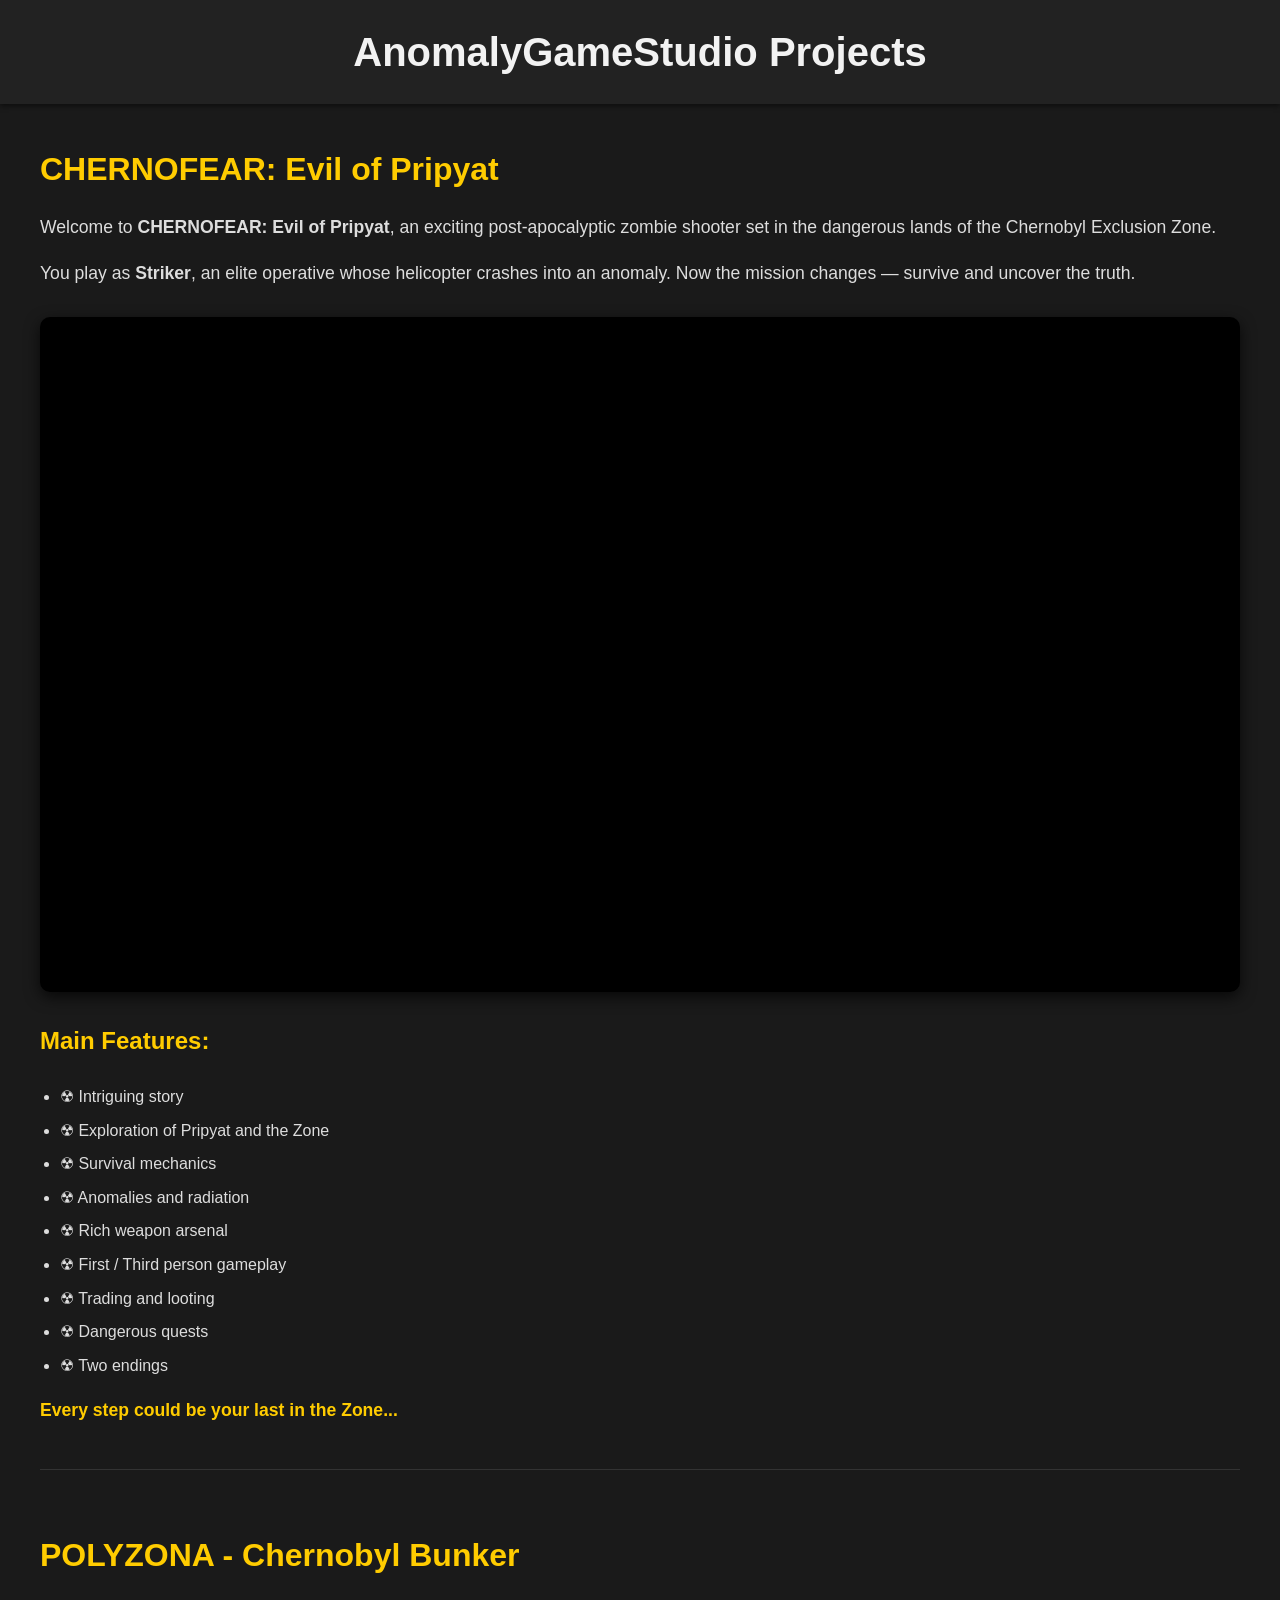
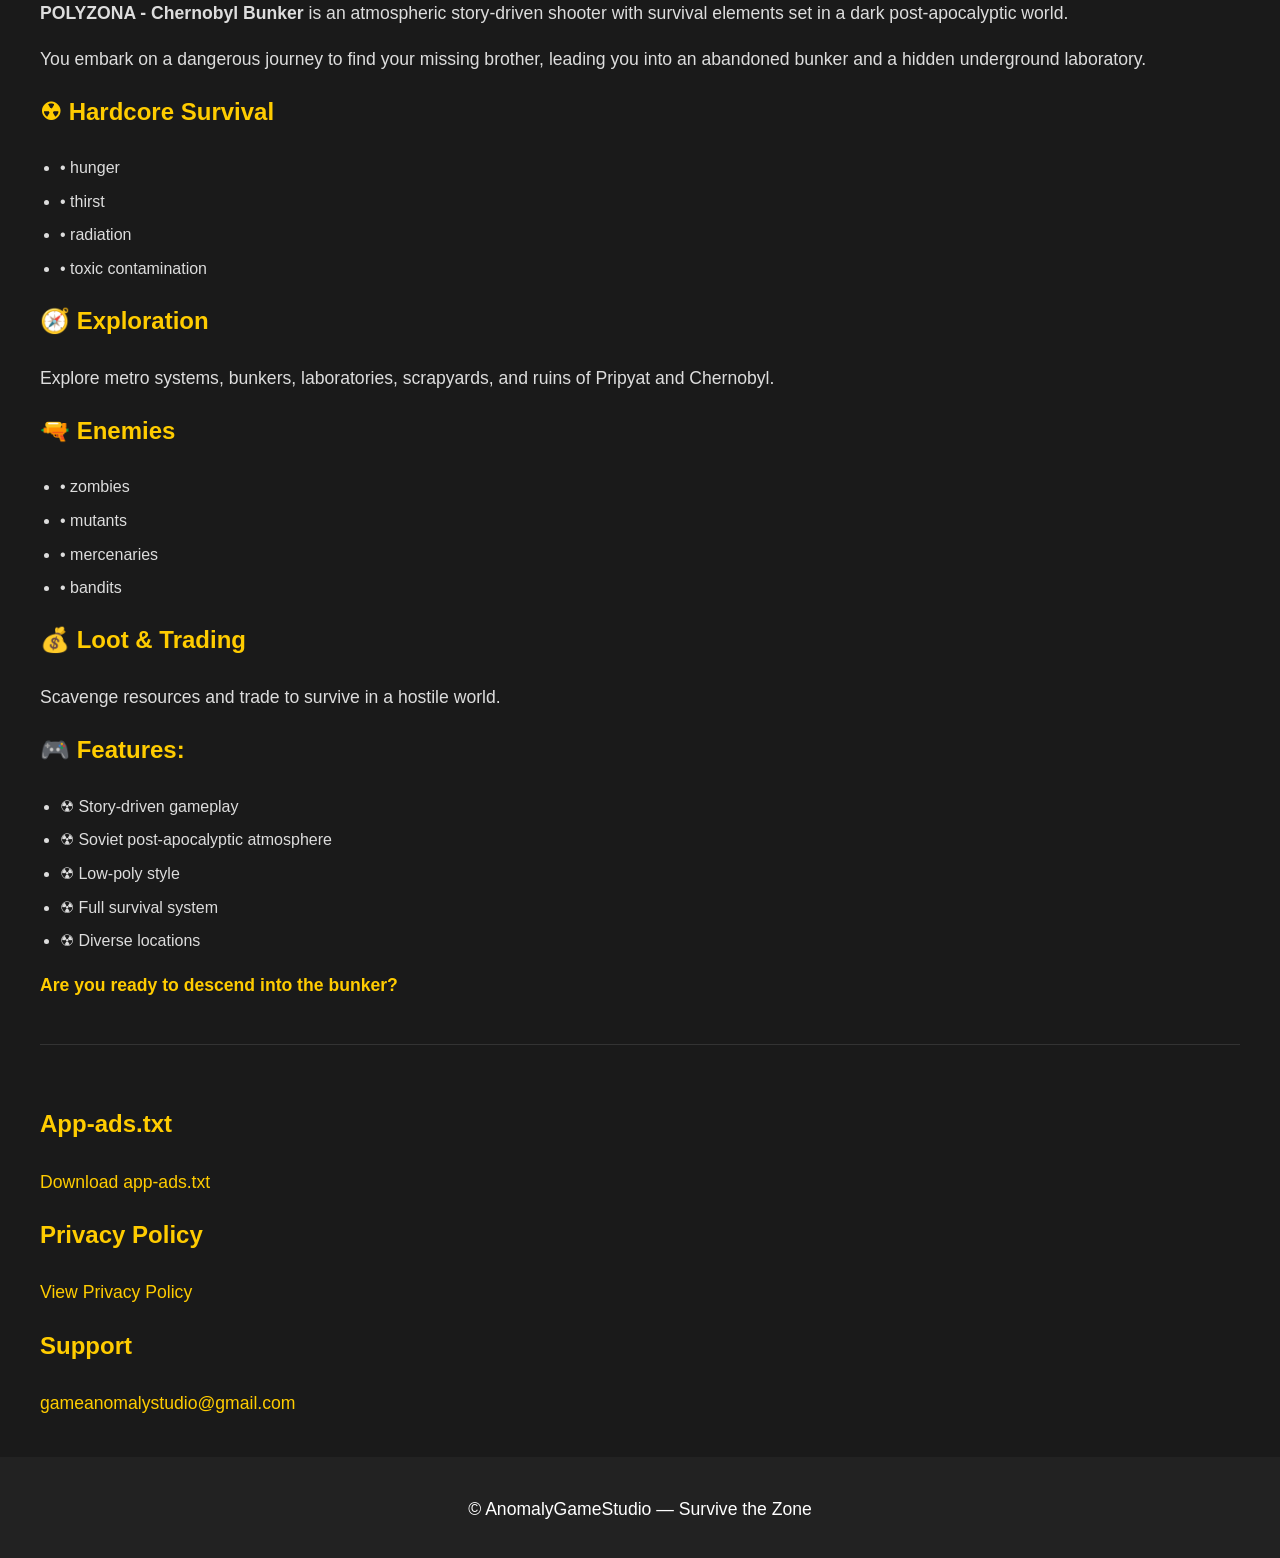
==== index.html @ d31889c6 "Update index.html" ====
<!DOCTYPE html>
<html lang="en">
<head>
    <meta charset="UTF-8">
    <meta name="viewport" content="width=device-width, initial-scale=1.0">
    <title>CHERNOFEAR & POLYZONA - App Ads</title>
    <style>
        body {
            font-family: 'Arial', sans-serif;
            background-color: #1a1a1a;
            margin: 0;
            padding: 0;
            color: #ddd;
            line-height: 1.6;
        }
        header {
            background-color: #222;
            color: #f2f2f2;
            padding: 20px;
            text-align: center;
            box-shadow: 0 2px 5px rgba(0, 0, 0, 0.5);
        }
        header h1 {
            font-size: 2.5em;
            margin: 0;
        }
        .container {
            max-width: 1200px;
            margin: 40px auto;
            padding: 0 20px;
        }
        h2, h3 {
            color: #ffcc00;
        }
        h2 {
            font-size: 2em;
            margin-bottom: 10px;
        }
        h3 {
            font-size: 1.5em;
            margin-top: 20px;
        }
        p {
            font-size: 1.1em;
            margin-bottom: 15px;
        }
        ul {
            padding-left: 20px;
        }
        li {
            margin-bottom: 8px;
        }
        a {
            text-decoration: none;
            color: #ffcc00;
            transition: 0.3s;
        }
        a:hover {
            text-decoration: underline;
            opacity: 0.8;
        }
        .video-container {
            position: relative;
            padding-bottom: 56.25%;
            height: 0;
            overflow: hidden;
            max-width: 100%;
            background: #000;
            margin: 30px 0;
            border-radius: 10px;
            box-shadow: 0 5px 15px rgba(0, 0, 0, 0.7);
        }
        .video-container iframe {
            position: absolute;
            top: 0;
            left: 0;
            width: 100%;
            height: 100%;
            border: 0;
        }
        .footer {
            background-color: #222;
            color: white;
            text-align: center;
            padding: 20px;
            margin-top: 40px;
        }
        .highlight {
            color: #ffcc00;
            font-weight: bold;
        }
        .game-block {
            margin-bottom: 60px;
            padding-bottom: 30px;
            border-bottom: 1px solid #333;
        }
    </style>
</head>

<body>

<header>
    <h1>AnomalyGameStudio Projects</h1>
</header>

<div class="container">

    <!-- GAME 1 -->
    <section class="game-block">
        <h2>CHERNOFEAR: Evil of Pripyat</h2>

        <p>Welcome to <strong>CHERNOFEAR: Evil of Pripyat</strong>, an exciting post-apocalyptic zombie shooter set in the dangerous lands of the Chernobyl Exclusion Zone.</p>

        <p>You play as <strong>Striker</strong>, an elite operative whose helicopter crashes into an anomaly. Now the mission changes — survive and uncover the truth.</p>

        <div class="video-container">
            <iframe src="https://www.youtube.com/embed/1zWqXCwfO8M" allowfullscreen></iframe>
        </div>

        <h3>Main Features:</h3>
        <ul>
            <li>☢ Intriguing story</li>
            <li>☢ Exploration of Pripyat and the Zone</li>
            <li>☢ Survival mechanics</li>
            <li>☢ Anomalies and radiation</li>
            <li>☢ Rich weapon arsenal</li>
            <li>☢ First / Third person gameplay</li>
            <li>☢ Trading and looting</li>
            <li>☢ Dangerous quests</li>
            <li>☢ Two endings</li>
        </ul>

        <p class="highlight">Every step could be your last in the Zone...</p>
    </section>

    <!-- GAME 2 -->
    <section class="game-block">
        <h2>POLYZONA - Chernobyl Bunker</h2>

        <p><strong>POLYZONA - Chernobyl Bunker</strong> is an atmospheric story-driven shooter with survival elements set in a dark post-apocalyptic world.</p>

        <p>You embark on a dangerous journey to find your missing brother, leading you into an abandoned bunker and a hidden underground laboratory.</p>

        <h3>☢ Hardcore Survival</h3>
        <ul>
            <li>• hunger</li>
            <li>• thirst</li>
            <li>• radiation</li>
            <li>• toxic contamination</li>
        </ul>

        <h3>🧭 Exploration</h3>
        <p>Explore metro systems, bunkers, laboratories, scrapyards, and ruins of Pripyat and Chernobyl.</p>

        <h3>🔫 Enemies</h3>
        <ul>
            <li>• zombies</li>
            <li>• mutants</li>
            <li>• mercenaries</li>
            <li>• bandits</li>
        </ul>

        <h3>💰 Loot & Trading</h3>
        <p>Scavenge resources and trade to survive in a hostile world.</p>

        <h3>🎮 Features:</h3>
        <ul>
            <li>☢ Story-driven gameplay</li>
            <li>☢ Soviet post-apocalyptic atmosphere</li>
            <li>☢ Low-poly style</li>
            <li>☢ Full survival system</li>
            <li>☢ Diverse locations</li>
        </ul>

        <p class="highlight">Are you ready to descend into the bunker?</p>
    </section>

    <!-- COMMON SECTION -->
    <section>
        <h3>App-ads.txt</h3>
        <p><a href="/app-ads.txt" target="_blank">Download app-ads.txt</a></p>

        <h3>Privacy Policy</h3>
        <p>
            <a href="https://docs.google.com/document/d/1AZf2SpOawBiQU87LmFsCxaeDwT3FbvDvwnfxZvsLlEU/edit?tab=t.0"
               target="_blank" rel="noopener noreferrer">
               View Privacy Policy
            </a>
        </p>

        <h3>Support</h3>
        <p><a href="mailto:gameanomalystudio@gmail.com">gameanomalystudio@gmail.com</a></p>
    </section>

</div>

<footer class="footer">
    <p>© AnomalyGameStudio — Survive the Zone</p>
</footer>

</body>
</html>
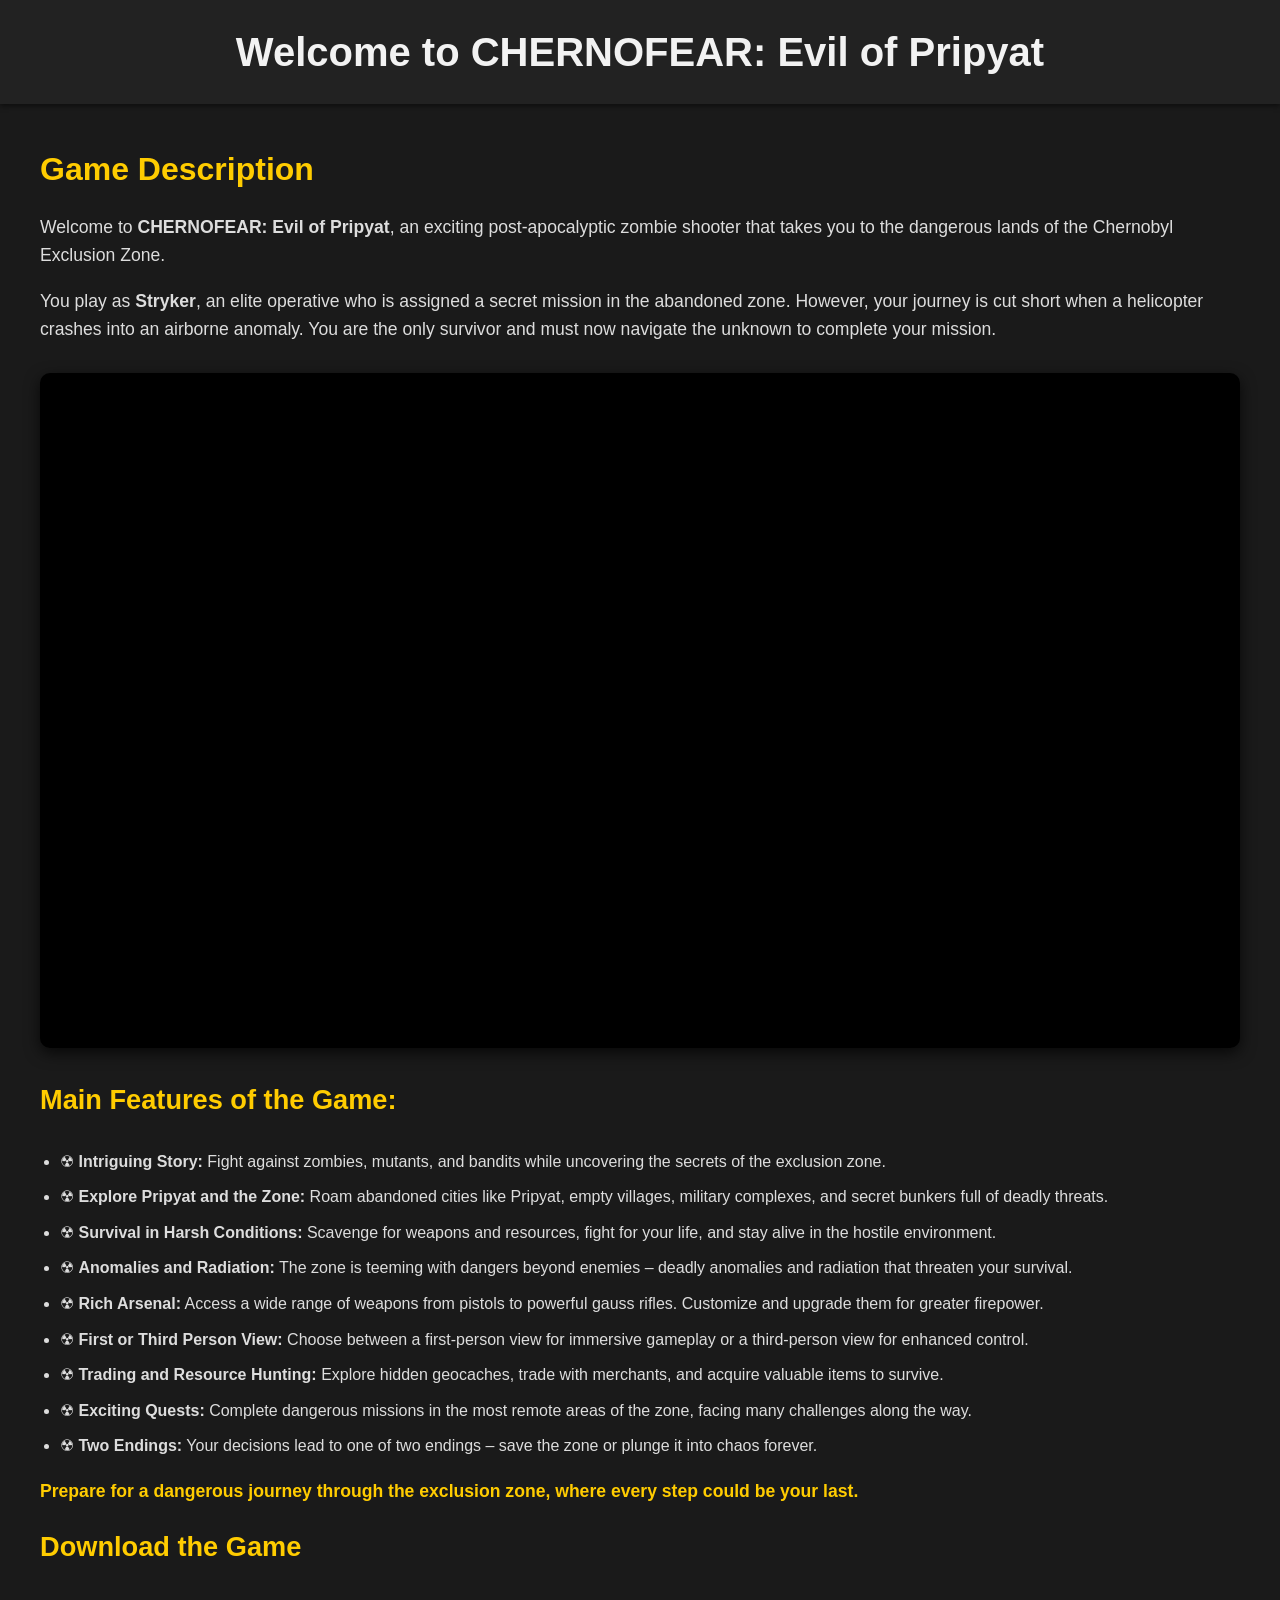
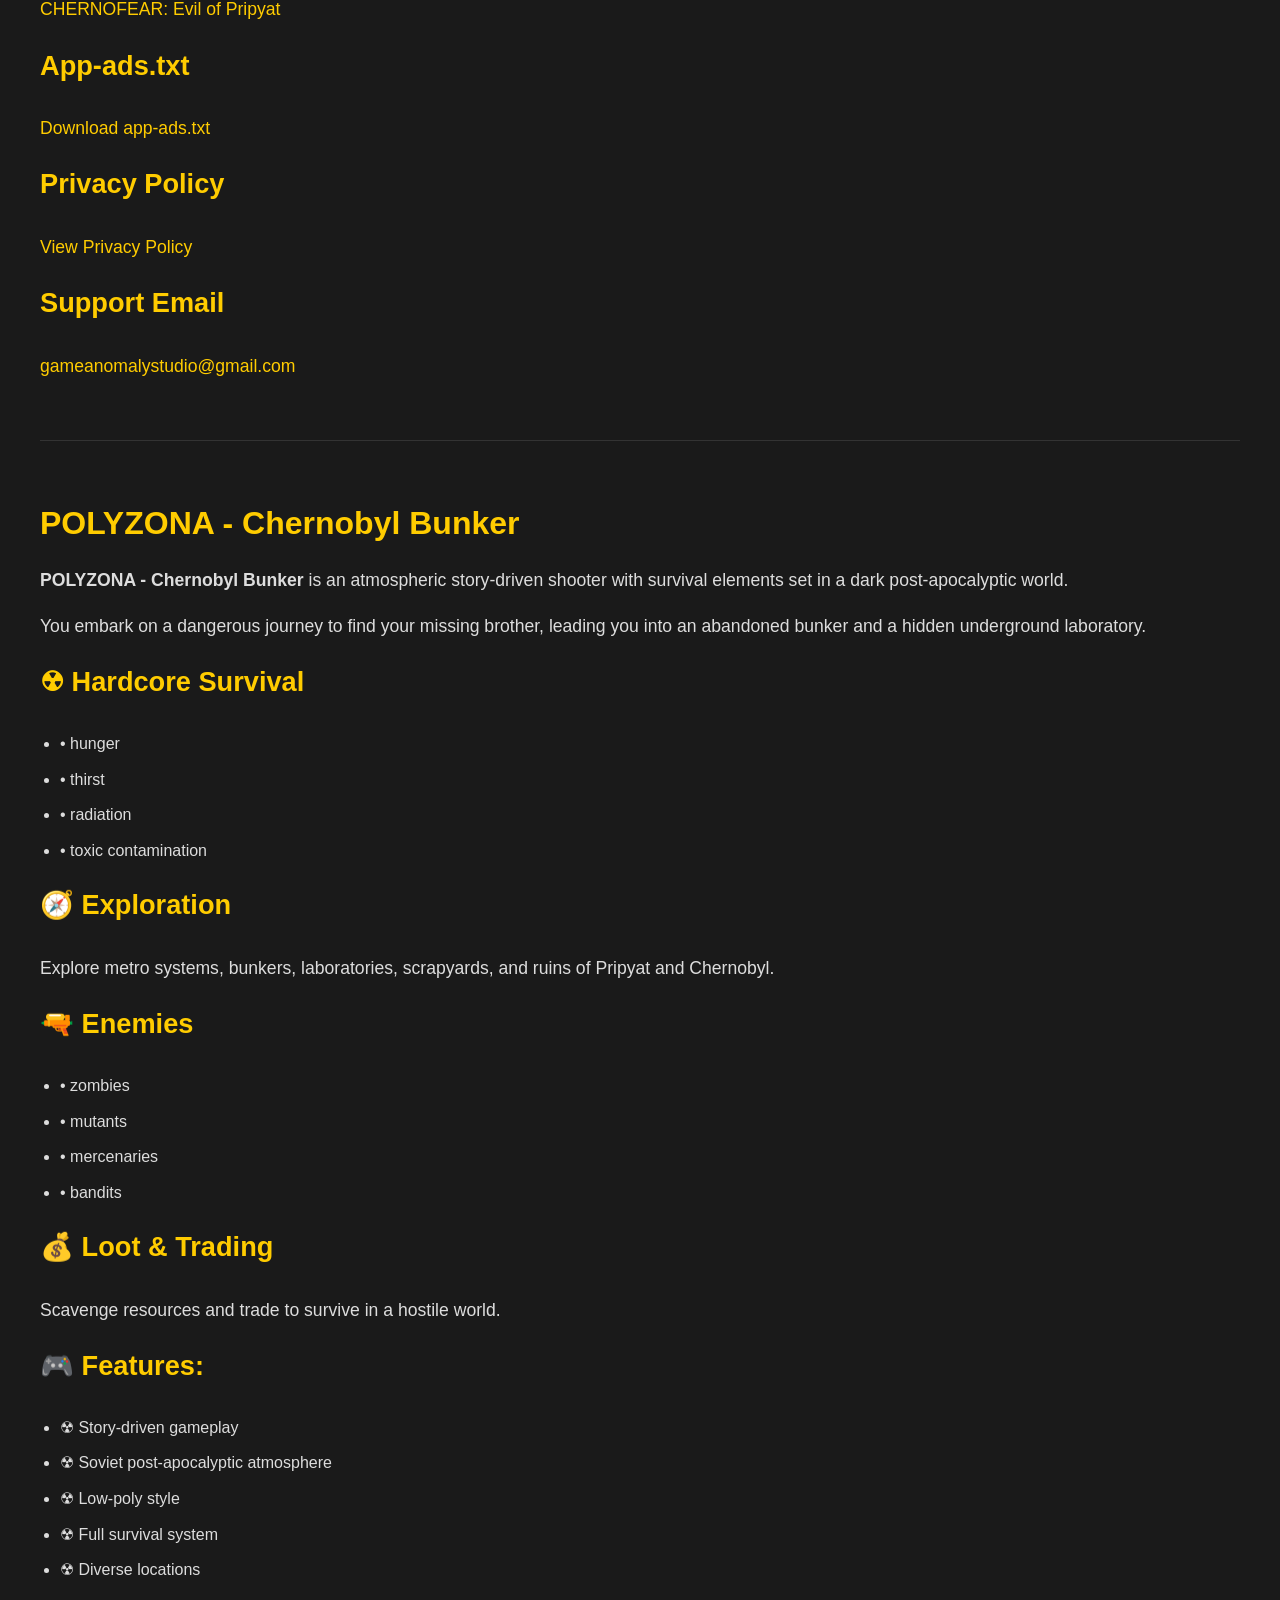
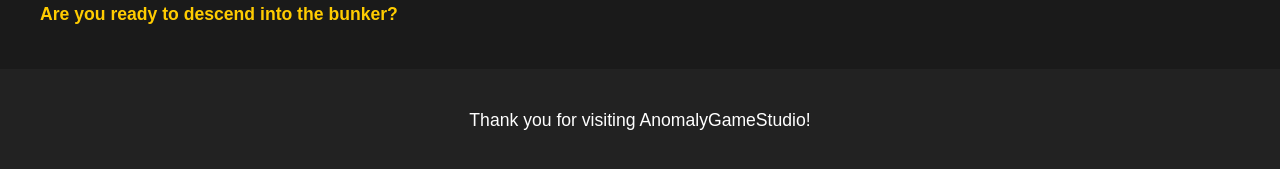
==== commit ee9b7fd5: "Update index.html" ====
--- a/index.html
+++ b/index.html
@@ -3,7 +3,7 @@
 <head>
     <meta charset="UTF-8">
     <meta name="viewport" content="width=device-width, initial-scale=1.0">
-    <title>CHERNOFEAR & POLYZONA - App Ads</title>
+    <title>CHERNOFEAR: Evil of Pripyat - App Ads</title>
     <style>
         body {
             font-family: 'Arial', sans-serif;
@@ -37,7 +37,7 @@
             margin-bottom: 10px;
         }
         h3 {
-            font-size: 1.5em;
+            font-size: 1.7em;
             margin-top: 20px;
         }
         p {
@@ -48,16 +48,14 @@
             padding-left: 20px;
         }
         li {
-            margin-bottom: 8px;
+            margin-bottom: 10px;
         }
         a {
             text-decoration: none;
             color: #ffcc00;
-            transition: 0.3s;
         }
         a:hover {
             text-decoration: underline;
-            opacity: 0.8;
         }
         .video-container {
             position: relative;
@@ -90,50 +88,72 @@
             font-weight: bold;
         }
         .game-block {
-            margin-bottom: 60px;
-            padding-bottom: 30px;
-            border-bottom: 1px solid #333;
+            margin-top: 60px;
+            padding-top: 30px;
+            border-top: 1px solid #333;
         }
     </style>
 </head>
-
 <body>
 
 <header>
-    <h1>AnomalyGameStudio Projects</h1>
+    <h1>Welcome to CHERNOFEAR: Evil of Pripyat</h1>
 </header>
 
 <div class="container">
 
-    <!-- GAME 1 -->
-    <section class="game-block">
-        <h2>CHERNOFEAR: Evil of Pripyat</h2>
-
-        <p>Welcome to <strong>CHERNOFEAR: Evil of Pripyat</strong>, an exciting post-apocalyptic zombie shooter set in the dangerous lands of the Chernobyl Exclusion Zone.</p>
-
-        <p>You play as <strong>Striker</strong>, an elite operative whose helicopter crashes into an anomaly. Now the mission changes — survive and uncover the truth.</p>
+    <!-- ORIGINAL CHERNOFEAR (БЕЗ ИЗМЕНЕНИЙ) -->
+    <section>
+        <h2>Game Description</h2>
+        <p>Welcome to <strong>CHERNOFEAR: Evil of Pripyat</strong>, an exciting post-apocalyptic zombie shooter that takes you to the dangerous lands of the Chernobyl Exclusion Zone.</p>
+
+        <p>You play as <strong>Stryker</strong>, an elite operative who is assigned a secret mission in the abandoned zone. However, your journey is cut short when a helicopter crashes into an airborne anomaly. You are the only survivor and must now navigate the unknown to complete your mission.</p>
 
         <div class="video-container">
             <iframe src="https://www.youtube.com/embed/1zWqXCwfO8M" allowfullscreen></iframe>
         </div>
 
-        <h3>Main Features:</h3>
-        <ul>
-            <li>☢ Intriguing story</li>
-            <li>☢ Exploration of Pripyat and the Zone</li>
-            <li>☢ Survival mechanics</li>
-            <li>☢ Anomalies and radiation</li>
-            <li>☢ Rich weapon arsenal</li>
-            <li>☢ First / Third person gameplay</li>
-            <li>☢ Trading and looting</li>
-            <li>☢ Dangerous quests</li>
-            <li>☢ Two endings</li>
-        </ul>
-
-        <p class="highlight">Every step could be your last in the Zone...</p>
+        <h3>Main Features of the Game:</h3>
+        <ul>
+            <li>☢ <strong>Intriguing Story:</strong> Fight against zombies, mutants, and bandits while uncovering the secrets of the exclusion zone.</li>
+            <li>☢ <strong>Explore Pripyat and the Zone:</strong> Roam abandoned cities like Pripyat, empty villages, military complexes, and secret bunkers full of deadly threats.</li>
+            <li>☢ <strong>Survival in Harsh Conditions:</strong> Scavenge for weapons and resources, fight for your life, and stay alive in the hostile environment.</li>
+            <li>☢ <strong>Anomalies and Radiation:</strong> The zone is teeming with dangers beyond enemies – deadly anomalies and radiation that threaten your survival.</li>
+            <li>☢ <strong>Rich Arsenal:</strong> Access a wide range of weapons from pistols to powerful gauss rifles. Customize and upgrade them for greater firepower.</li>
+            <li>☢ <strong>First or Third Person View:</strong> Choose between a first-person view for immersive gameplay or a third-person view for enhanced control.</li>
+            <li>☢ <strong>Trading and Resource Hunting:</strong> Explore hidden geocaches, trade with merchants, and acquire valuable items to survive.</li>
+            <li>☢ <strong>Exciting Quests:</strong> Complete dangerous missions in the most remote areas of the zone, facing many challenges along the way.</li>
+            <li>☢ <strong>Two Endings:</strong> Your decisions lead to one of two endings – save the zone or plunge it into chaos forever.</li>
+        </ul>
+
+        <p class="highlight">Prepare for a dangerous journey through the exclusion zone, where every step could be your last.</p>
+
+        <h3>Download the Game</h3>
+        <p>
+            <a href="https://play.google.com/store/apps/details?id=com.AnomalyGameStudio.STRYKERAnomalyZone" target="_blank">
+                CHERNOFEAR: Evil of Pripyat
+            </a>
+        </p>
+
+        <h3>App-ads.txt</h3>
+        <p>
+            <a href="app-ads.txt" target="_blank">Download app-ads.txt</a>
+        </p>
+
+        <h3>Privacy Policy</h3>
+        <p>
+            <a href="https://docs.google.com/document/d/1AZf2SpOawBiQU87LmFsCxaeDwT3FbvDvwnfxZvsLlEU/edit?tab=t.0" target="_blank">
+                View Privacy Policy
+            </a>
+        </p>
+
+        <h3>Support Email</h3>
+        <p>
+            <a href="mailto:gameanomalystudio@gmail.com">gameanomalystudio@gmail.com</a>
+        </p>
     </section>
 
-    <!-- GAME 2 -->
+    <!-- POLYZONA (ДОБАВЛЕН БЕЗ ИЗМЕНЕНИЯ ПЕРВОГО) -->
     <section class="game-block">
         <h2>POLYZONA - Chernobyl Bunker</h2>
 
@@ -175,27 +195,10 @@
         <p class="highlight">Are you ready to descend into the bunker?</p>
     </section>
 
-    <!-- COMMON SECTION -->
-    <section>
-        <h3>App-ads.txt</h3>
-        <p><a href="/app-ads.txt" target="_blank">Download app-ads.txt</a></p>
-
-        <h3>Privacy Policy</h3>
-        <p>
-            <a href="https://docs.google.com/document/d/1AZf2SpOawBiQU87LmFsCxaeDwT3FbvDvwnfxZvsLlEU/edit?tab=t.0"
-               target="_blank" rel="noopener noreferrer">
-               View Privacy Policy
-            </a>
-        </p>
-
-        <h3>Support</h3>
-        <p><a href="mailto:gameanomalystudio@gmail.com">gameanomalystudio@gmail.com</a></p>
-    </section>
-
 </div>
 
 <footer class="footer">
-    <p>© AnomalyGameStudio — Survive the Zone</p>
+    <p>Thank you for visiting AnomalyGameStudio!</p>
 </footer>
 
 </body>
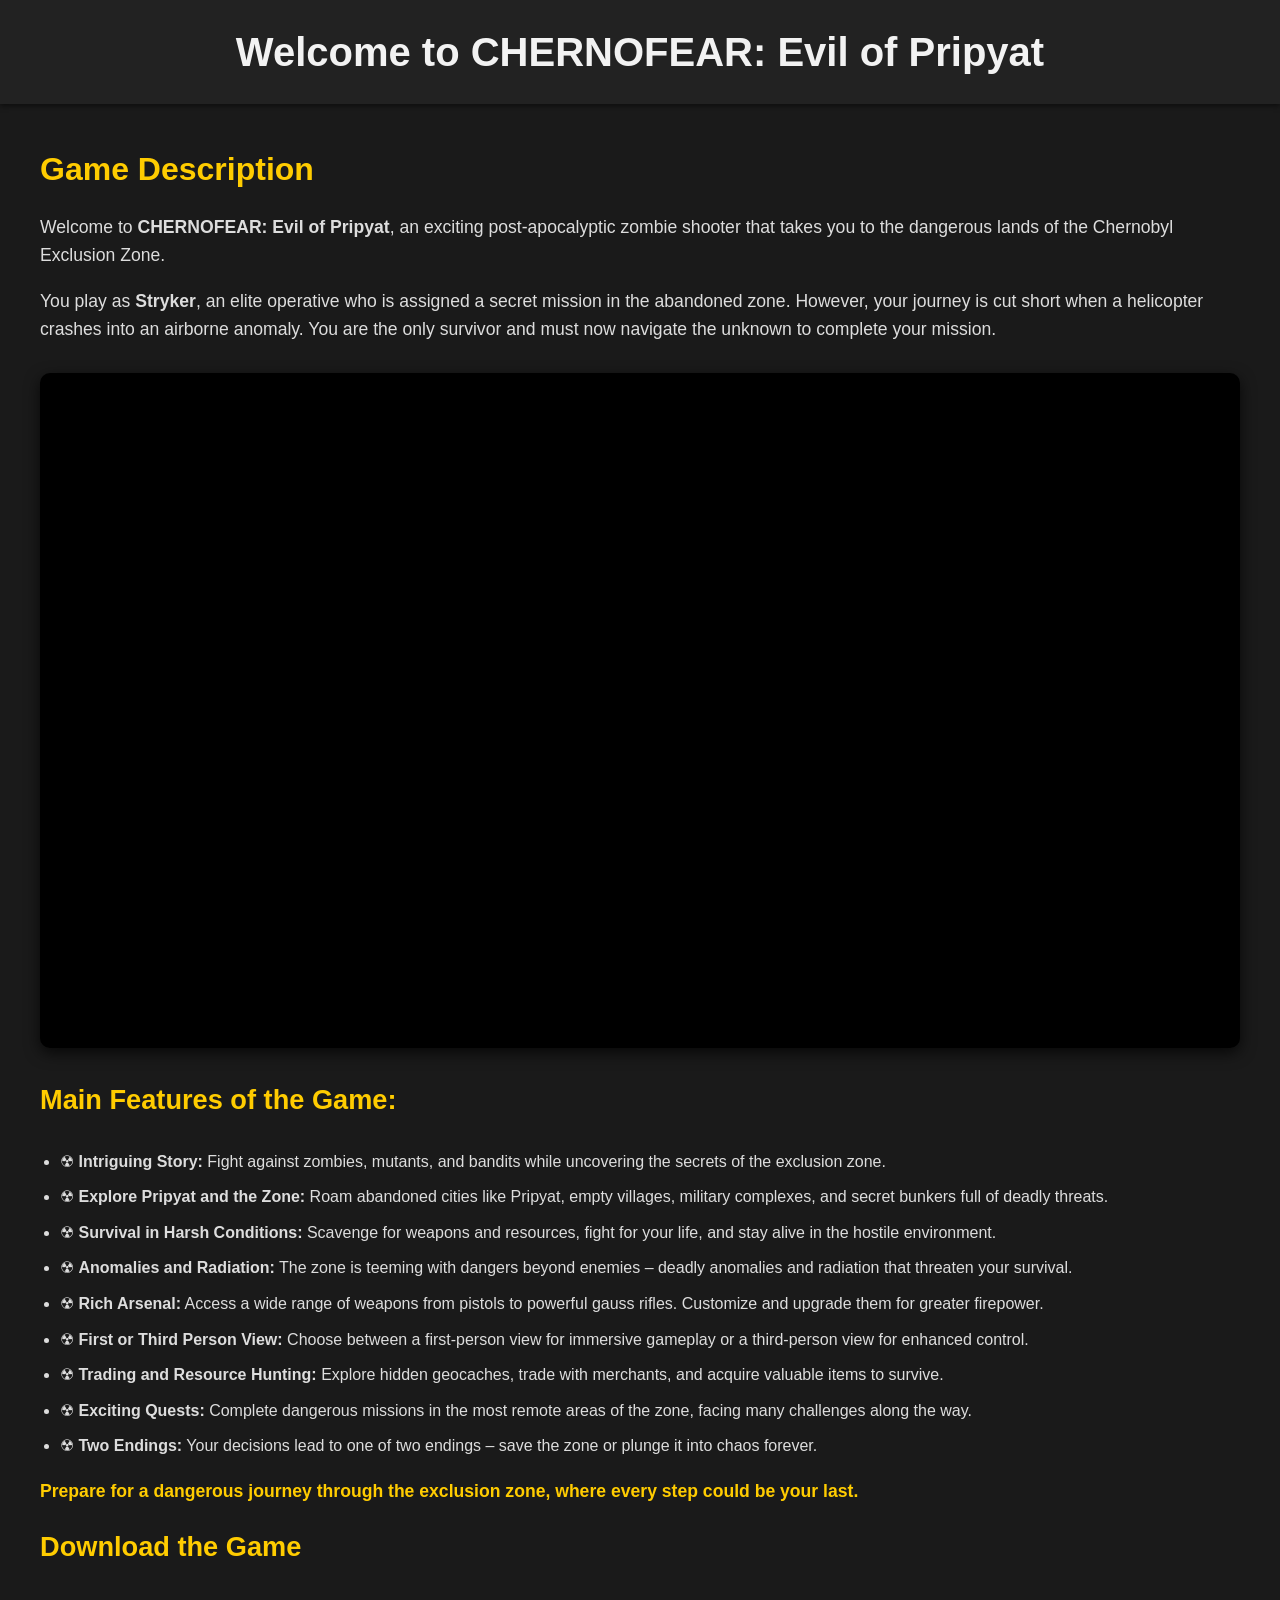
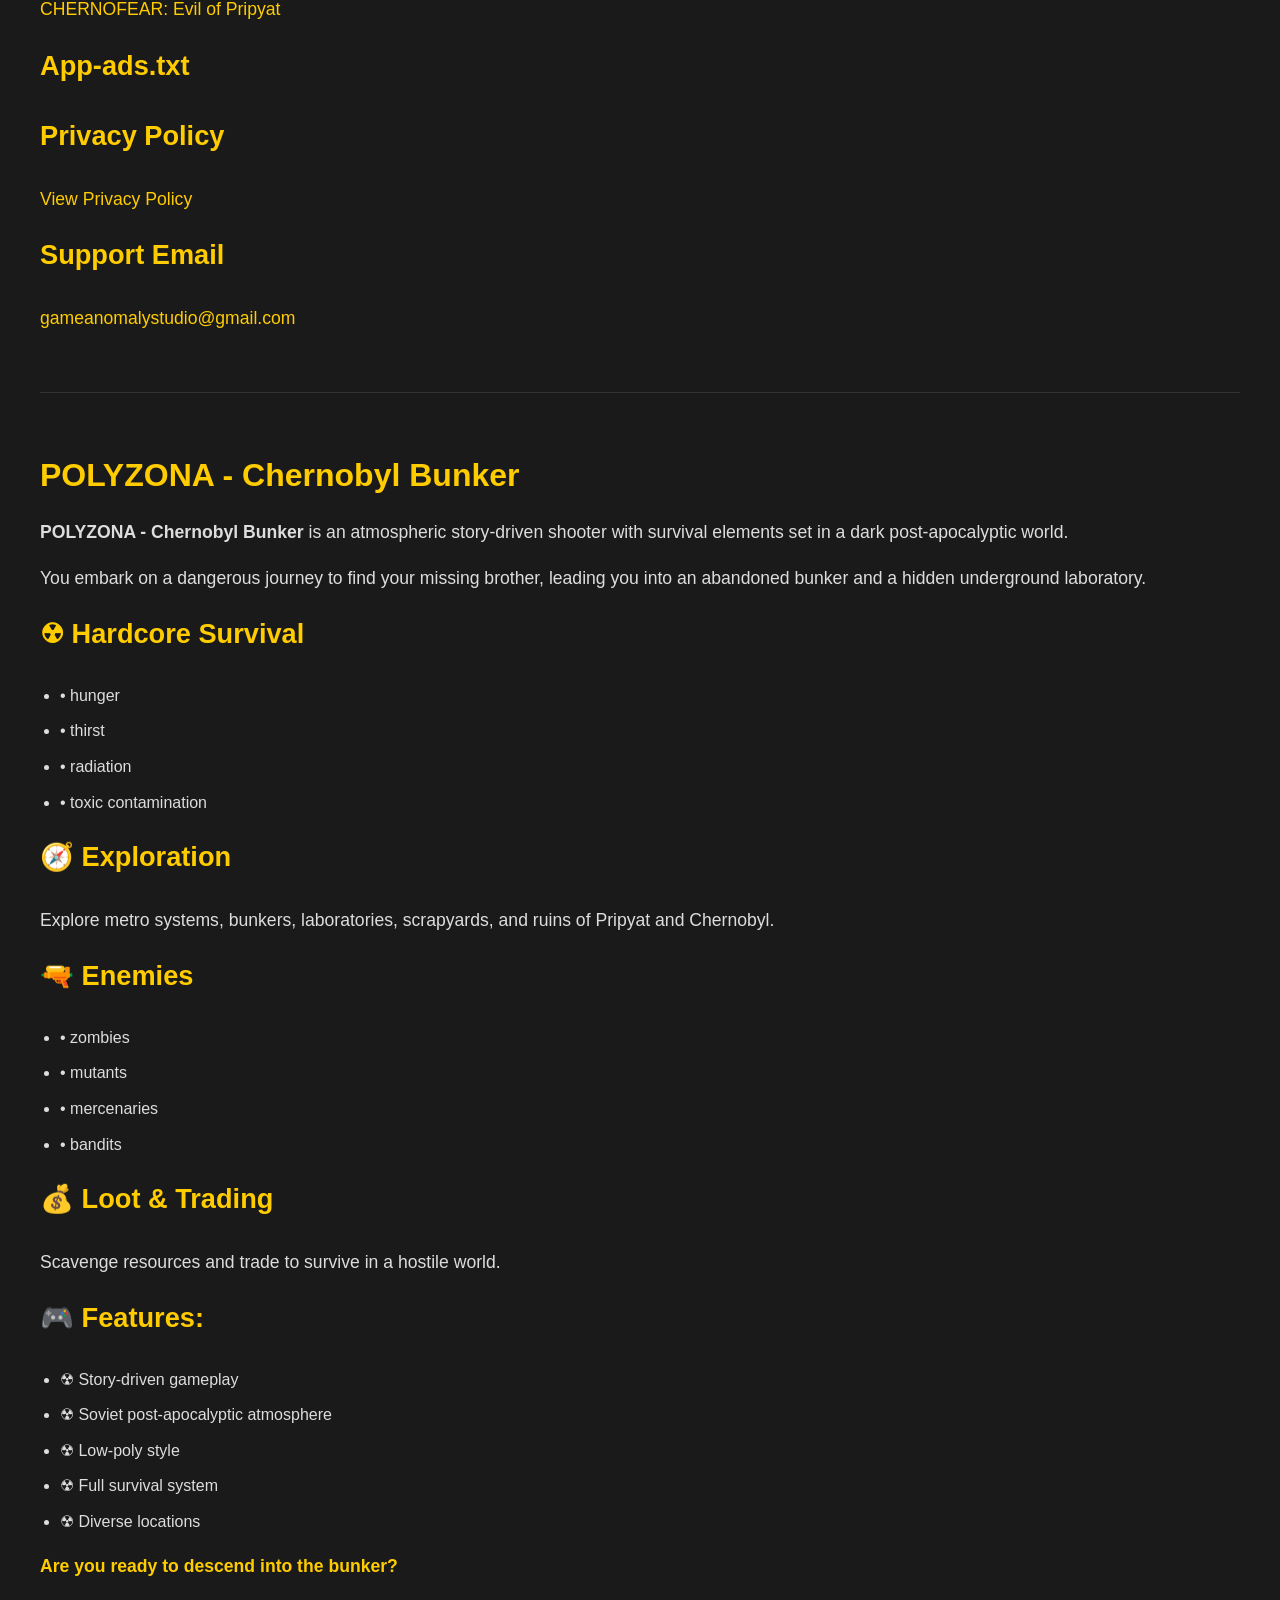
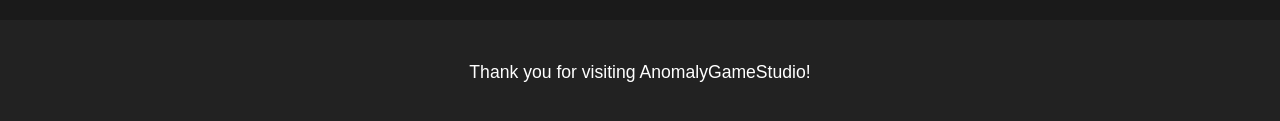
==== commit eb387c98: "Update index.html" ====
--- a/index.html
+++ b/index.html
@@ -137,7 +137,7 @@
 
         <h3>App-ads.txt</h3>
         <p>
-            <a href="app-ads.txt" target="_blank">Download app-ads.txt</a>
+            <a href="app-ads.txt" target="_blank">
         </p>
 
         <h3>Privacy Policy</h3>
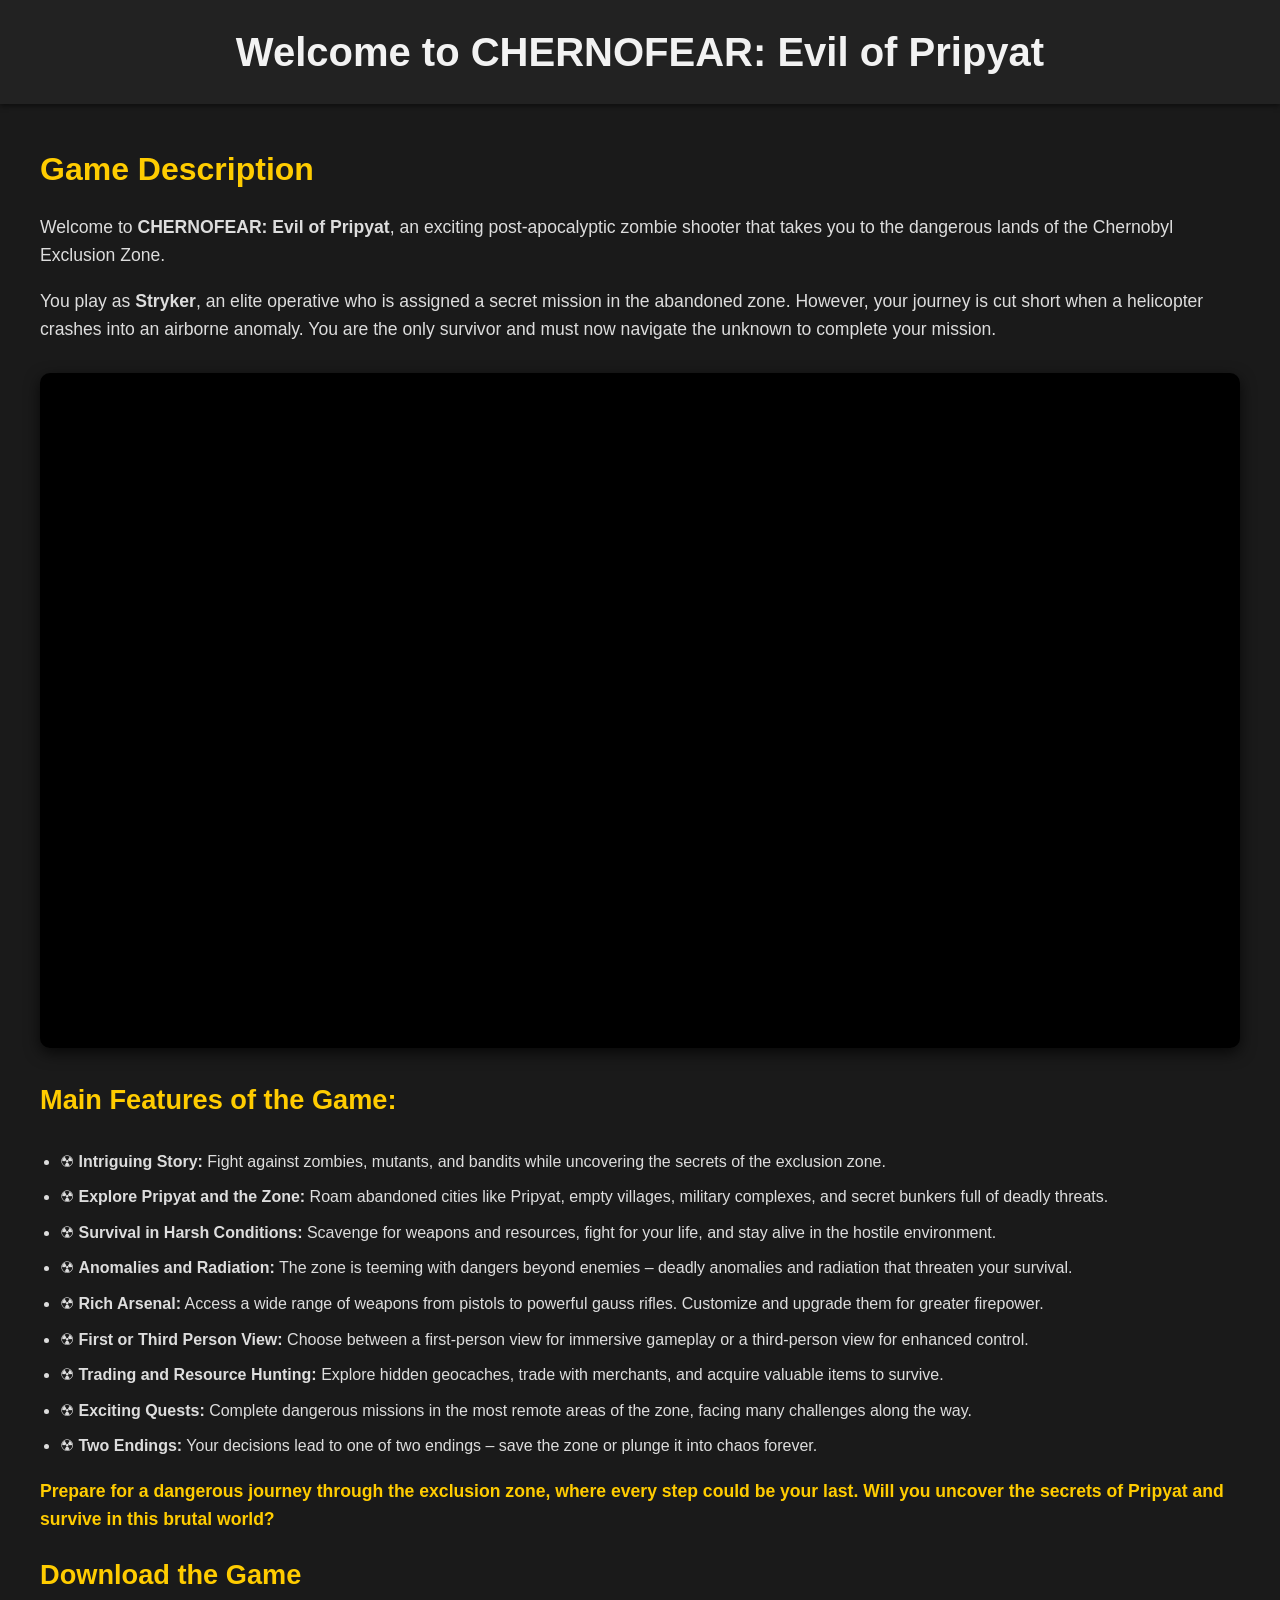
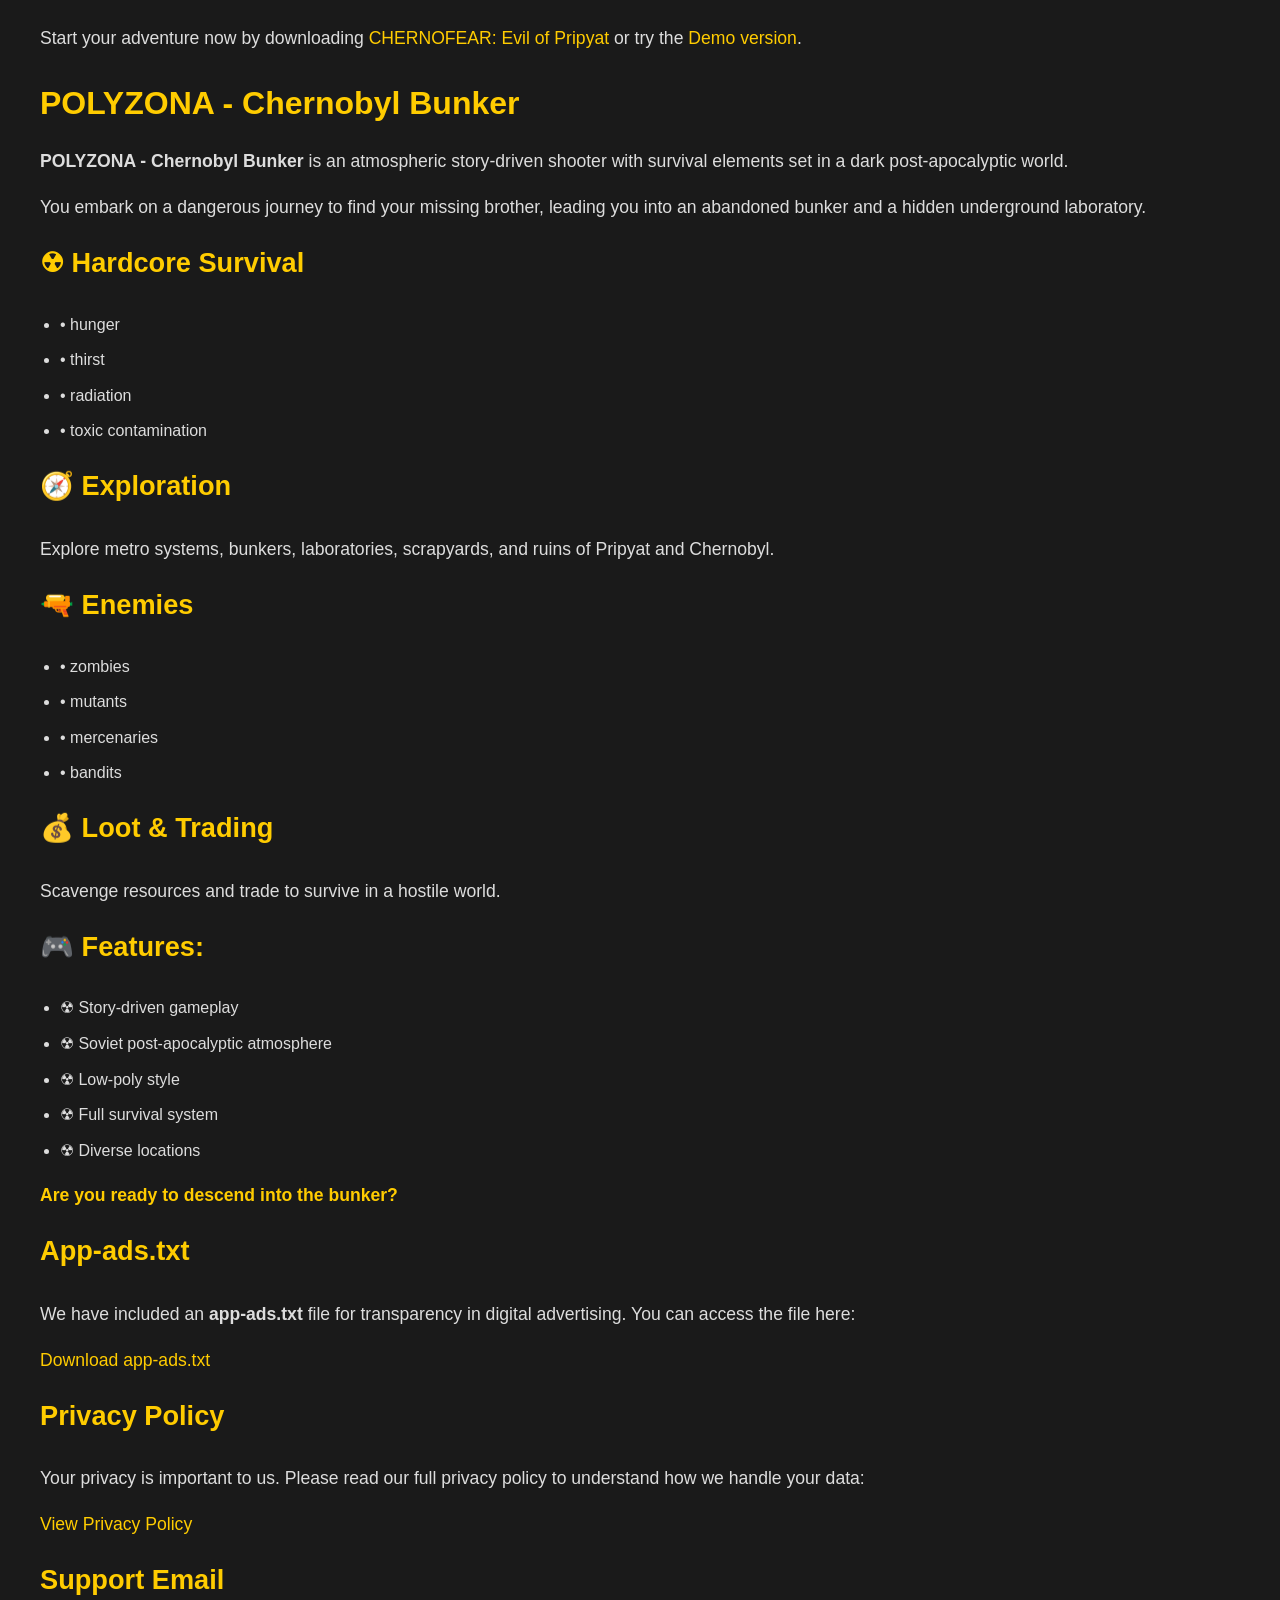
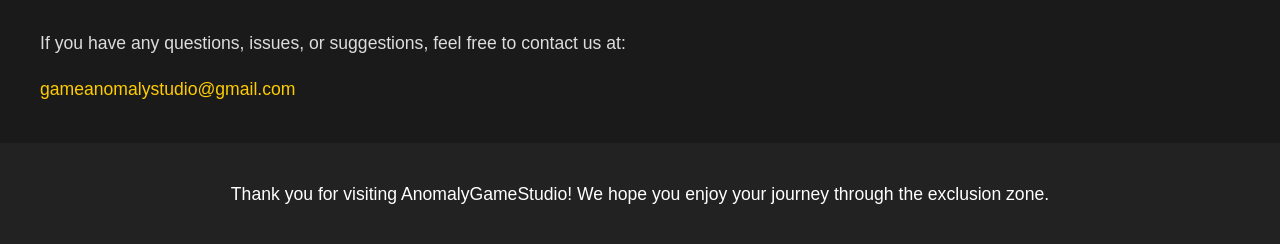
==== commit c7d59f40: "Update index.html" ====
--- a/index.html
+++ b/index.html
@@ -1,204 +1,194 @@
 <!DOCTYPE html>
 <html lang="en">
 <head>
-    <meta charset="UTF-8">
-    <meta name="viewport" content="width=device-width, initial-scale=1.0">
-    <title>CHERNOFEAR: Evil of Pripyat - App Ads</title>
-    <style>
-        body {
-            font-family: 'Arial', sans-serif;
-            background-color: #1a1a1a;
-            margin: 0;
-            padding: 0;
-            color: #ddd;
-            line-height: 1.6;
-        }
-        header {
-            background-color: #222;
-            color: #f2f2f2;
-            padding: 20px;
-            text-align: center;
-            box-shadow: 0 2px 5px rgba(0, 0, 0, 0.5);
-        }
-        header h1 {
-            font-size: 2.5em;
-            margin: 0;
-        }
-        .container {
-            max-width: 1200px;
-            margin: 40px auto;
-            padding: 0 20px;
-        }
-        h2, h3 {
-            color: #ffcc00;
-        }
-        h2 {
-            font-size: 2em;
-            margin-bottom: 10px;
-        }
-        h3 {
-            font-size: 1.7em;
-            margin-top: 20px;
-        }
-        p {
-            font-size: 1.1em;
-            margin-bottom: 15px;
-        }
-        ul {
-            padding-left: 20px;
-        }
-        li {
-            margin-bottom: 10px;
-        }
-        a {
-            text-decoration: none;
-            color: #ffcc00;
-        }
-        a:hover {
-            text-decoration: underline;
-        }
-        .video-container {
-            position: relative;
-            padding-bottom: 56.25%;
-            height: 0;
-            overflow: hidden;
-            max-width: 100%;
-            background: #000;
-            margin: 30px 0;
-            border-radius: 10px;
-            box-shadow: 0 5px 15px rgba(0, 0, 0, 0.7);
-        }
-        .video-container iframe {
-            position: absolute;
-            top: 0;
-            left: 0;
-            width: 100%;
-            height: 100%;
-            border: 0;
-        }
-        .footer {
-            background-color: #222;
-            color: white;
-            text-align: center;
-            padding: 20px;
-            margin-top: 40px;
-        }
-        .highlight {
-            color: #ffcc00;
-            font-weight: bold;
-        }
-        .game-block {
-            margin-top: 60px;
-            padding-top: 30px;
-            border-top: 1px solid #333;
-        }
-    </style>
+<meta charset="UTF-8">
+<meta name="viewport" content="width=device-width, initial-scale=1.0">
+<title>CHERNOFEAR: Evil of Pripyat - App Ads</title>
+<style>
+body {
+    font-family: 'Arial', sans-serif;
+    background-color: #1a1a1a;
+    margin: 0;
+    padding: 0;
+    color: #ddd;
+    line-height: 1.6;
+}
+header {
+    background-color: #222;
+    color: #f2f2f2;
+    padding: 20px;
+    text-align: center;
+    box-shadow: 0 2px 5px rgba(0, 0, 0, 0.5);
+}
+header h1 {
+    font-size: 2.5em;
+    margin: 0;
+}
+.container {
+    max-width: 1200px;
+    margin: 40px auto;
+    padding: 0 20px;
+}
+h2, h3 {
+    color: #ffcc00;
+}
+h2 {
+    font-size: 2em;
+    margin-bottom: 10px;
+}
+h3 {
+    font-size: 1.7em;
+    margin-top: 20px;
+}
+p {
+    font-size: 1.1em;
+    margin-bottom: 15px;
+}
+ul {
+    padding-left: 20px;
+}
+li {
+    margin-bottom: 10px;
+}
+a {
+    text-decoration: none;
+    color: #ffcc00;
+}
+a:hover {
+    text-decoration: underline;
+}
+.video-container {
+    position: relative;
+    padding-bottom: 56.25%;
+    height: 0;
+    overflow: hidden;
+    max-width: 100%;
+    background: #000;
+    margin: 30px 0;
+    border-radius: 10px;
+    box-shadow: 0 5px 15px rgba(0, 0, 0, 0.7);
+}
+.video-container iframe {
+    position: absolute;
+    top: 0;
+    left: 0;
+    width: 100%;
+    height: 100%;
+    border: 0;
+}
+.footer {
+    background-color: #222;
+    color: white;
+    text-align: center;
+    padding: 20px;
+    margin-top: 40px;
+}
+.highlight {
+    color: #ffcc00;
+    font-weight: bold;
+}
+</style>
 </head>
 <body>
 
 <header>
-    <h1>Welcome to CHERNOFEAR: Evil of Pripyat</h1>
+<h1>Welcome to CHERNOFEAR: Evil of Pripyat</h1>
 </header>
 
 <div class="container">
+<section>
+<h2>Game Description</h2>
 
-    <!-- ORIGINAL CHERNOFEAR (БЕЗ ИЗМЕНЕНИЙ) -->
-    <section>
-        <h2>Game Description</h2>
-        <p>Welcome to <strong>CHERNOFEAR: Evil of Pripyat</strong>, an exciting post-apocalyptic zombie shooter that takes you to the dangerous lands of the Chernobyl Exclusion Zone.</p>
+<p>Welcome to <strong>CHERNOFEAR: Evil of Pripyat</strong>, an exciting post-apocalyptic zombie shooter that takes you to the dangerous lands of the Chernobyl Exclusion Zone.</p>
 
-        <p>You play as <strong>Stryker</strong>, an elite operative who is assigned a secret mission in the abandoned zone. However, your journey is cut short when a helicopter crashes into an airborne anomaly. You are the only survivor and must now navigate the unknown to complete your mission.</p>
+<p>You play as <strong>Stryker</strong>, an elite operative who is assigned a secret mission in the abandoned zone. However, your journey is cut short when a helicopter crashes into an airborne anomaly. You are the only survivor and must now navigate the unknown to complete your mission.</p>
 
-        <div class="video-container">
-            <iframe src="https://www.youtube.com/embed/1zWqXCwfO8M" allowfullscreen></iframe>
-        </div>
+<!-- YouTube Video Embed -->
+<div class="video-container">
+<iframe src="https://www.youtube.com/embed/1zWqXCwfO8M?autoplay=1" frameborder="0" allow="accelerometer; autoplay; encrypted-media; gyroscope; picture-in-picture" allowfullscreen></iframe>
+</div>
 
-        <h3>Main Features of the Game:</h3>
-        <ul>
-            <li>☢ <strong>Intriguing Story:</strong> Fight against zombies, mutants, and bandits while uncovering the secrets of the exclusion zone.</li>
-            <li>☢ <strong>Explore Pripyat and the Zone:</strong> Roam abandoned cities like Pripyat, empty villages, military complexes, and secret bunkers full of deadly threats.</li>
-            <li>☢ <strong>Survival in Harsh Conditions:</strong> Scavenge for weapons and resources, fight for your life, and stay alive in the hostile environment.</li>
-            <li>☢ <strong>Anomalies and Radiation:</strong> The zone is teeming with dangers beyond enemies – deadly anomalies and radiation that threaten your survival.</li>
-            <li>☢ <strong>Rich Arsenal:</strong> Access a wide range of weapons from pistols to powerful gauss rifles. Customize and upgrade them for greater firepower.</li>
-            <li>☢ <strong>First or Third Person View:</strong> Choose between a first-person view for immersive gameplay or a third-person view for enhanced control.</li>
-            <li>☢ <strong>Trading and Resource Hunting:</strong> Explore hidden geocaches, trade with merchants, and acquire valuable items to survive.</li>
-            <li>☢ <strong>Exciting Quests:</strong> Complete dangerous missions in the most remote areas of the zone, facing many challenges along the way.</li>
-            <li>☢ <strong>Two Endings:</strong> Your decisions lead to one of two endings – save the zone or plunge it into chaos forever.</li>
-        </ul>
+<h3>Main Features of the Game:</h3>
+<ul>
+<li>☢ <strong>Intriguing Story:</strong> Fight against zombies, mutants, and bandits while uncovering the secrets of the exclusion zone.</li>
+<li>☢ <strong>Explore Pripyat and the Zone:</strong> Roam abandoned cities like Pripyat, empty villages, military complexes, and secret bunkers full of deadly threats.</li>
+<li>☢ <strong>Survival in Harsh Conditions:</strong> Scavenge for weapons and resources, fight for your life, and stay alive in the hostile environment.</li>
+<li>☢ <strong>Anomalies and Radiation:</strong> The zone is teeming with dangers beyond enemies – deadly anomalies and radiation that threaten your survival.</li>
+<li>☢ <strong>Rich Arsenal:</strong> Access a wide range of weapons from pistols to powerful gauss rifles. Customize and upgrade them for greater firepower.</li>
+<li>☢ <strong>First or Third Person View:</strong> Choose between a first-person view for immersive gameplay or a third-person view for enhanced control.</li>
+<li>☢ <strong>Trading and Resource Hunting:</strong> Explore hidden geocaches, trade with merchants, and acquire valuable items to survive.</li>
+<li>☢ <strong>Exciting Quests:</strong> Complete dangerous missions in the most remote areas of the zone, facing many challenges along the way.</li>
+<li>☢ <strong>Two Endings:</strong> Your decisions lead to one of two endings – save the zone or plunge it into chaos forever.</li>
+</ul>
 
-        <p class="highlight">Prepare for a dangerous journey through the exclusion zone, where every step could be your last.</p>
+<p class="highlight">Prepare for a dangerous journey through the exclusion zone, where every step could be your last. Will you uncover the secrets of Pripyat and survive in this brutal world?</p>
 
-        <h3>Download the Game</h3>
-        <p>
-            <a href="https://play.google.com/store/apps/details?id=com.AnomalyGameStudio.STRYKERAnomalyZone" target="_blank">
-                CHERNOFEAR: Evil of Pripyat
-            </a>
-        </p>
+<h3>Download the Game</h3>
+<p>Start your adventure now by downloading <a href="https://play.google.com/store/apps/details?id=com.AnomalyGameStudio.STRYKERAnomalyZone" target="_blank">CHERNOFEAR: Evil of Pripyat</a> or try the <a href="https://play.google.com/store/apps/details?id=com.AnomalyGameStudio.S.T.R.Y.K.E.R.ShadowWarDemo" target="_blank">Demo version</a>.</p>
 
-        <h3>App-ads.txt</h3>
-        <p>
-            <a href="app-ads.txt" target="_blank">
-        </p>
 
-        <h3>Privacy Policy</h3>
-        <p>
-            <a href="https://docs.google.com/document/d/1AZf2SpOawBiQU87LmFsCxaeDwT3FbvDvwnfxZvsLlEU/edit?tab=t.0" target="_blank">
-                View Privacy Policy
-            </a>
-        </p>
+<!-- ADDED SECTION -->
+<h2>POLYZONA - Chernobyl Bunker</h2>
 
-        <h3>Support Email</h3>
-        <p>
-            <a href="mailto:gameanomalystudio@gmail.com">gameanomalystudio@gmail.com</a>
-        </p>
-    </section>
+<p><strong>POLYZONA - Chernobyl Bunker</strong> is an atmospheric story-driven shooter with survival elements set in a dark post-apocalyptic world.</p>
 
-    <!-- POLYZONA (ДОБАВЛЕН БЕЗ ИЗМЕНЕНИЯ ПЕРВОГО) -->
-    <section class="game-block">
-        <h2>POLYZONA - Chernobyl Bunker</h2>
+<p>You embark on a dangerous journey to find your missing brother, leading you into an abandoned bunker and a hidden underground laboratory.</p>
 
-        <p><strong>POLYZONA - Chernobyl Bunker</strong> is an atmospheric story-driven shooter with survival elements set in a dark post-apocalyptic world.</p>
+<h3>☢ Hardcore Survival</h3>
+<ul>
+    <li>• hunger</li>
+    <li>• thirst</li>
+    <li>• radiation</li>
+    <li>• toxic contamination</li>
+</ul>
 
-        <p>You embark on a dangerous journey to find your missing brother, leading you into an abandoned bunker and a hidden underground laboratory.</p>
+<h3>🧭 Exploration</h3>
+<p>Explore metro systems, bunkers, laboratories, scrapyards, and ruins of Pripyat and Chernobyl.</p>
 
-        <h3>☢ Hardcore Survival</h3>
-        <ul>
-            <li>• hunger</li>
-            <li>• thirst</li>
-            <li>• radiation</li>
-            <li>• toxic contamination</li>
-        </ul>
+<h3>🔫 Enemies</h3>
+<ul>
+    <li>• zombies</li>
+    <li>• mutants</li>
+    <li>• mercenaries</li>
+    <li>• bandits</li>
+</ul>
 
-        <h3>🧭 Exploration</h3>
-        <p>Explore metro systems, bunkers, laboratories, scrapyards, and ruins of Pripyat and Chernobyl.</p>
+<h3>💰 Loot & Trading</h3>
+<p>Scavenge resources and trade to survive in a hostile world.</p>
 
-        <h3>🔫 Enemies</h3>
-        <ul>
-            <li>• zombies</li>
-            <li>• mutants</li>
-            <li>• mercenaries</li>
-            <li>• bandits</li>
-        </ul>
+<h3>🎮 Features:</h3>
+<ul>
+    <li>☢ Story-driven gameplay</li>
+    <li>☢ Soviet post-apocalyptic atmosphere</li>
+    <li>☢ Low-poly style</li>
+    <li>☢ Full survival system</li>
+    <li>☢ Diverse locations</li>
+</ul>
 
-        <h3>💰 Loot & Trading</h3>
-        <p>Scavenge resources and trade to survive in a hostile world.</p>
+<p class="highlight">Are you ready to descend into the bunker?</p>
 
-        <h3>🎮 Features:</h3>
-        <ul>
-            <li>☢ Story-driven gameplay</li>
-            <li>☢ Soviet post-apocalyptic atmosphere</li>
-            <li>☢ Low-poly style</li>
-            <li>☢ Full survival system</li>
-            <li>☢ Diverse locations</li>
-        </ul>
+<!-- END ADDED SECTION -->
 
-        <p class="highlight">Are you ready to descend into the bunker?</p>
-    </section>
 
+<!-- MOVED SECTION START -->
+<h3>App-ads.txt</h3>
+<p>We have included an <strong>app-ads.txt</strong> file for transparency in digital advertising. You can access the file here:</p>
+<p><a href="app-ads.txt" target="_blank">Download app-ads.txt</a></p>
+
+<h3>Privacy Policy</h3>
+<p>Your privacy is important to us. Please read our full privacy policy to understand how we handle your data:</p>
+<p><a href="https://docs.google.com/document/d/1AZf2SpOawBiQU87LmFsCxaeDwT3FbvDvwnfxZvsLlEU/edit?tab=t.0" target="_blank">View Privacy Policy</a></p>
+
+<h3>Support Email</h3>
+<p>If you have any questions, issues, or suggestions, feel free to contact us at:</p>
+<p><a href="mailto:gameanomalystudio@gmail.com">gameanomalystudio@gmail.com</a></p>
+<!-- MOVED SECTION END -->
+
+</section>
 </div>
 
 <footer class="footer">
-    <p>Thank you for visiting AnomalyGameStudio!</p>
+<p>Thank you for visiting AnomalyGameStudio! We hope you enjoy your journey through the exclusion zone.</p>
 </footer>
 
 </body>
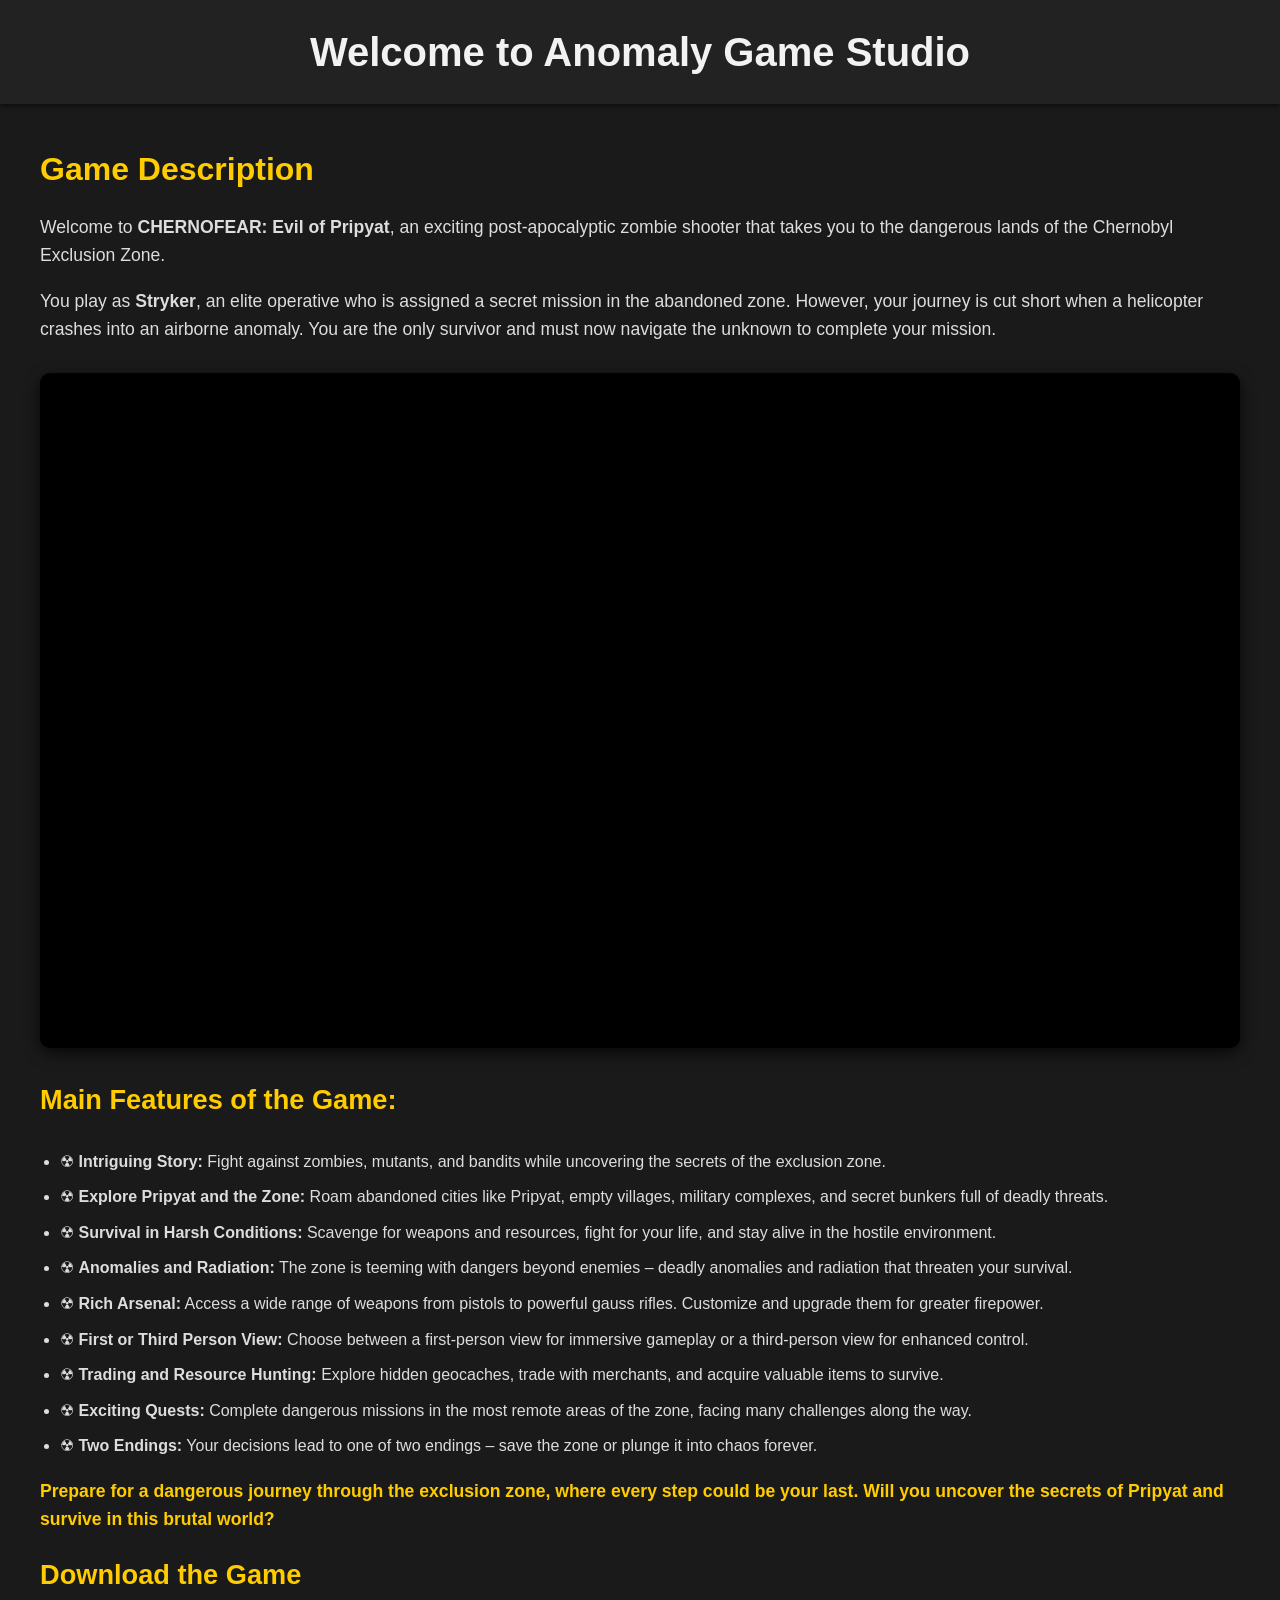
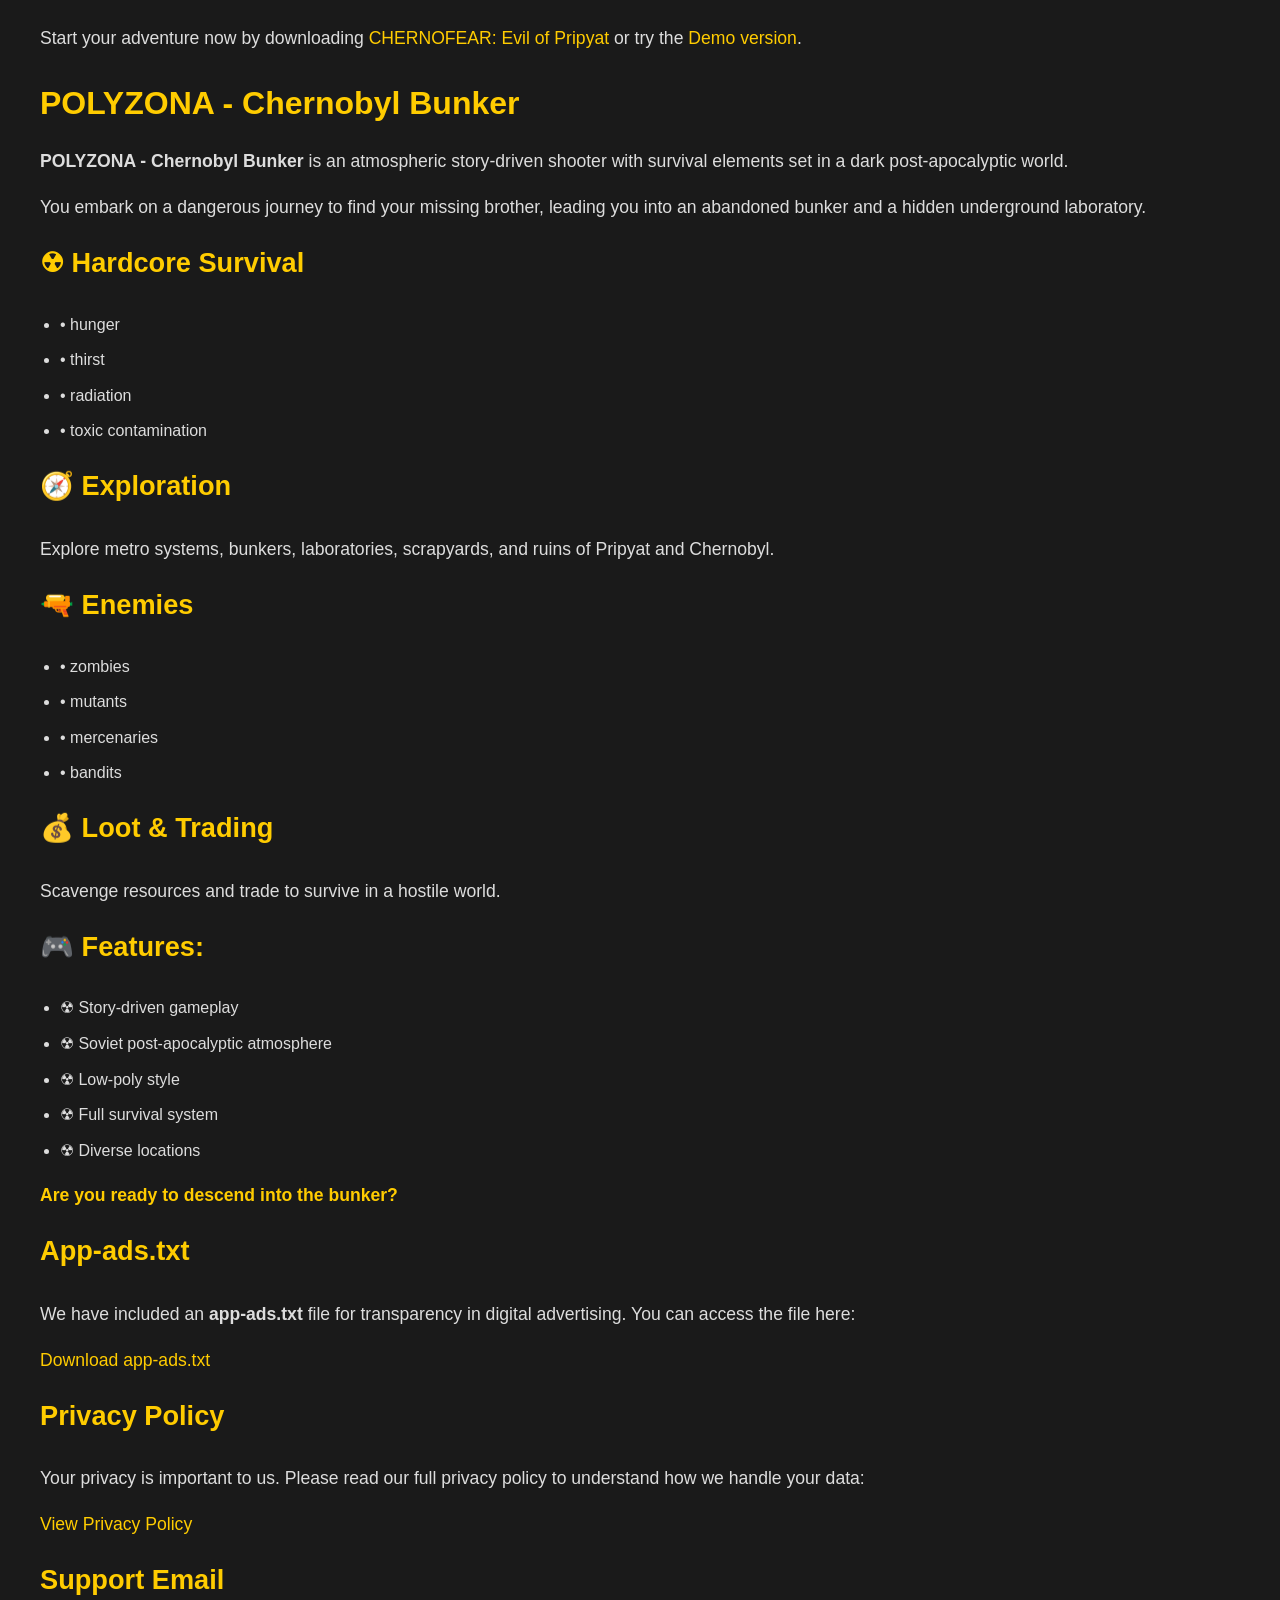
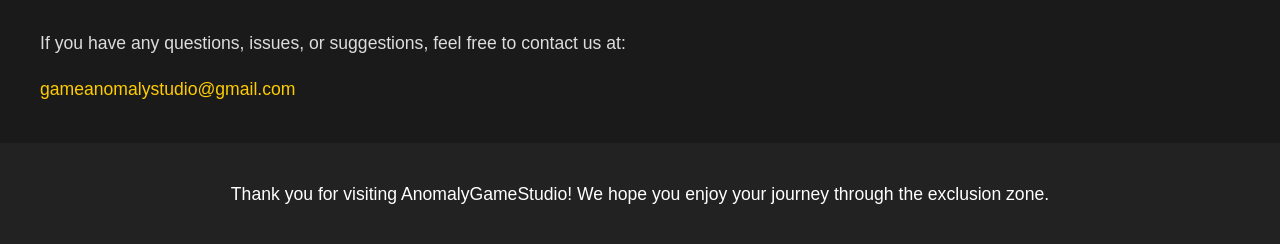
==== commit 7b23ca71: "Update index.html" ====
--- a/index.html
+++ b/index.html
@@ -92,7 +92,7 @@
 <body>
 
 <header>
-<h1>Welcome to CHERNOFEAR: Evil of Pripyat</h1>
+<h1>Welcome to Anomaly Game Studio</h1>
 </header>
 
 <div class="container">
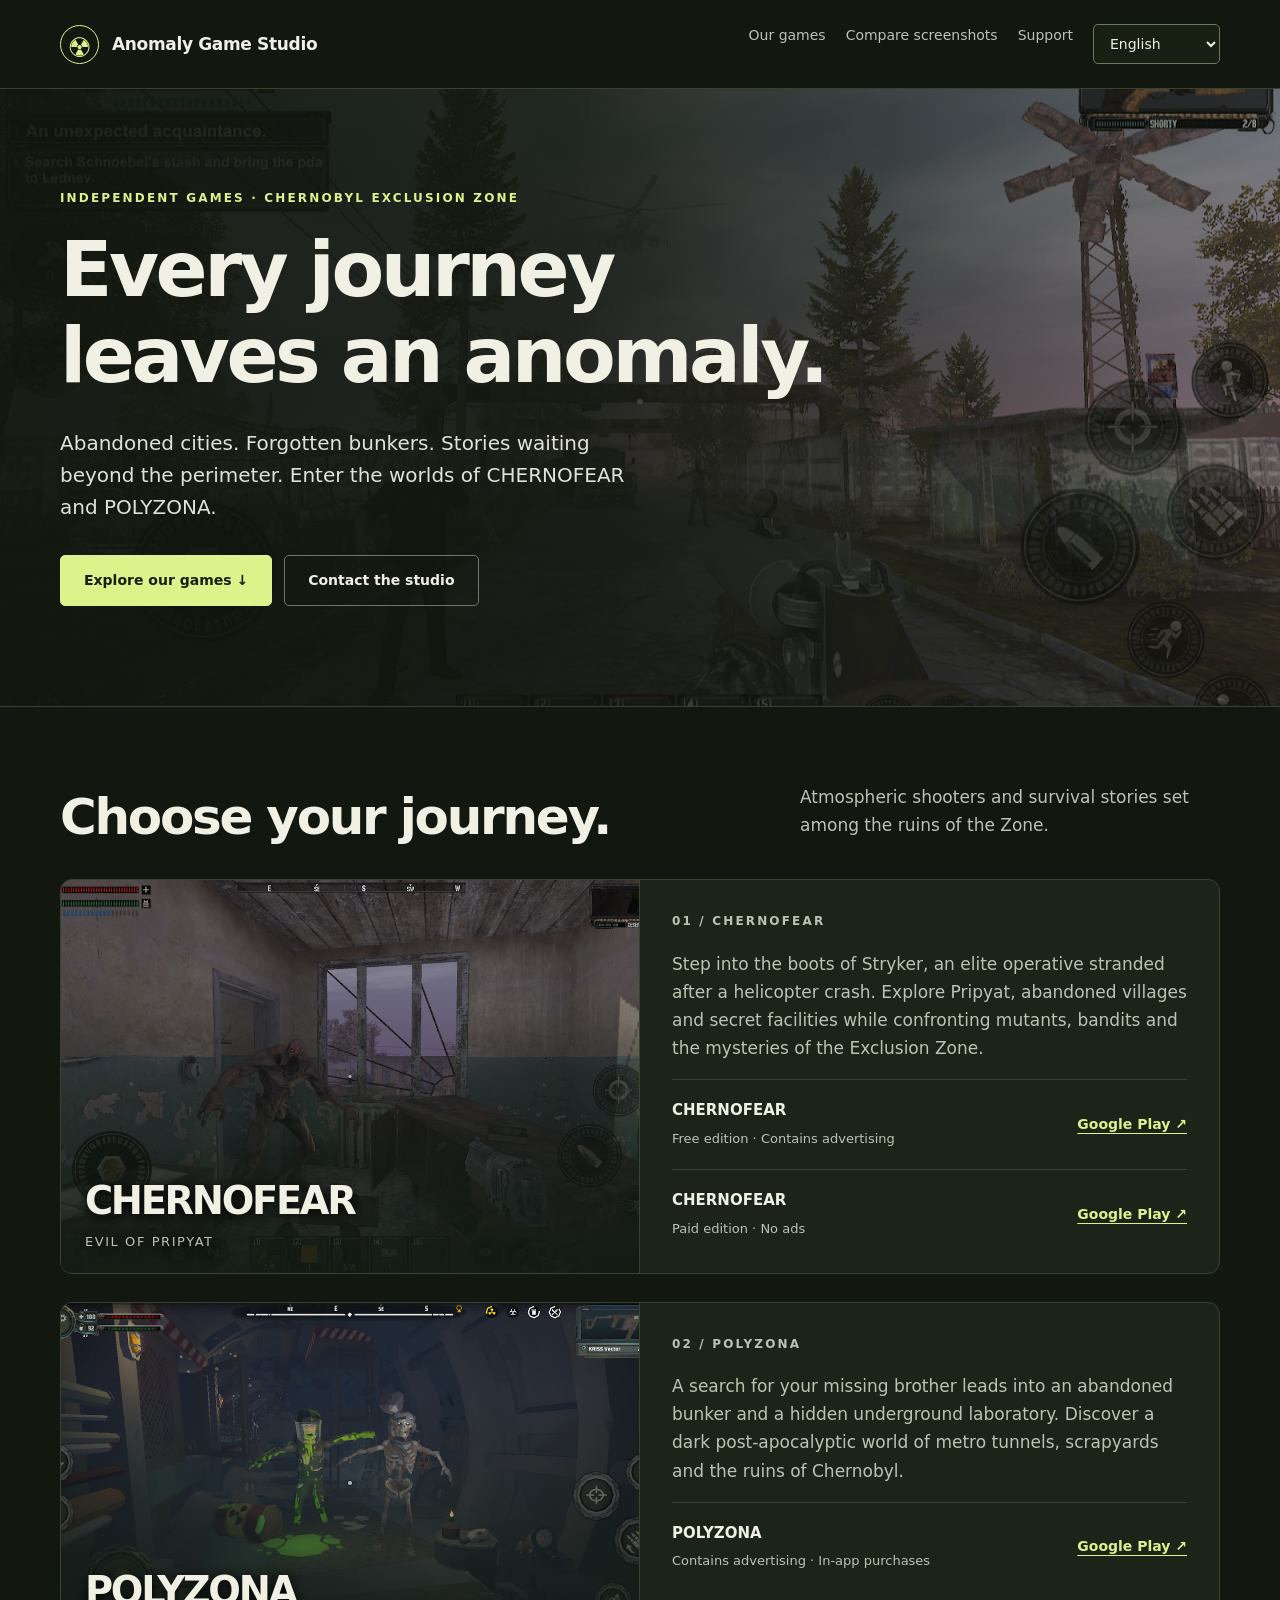
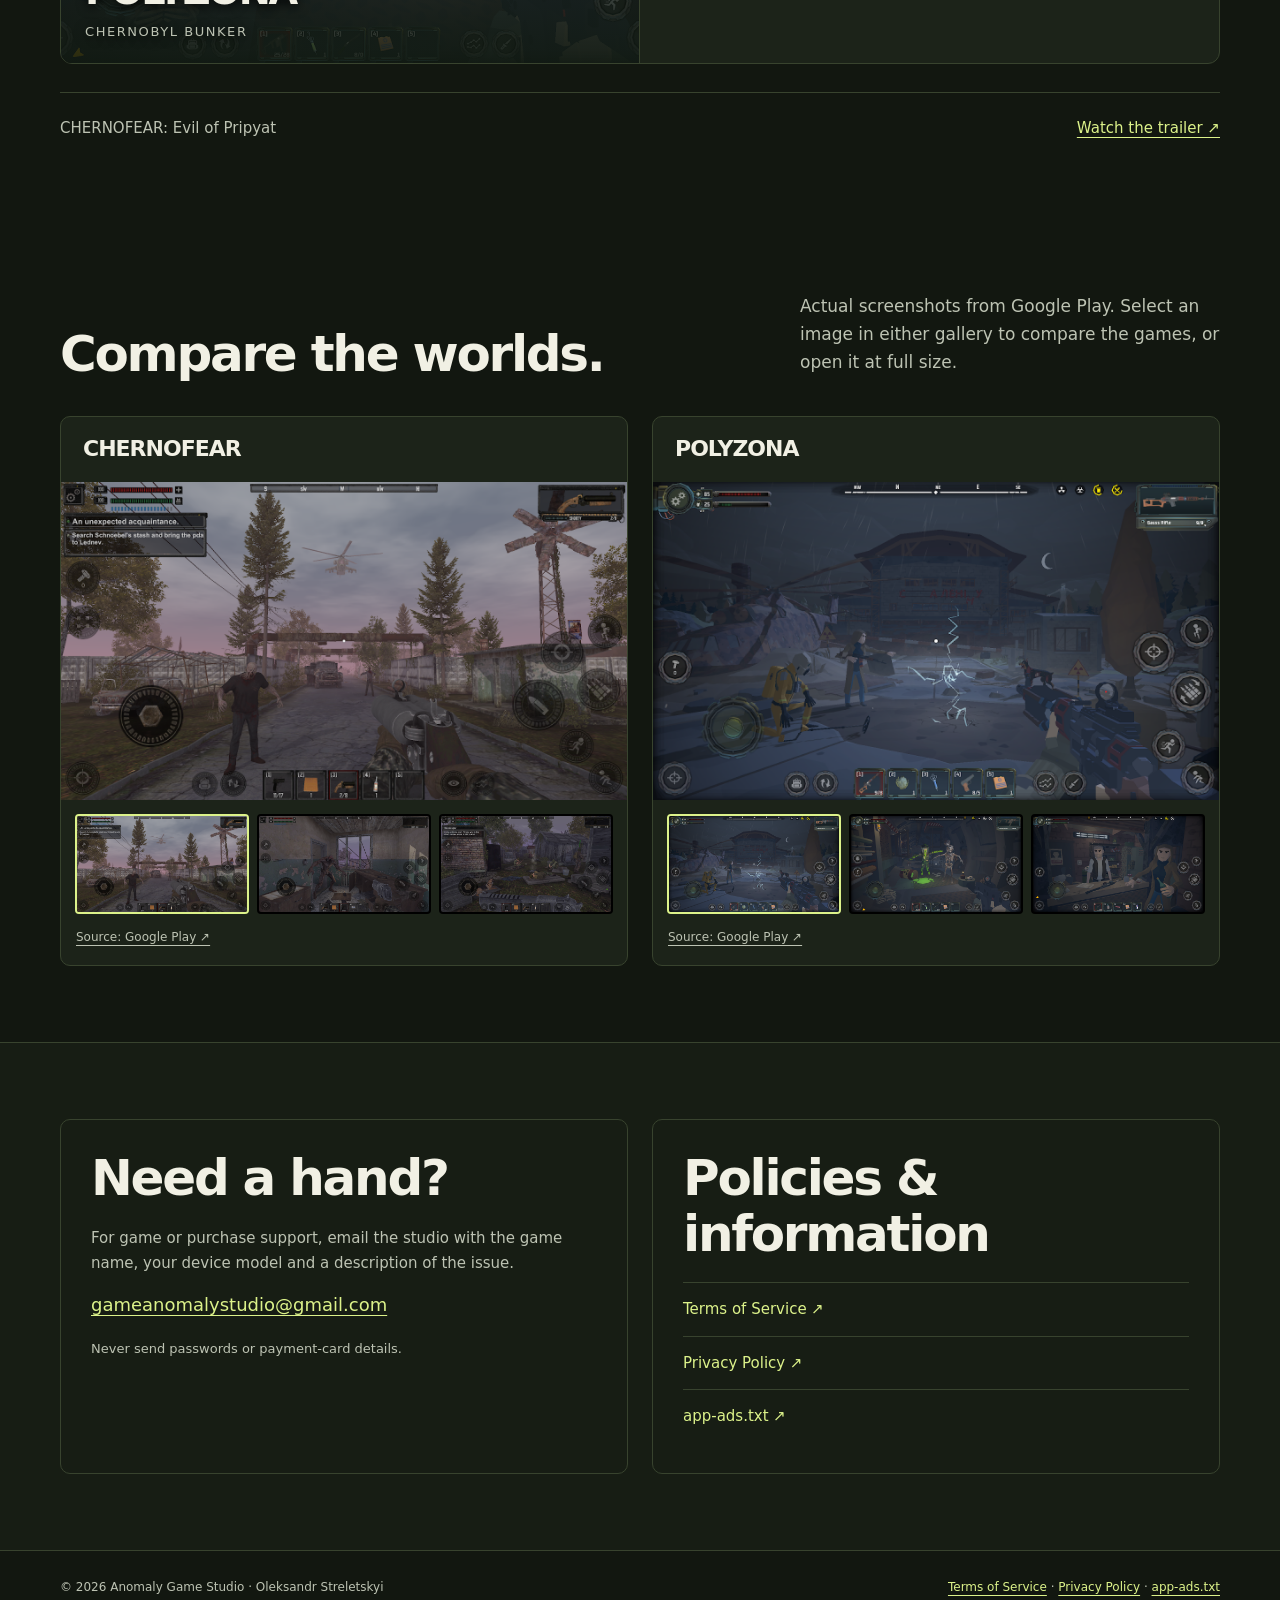
==== commit 8eeb0fc1: "Add files via upload" ====
--- a/index.html
+++ b/index.html
@@ -1,195 +1 @@
-<!DOCTYPE html>
-<html lang="en">
-<head>
-<meta charset="UTF-8">
-<meta name="viewport" content="width=device-width, initial-scale=1.0">
-<title>CHERNOFEAR: Evil of Pripyat - App Ads</title>
-<style>
-body {
-    font-family: 'Arial', sans-serif;
-    background-color: #1a1a1a;
-    margin: 0;
-    padding: 0;
-    color: #ddd;
-    line-height: 1.6;
-}
-header {
-    background-color: #222;
-    color: #f2f2f2;
-    padding: 20px;
-    text-align: center;
-    box-shadow: 0 2px 5px rgba(0, 0, 0, 0.5);
-}
-header h1 {
-    font-size: 2.5em;
-    margin: 0;
-}
-.container {
-    max-width: 1200px;
-    margin: 40px auto;
-    padding: 0 20px;
-}
-h2, h3 {
-    color: #ffcc00;
-}
-h2 {
-    font-size: 2em;
-    margin-bottom: 10px;
-}
-h3 {
-    font-size: 1.7em;
-    margin-top: 20px;
-}
-p {
-    font-size: 1.1em;
-    margin-bottom: 15px;
-}
-ul {
-    padding-left: 20px;
-}
-li {
-    margin-bottom: 10px;
-}
-a {
-    text-decoration: none;
-    color: #ffcc00;
-}
-a:hover {
-    text-decoration: underline;
-}
-.video-container {
-    position: relative;
-    padding-bottom: 56.25%;
-    height: 0;
-    overflow: hidden;
-    max-width: 100%;
-    background: #000;
-    margin: 30px 0;
-    border-radius: 10px;
-    box-shadow: 0 5px 15px rgba(0, 0, 0, 0.7);
-}
-.video-container iframe {
-    position: absolute;
-    top: 0;
-    left: 0;
-    width: 100%;
-    height: 100%;
-    border: 0;
-}
-.footer {
-    background-color: #222;
-    color: white;
-    text-align: center;
-    padding: 20px;
-    margin-top: 40px;
-}
-.highlight {
-    color: #ffcc00;
-    font-weight: bold;
-}
-</style>
-</head>
-<body>
-
-<header>
-<h1>Welcome to Anomaly Game Studio</h1>
-</header>
-
-<div class="container">
-<section>
-<h2>Game Description</h2>
-
-<p>Welcome to <strong>CHERNOFEAR: Evil of Pripyat</strong>, an exciting post-apocalyptic zombie shooter that takes you to the dangerous lands of the Chernobyl Exclusion Zone.</p>
-
-<p>You play as <strong>Stryker</strong>, an elite operative who is assigned a secret mission in the abandoned zone. However, your journey is cut short when a helicopter crashes into an airborne anomaly. You are the only survivor and must now navigate the unknown to complete your mission.</p>
-
-<!-- YouTube Video Embed -->
-<div class="video-container">
-<iframe src="https://www.youtube.com/embed/1zWqXCwfO8M?autoplay=1" frameborder="0" allow="accelerometer; autoplay; encrypted-media; gyroscope; picture-in-picture" allowfullscreen></iframe>
-</div>
-
-<h3>Main Features of the Game:</h3>
-<ul>
-<li>☢ <strong>Intriguing Story:</strong> Fight against zombies, mutants, and bandits while uncovering the secrets of the exclusion zone.</li>
-<li>☢ <strong>Explore Pripyat and the Zone:</strong> Roam abandoned cities like Pripyat, empty villages, military complexes, and secret bunkers full of deadly threats.</li>
-<li>☢ <strong>Survival in Harsh Conditions:</strong> Scavenge for weapons and resources, fight for your life, and stay alive in the hostile environment.</li>
-<li>☢ <strong>Anomalies and Radiation:</strong> The zone is teeming with dangers beyond enemies – deadly anomalies and radiation that threaten your survival.</li>
-<li>☢ <strong>Rich Arsenal:</strong> Access a wide range of weapons from pistols to powerful gauss rifles. Customize and upgrade them for greater firepower.</li>
-<li>☢ <strong>First or Third Person View:</strong> Choose between a first-person view for immersive gameplay or a third-person view for enhanced control.</li>
-<li>☢ <strong>Trading and Resource Hunting:</strong> Explore hidden geocaches, trade with merchants, and acquire valuable items to survive.</li>
-<li>☢ <strong>Exciting Quests:</strong> Complete dangerous missions in the most remote areas of the zone, facing many challenges along the way.</li>
-<li>☢ <strong>Two Endings:</strong> Your decisions lead to one of two endings – save the zone or plunge it into chaos forever.</li>
-</ul>
-
-<p class="highlight">Prepare for a dangerous journey through the exclusion zone, where every step could be your last. Will you uncover the secrets of Pripyat and survive in this brutal world?</p>
-
-<h3>Download the Game</h3>
-<p>Start your adventure now by downloading <a href="https://play.google.com/store/apps/details?id=com.AnomalyGameStudio.STRYKERAnomalyZone" target="_blank">CHERNOFEAR: Evil of Pripyat</a> or try the <a href="https://play.google.com/store/apps/details?id=com.AnomalyGameStudio.S.T.R.Y.K.E.R.ShadowWarDemo" target="_blank">Demo version</a>.</p>
-
-
-<!-- ADDED SECTION -->
-<h2>POLYZONA - Chernobyl Bunker</h2>
-
-<p><strong>POLYZONA - Chernobyl Bunker</strong> is an atmospheric story-driven shooter with survival elements set in a dark post-apocalyptic world.</p>
-
-<p>You embark on a dangerous journey to find your missing brother, leading you into an abandoned bunker and a hidden underground laboratory.</p>
-
-<h3>☢ Hardcore Survival</h3>
-<ul>
-    <li>• hunger</li>
-    <li>• thirst</li>
-    <li>• radiation</li>
-    <li>• toxic contamination</li>
-</ul>
-
-<h3>🧭 Exploration</h3>
-<p>Explore metro systems, bunkers, laboratories, scrapyards, and ruins of Pripyat and Chernobyl.</p>
-
-<h3>🔫 Enemies</h3>
-<ul>
-    <li>• zombies</li>
-    <li>• mutants</li>
-    <li>• mercenaries</li>
-    <li>• bandits</li>
-</ul>
-
-<h3>💰 Loot & Trading</h3>
-<p>Scavenge resources and trade to survive in a hostile world.</p>
-
-<h3>🎮 Features:</h3>
-<ul>
-    <li>☢ Story-driven gameplay</li>
-    <li>☢ Soviet post-apocalyptic atmosphere</li>
-    <li>☢ Low-poly style</li>
-    <li>☢ Full survival system</li>
-    <li>☢ Diverse locations</li>
-</ul>
-
-<p class="highlight">Are you ready to descend into the bunker?</p>
-
-<!-- END ADDED SECTION -->
-
-
-<!-- MOVED SECTION START -->
-<h3>App-ads.txt</h3>
-<p>We have included an <strong>app-ads.txt</strong> file for transparency in digital advertising. You can access the file here:</p>
-<p><a href="app-ads.txt" target="_blank">Download app-ads.txt</a></p>
-
-<h3>Privacy Policy</h3>
-<p>Your privacy is important to us. Please read our full privacy policy to understand how we handle your data:</p>
-<p><a href="https://docs.google.com/document/d/1AZf2SpOawBiQU87LmFsCxaeDwT3FbvDvwnfxZvsLlEU/edit?tab=t.0" target="_blank">View Privacy Policy</a></p>
-
-<h3>Support Email</h3>
-<p>If you have any questions, issues, or suggestions, feel free to contact us at:</p>
-<p><a href="mailto:gameanomalystudio@gmail.com">gameanomalystudio@gmail.com</a></p>
-<!-- MOVED SECTION END -->
-
-</section>
-</div>
-
-<footer class="footer">
-<p>Thank you for visiting AnomalyGameStudio! We hope you enjoy your journey through the exclusion zone.</p>
-</footer>
-
-</body>
-</html>
+<!doctype html><html lang="en"><head><meta charset="utf-8"><meta name="viewport" content="width=device-width,initial-scale=1"><meta name="theme-color" content="#121710"><title>Anomaly Game Studio · Official games and support | Anomaly Game Studio</title><meta name="description" content="Official games, support and policies from Anomaly Game Studio."><link rel="stylesheet" href="style.css"><script defer src="content.js"></script><script defer src="render.js"></script><script defer src="site.js"></script></head><body data-page="home"><header class="topbar"><div class="wrap"><a class="brand" href="index.html?lang=en"><span class="mark" aria-hidden="true">☢</span>Anomaly Game Studio</a><nav class="nav" aria-label="Our games"><a href="index.html?lang=en#games">Our games</a><a href="index.html?lang=en#compare">Compare screenshots</a><a href="index.html?lang=en#support">Support</a><select id="language" aria-label="Language"><option value="en" selected>English</option><option value="ru">Русский</option><option value="uk">Українська</option><option value="cs">Čeština</option><option value="pl">Polski</option><option value="de">Deutsch</option><option value="fr">Français</option><option value="es">Español</option></select></nav></div></header><main id="main"><section class="hero"><div class="wrap"><p class="eyebrow">Independent games · Chernobyl Exclusion Zone</p><h1>Every journey leaves an anomaly.</h1><p class="intro">Abandoned cities. Forgotten bunkers. Stories waiting beyond the perimeter. Enter the worlds of CHERNOFEAR and POLYZONA.</p><div class="actions"><a class="button" href="#games">Explore our games ↓</a><a class="button secondary" href="#support">Contact the studio</a></div></div></section><section class="section wrap" id="games"><div class="section-heading"><h2>Choose your journey.</h2><p>Atmospheric shooters and survival stories set among the ruins of the Zone.</p></div><article class="game"><div class="game-art"><img src="assets/chernofear-2.jpg" alt="CHERNOFEAR: Evil of Pripyat" width="1280" height="720" loading="lazy"><div class="art-caption wordmark">CHERNOFEAR<small>Evil of Pripyat</small></div></div><div class="game-copy"><p class="eyebrow">01 / CHERNOFEAR</p><p>Step into the boots of Stryker, an elite operative stranded after a helicopter crash. Explore Pripyat, abandoned villages and secret facilities while confronting mutants, bandits and the mysteries of the Exclusion Zone.</p><div class="edition"><div><strong>CHERNOFEAR</strong><span>Free edition · Contains advertising</span></div><a class="store-link" aria-label="View on Google Play — CHERNOFEAR" href="https://play.google.com/store/apps/details?id=com.AnomalyGameStudio.S.T.R.Y.K.E.R.ShadowWarDemo">Google Play ↗</a></div><div class="edition"><div><strong>CHERNOFEAR</strong><span>Paid edition · No ads</span></div><a class="store-link" aria-label="View on Google Play — CHERNOFEAR" href="https://play.google.com/store/apps/details?id=com.AnomalyGameStudio.STRYKERAnomalyZone">Google Play ↗</a></div></div></article><article class="game"><div class="game-art"><img src="assets/polyzona-2.jpg" alt="POLYZONA - Chernobyl Bunker" width="1280" height="720" loading="lazy"><div class="art-caption wordmark">POLYZONA<small>Chernobyl Bunker</small></div></div><div class="game-copy"><p class="eyebrow">02 / POLYZONA</p><p>A search for your missing brother leads into an abandoned bunker and a hidden underground laboratory. Discover a dark post-apocalyptic world of metro tunnels, scrapyards and the ruins of Chernobyl.</p><div class="edition"><div><strong>POLYZONA</strong><span>Contains advertising · In-app purchases</span></div><a class="store-link" aria-label="View on Google Play — POLYZONA" href="https://play.google.com/store/apps/details?id=com.AnomalyGameStudio.POLYZONAChernobylBunker">Google Play ↗</a></div></div></article><div class="trailer"><span>CHERNOFEAR: Evil of Pripyat</span><a href="https://www.youtube.com/watch?v=1zWqXCwfO8M">Watch the trailer ↗</a></div></section><section class="section wrap" id="compare"><div class="section-heading"><h2>Compare the worlds.</h2><p>Actual screenshots from Google Play. Select an image in either gallery to compare the games, or open it at full size.</p></div><div class="compare-grid"><article class="gallery" data-gallery="chernofear"><h3>CHERNOFEAR</h3><button class="gallery-stage" aria-label="Open screenshot — CHERNOFEAR"><img src="assets/chernofear-1.jpg" alt="CHERNOFEAR — 1" width="1280" height="720" loading="lazy"></button><div class="thumbs"><button data-image="1" aria-label="CHERNOFEAR — 1" aria-pressed="true"><img src="assets/chernofear-1.jpg" alt="" width="320" height="180" loading="lazy"></button><button data-image="2" aria-label="CHERNOFEAR — 2" aria-pressed="false"><img src="assets/chernofear-2.jpg" alt="" width="320" height="180" loading="lazy"></button><button data-image="3" aria-label="CHERNOFEAR — 3" aria-pressed="false"><img src="assets/chernofear-3.jpg" alt="" width="320" height="180" loading="lazy"></button></div><a class="source" href="https://play.google.com/store/apps/details?id=com.AnomalyGameStudio.S.T.R.Y.K.E.R.ShadowWarDemo">Source: Google Play ↗</a></article><article class="gallery" data-gallery="polyzona"><h3>POLYZONA</h3><button class="gallery-stage" aria-label="Open screenshot — POLYZONA"><img src="assets/polyzona-1.jpg" alt="POLYZONA — 1" width="1280" height="720" loading="lazy"></button><div class="thumbs"><button data-image="1" aria-label="POLYZONA — 1" aria-pressed="true"><img src="assets/polyzona-1.jpg" alt="" width="320" height="180" loading="lazy"></button><button data-image="2" aria-label="POLYZONA — 2" aria-pressed="false"><img src="assets/polyzona-2.jpg" alt="" width="320" height="180" loading="lazy"></button><button data-image="3" aria-label="POLYZONA — 3" aria-pressed="false"><img src="assets/polyzona-3.jpg" alt="" width="320" height="180" loading="lazy"></button></div><a class="source" href="https://play.google.com/store/apps/details?id=com.AnomalyGameStudio.POLYZONAChernobylBunker">Source: Google Play ↗</a></article></div></section><section class="info section" id="support"><div class="wrap info-grid"><section class="info-card"><h2>Need a hand?</h2><p>For game or purchase support, email the studio with the game name, your device model and a description of the issue.</p><a class="support-mail" href="mailto:gameanomalystudio@gmail.com">gameanomalystudio@gmail.com</a><p class="note">Never send passwords or payment-card details.</p></section><section class="info-card"><h2>Policies &amp; information</h2><ul class="link-list"><li><a href="terms.html?lang=en">Terms of Service ↗</a></li><li><a href="privacy.html?lang=en">Privacy Policy ↗</a></li><li><a href="app-ads.txt">app-ads.txt ↗</a></li></ul></section></div></section></main><dialog id="lightbox" aria-label="Open screenshot"><button id="close-dialog">Close</button><img id="large-image" alt=""></dialog><footer class="footer"><div class="wrap"><p>© 2026 Anomaly Game Studio · Oleksandr Streletskyi</p><div><a href="terms.html?lang=en">Terms of Service</a> · <a href="privacy.html?lang=en">Privacy Policy</a> · <a href="app-ads.txt">app-ads.txt</a></div></div></footer></body></html>
--- a/style.css
+++ b/style.css
@@ -0,0 +1,6 @@
+
+:root{color-scheme:dark;--bg:#121710;--panel:#1c2319;--line:#38432e;--text:#f1f0e4;--muted:#bdc3b3;--accent:#dcf28a;--gold:#eed487}
+*{box-sizing:border-box}html{scroll-behavior:smooth;scroll-padding-top:30px}body{margin:0;background:var(--bg);color:var(--text);font:17px/1.65 system-ui,-apple-system,"Segoe UI",sans-serif}a{color:var(--accent);text-underline-offset:4px}a:hover{color:#fff}a:focus-visible{outline:3px solid var(--gold);outline-offset:5px}h1,h2,h3,p{margin-top:0}h1,h2,h3{line-height:1.12;font-weight:650;letter-spacing:-.045em}h1{font-size:clamp(48px,7.2vw,96px);max-width:900px;margin-bottom:28px}h2{font-size:clamp(34px,4vw,50px);margin-bottom:20px}h3{font-size:30px;margin-bottom:18px}.wrap{width:min(1160px,calc(100% - 48px));margin:auto}.topbar{border-bottom:1px solid var(--line)}.topbar .wrap{display:flex;justify-content:space-between;align-items:center;gap:24px;min-height:88px}.brand{display:flex;align-items:center;gap:13px;color:var(--text);text-decoration:none;font-size:17px;font-weight:700;letter-spacing:-.02em}.mark{width:39px;height:39px;border:1px solid var(--accent);display:grid;place-items:center;border-radius:50%;color:var(--accent);font-size:27px}.nav{display:flex;gap:27px;flex-wrap:wrap}.nav a{color:var(--muted);font-size:14px;text-decoration:none}.nav a:hover{color:var(--accent)}.hero{position:relative;overflow:hidden;border-bottom:1px solid var(--line);background:radial-gradient(ellipse at 90% 15%,#46533160,transparent 58%),linear-gradient(115deg,#182014,#121710)}.hero:after{content:"";position:absolute;pointer-events:none;right:-180px;top:0;width:650px;height:650px;border:1px solid #dcf28a14;border-radius:50%;box-shadow:0 0 0 90px #dcf28a05,0 0 0 180px #dcf28a04}.hero .wrap{position:relative;z-index:1;padding-top:88px;padding-bottom:88px}.eyebrow{text-transform:uppercase;letter-spacing:.18em;font-size:12px;font-weight:650;color:var(--accent);margin-bottom:25px}.hero h1 span{color:var(--accent)}.intro{max-width:610px;font-size:20px;line-height:1.6;color:var(--muted);margin-bottom:32px}.actions{display:flex;gap:12px;flex-wrap:wrap;align-items:center}.button{display:inline-flex;align-items:center;justify-content:center;gap:16px;padding:13px 23px;background:var(--accent);border:1px solid var(--accent);color:#17200e;border-radius:5px;font-size:14px;font-weight:650;text-decoration:none}.button:hover{background:#ecffad;color:#17200e}.button.secondary{color:var(--text);background:transparent;border-color:#6d795c}.button.secondary:hover{border-color:var(--accent);color:var(--accent)}.section{padding-top:76px;padding-bottom:76px}.section-heading{display:flex;justify-content:space-between;align-items:end;gap:35px;margin-bottom:34px}.section-heading p{max-width:420px;color:var(--muted);margin:0 0 6px}.section-heading h2{margin:0}.game{border:1px solid var(--line);border-radius:12px;overflow:hidden;margin-bottom:28px;background:var(--panel);display:grid;grid-template-columns:.78fr 1.22fr}.game-art{position:relative;padding:35px;min-height:375px;display:flex;flex-direction:column;justify-content:space-between;background:radial-gradient(ellipse at 30% 15%,#85965d44,transparent 65%),linear-gradient(155deg,#303d26,#171e13);border-right:1px solid var(--line);overflow:hidden}.game-art:before{content:"";position:absolute;inset:0;background:repeating-linear-gradient(0deg,transparent,transparent 49px,#dcf28a08 50px),repeating-linear-gradient(90deg,transparent,transparent 49px,#dcf28a08 50px);pointer-events:none}.game-art.poly{background:radial-gradient(ellipse at 80% 0%,#a0824940,transparent 60%),linear-gradient(150deg,#38311f,#1c2016)}.game-art>*{position:relative}.game-number{color:var(--muted);font-size:12px;letter-spacing:.15em}.wordmark{font-size:clamp(30px,4.1vw,51px);font-weight:800;letter-spacing:-.06em;line-height:1.05;overflow-wrap:anywhere}.wordmark small{display:block;margin-top:14px;font-size:13px;font-weight:500;letter-spacing:.12em;text-transform:uppercase;color:var(--muted)}.game-art .signal{font-size:12px;letter-spacing:.09em;color:var(--gold)}.game-copy{padding:36px 40px}.game-copy p{color:var(--muted)}.tags{display:flex;gap:8px;flex-wrap:wrap;margin-bottom:22px}.tag{font-size:11px;text-transform:uppercase;letter-spacing:.08em;padding:5px 9px;border:1px solid #566344;border-radius:3px;color:var(--accent)}.features{padding-left:20px;color:var(--muted);font-size:15px;margin-bottom:26px}.features li{margin-bottom:7px}.edition{display:flex;justify-content:space-between;align-items:center;gap:18px;border-top:1px solid var(--line);padding:18px 0}.edition:last-child{padding-bottom:0}.edition strong{font-size:15px;display:block}.edition span{font-size:13px;color:var(--muted)}.store-link{font-size:14px;white-space:nowrap;font-weight:600}.trailer{display:flex;justify-content:space-between;gap:20px;flex-wrap:wrap;align-items:center;border-top:1px solid var(--line);padding:23px 0 0;color:var(--muted);font-size:15px}.info{border-top:1px solid var(--line);background:#171d14}.info-grid{display:grid;grid-template-columns:1fr 1fr;gap:24px}.info-card{padding:30px;border:1px solid var(--line);border-radius:10px}.info-card h3{font-size:26px}.info-card p{color:var(--muted);font-size:15px}.link-list{list-style:none;margin:0;padding:0}.link-list li{border-top:1px solid var(--line)}.link-list a{display:flex;justify-content:space-between;gap:12px;padding:14px 0;text-decoration:none;font-size:15px}.support-mail{overflow-wrap:anywhere;font-size:18px}.note{font-size:13px!important;margin-top:18px;margin-bottom:0}.footer{border-top:1px solid var(--line);padding:27px 0;color:var(--muted);font-size:12px}.footer .wrap{display:flex;justify-content:space-between;gap:16px;flex-wrap:wrap}.footer p{margin:0}.skip{position:absolute;left:16px;top:-90px;background:var(--accent);color:#111;padding:12px;z-index:10}.skip:focus{top:12px}@media(max-width:760px){.wrap{width:calc(100% - 32px)}.topbar .wrap{min-height:90px;padding:17px 0;align-items:flex-start;flex-direction:column;gap:14px}.nav{gap:22px}.hero .wrap{padding:56px 0}.intro{font-size:18px}.section{padding-top:48px;padding-bottom:48px}.section-heading{display:block}.section-heading p{margin-top:18px}.game{grid-template-columns:1fr}.game-art{min-height:250px;border-right:0;border-bottom:1px solid var(--line);padding:27px}.wordmark{font-size:46px}.game-copy{padding:27px}.info-grid{grid-template-columns:1fr}.info-card{padding:25px}.edition{flex-wrap:wrap}}@media(prefers-reduced-motion:reduce){html{scroll-behavior:auto}}
+
+select{font:inherit;font-size:14px;max-width:170px;border:1px solid #6d795c;border-radius:5px;padding:8px 12px;background:#182014;color:#f1f0e4}.topbar .wrap{flex-wrap:wrap;padding:18px 0}.nav{align-items:center;gap:20px}.hero{background:linear-gradient(90deg,#10160eee 0%,#10160edb 45%,#10160e33 100%),url('assets/chernofear-1.jpg') center 46%/cover}.hero:after{display:none}.hero .wrap{padding-top:100px;padding-bottom:100px}.hero h1{font-size:clamp(46px,6vw,82px);max-width:790px;text-wrap:balance}.hero .intro{color:#e0e3d5;max-width:570px}.game-art{padding:0;min-height:360px}.game-art:before{display:none}.game-art img{width:100%;height:100%;object-fit:cover;position:absolute}.game-art:after{content:'';position:absolute;inset:0;background:linear-gradient(0deg,#111a12e8,transparent 75%)}.art-caption{z-index:1;padding:24px;position:absolute;bottom:0;width:100%}.wordmark{font-size:clamp(32px,3vw,44px);text-shadow:0 2px 12px #000}.compare-grid{display:grid;grid-template-columns:1fr 1fr;gap:24px}.gallery{min-width:0;border:1px solid var(--line);border-radius:10px;overflow:hidden;background:var(--panel)}.gallery h3{font-size:22px;margin:0;padding:20px 22px}.gallery-stage{display:block;width:100%;padding:0;border:0;background:#000;cursor:zoom-in}.gallery-stage img{display:block;width:100%;aspect-ratio:16/9;object-fit:contain}.thumbs{display:flex;gap:8px;padding:14px}.thumbs button{width:calc(100% / 3);border:2px solid transparent;border-radius:4px;padding:0;background:#000;cursor:pointer;overflow:hidden}.thumbs button[aria-pressed=true]{border-color:var(--accent)}.thumbs img{width:100%;display:block;aspect-ratio:16/9;object-fit:cover}.source{display:block;font-size:12px;color:var(--muted);margin:0 15px 17px}.gallery button:focus-visible{outline:3px solid var(--gold);outline-offset:2px}dialog{border:1px solid var(--line);background:#10150f;color:var(--text);border-radius:10px;max-width:calc(100vw - 24px);max-height:95vh;padding:14px}dialog::backdrop{background:#000d}dialog img{display:block;max-width:90vw;max-height:78vh;object-fit:contain}dialog button{float:right;margin-bottom:12px;background:var(--accent);border:0;border-radius:4px;padding:10px 18px;cursor:pointer;color:#121710}.legal{max-width:860px;margin:auto;padding:60px 24px 80px}.legal h1{font-size:clamp(34px,5vw,58px);margin-bottom:22px}.legal h2{font-size:24px;margin-top:36px;letter-spacing:-.02em}.legal p{color:var(--muted)}.legal .notice{background:#222b1c;padding:20px;border-left:3px solid var(--accent);border-radius:4px}.legal .button{margin:10px 0}.info-card a{overflow-wrap:anywhere}.eyebrow{margin-bottom:18px}nav a,button,select{min-height:40px}.back{display:inline-block;margin-bottom:30px}.version-label{display:block;font-size:16px;color:var(--accent);margin-top:12px}@media(max-width:760px){.hero .wrap{padding:65px 0}.hero{background:linear-gradient(90deg,#10160ef5,#10160e99),url('assets/chernofear-1.jpg') center/cover}.game-art{min-height:260px}.compare-grid{grid-template-columns:1fr}.topbar .wrap{gap:18px}.nav{gap:14px}.nav a{display:flex;align-items:center;font-size:13px}.legal{padding:40px 20px}.wordmark{font-size:40px}}@media(min-width:761px){.game{grid-template-columns:1fr 1fr}.game-copy{padding:32px}.game-copy h3{font-size:25px}}
+.gallery-stage img,.thumbs img{height:auto}.gallery-stage{line-height:0}
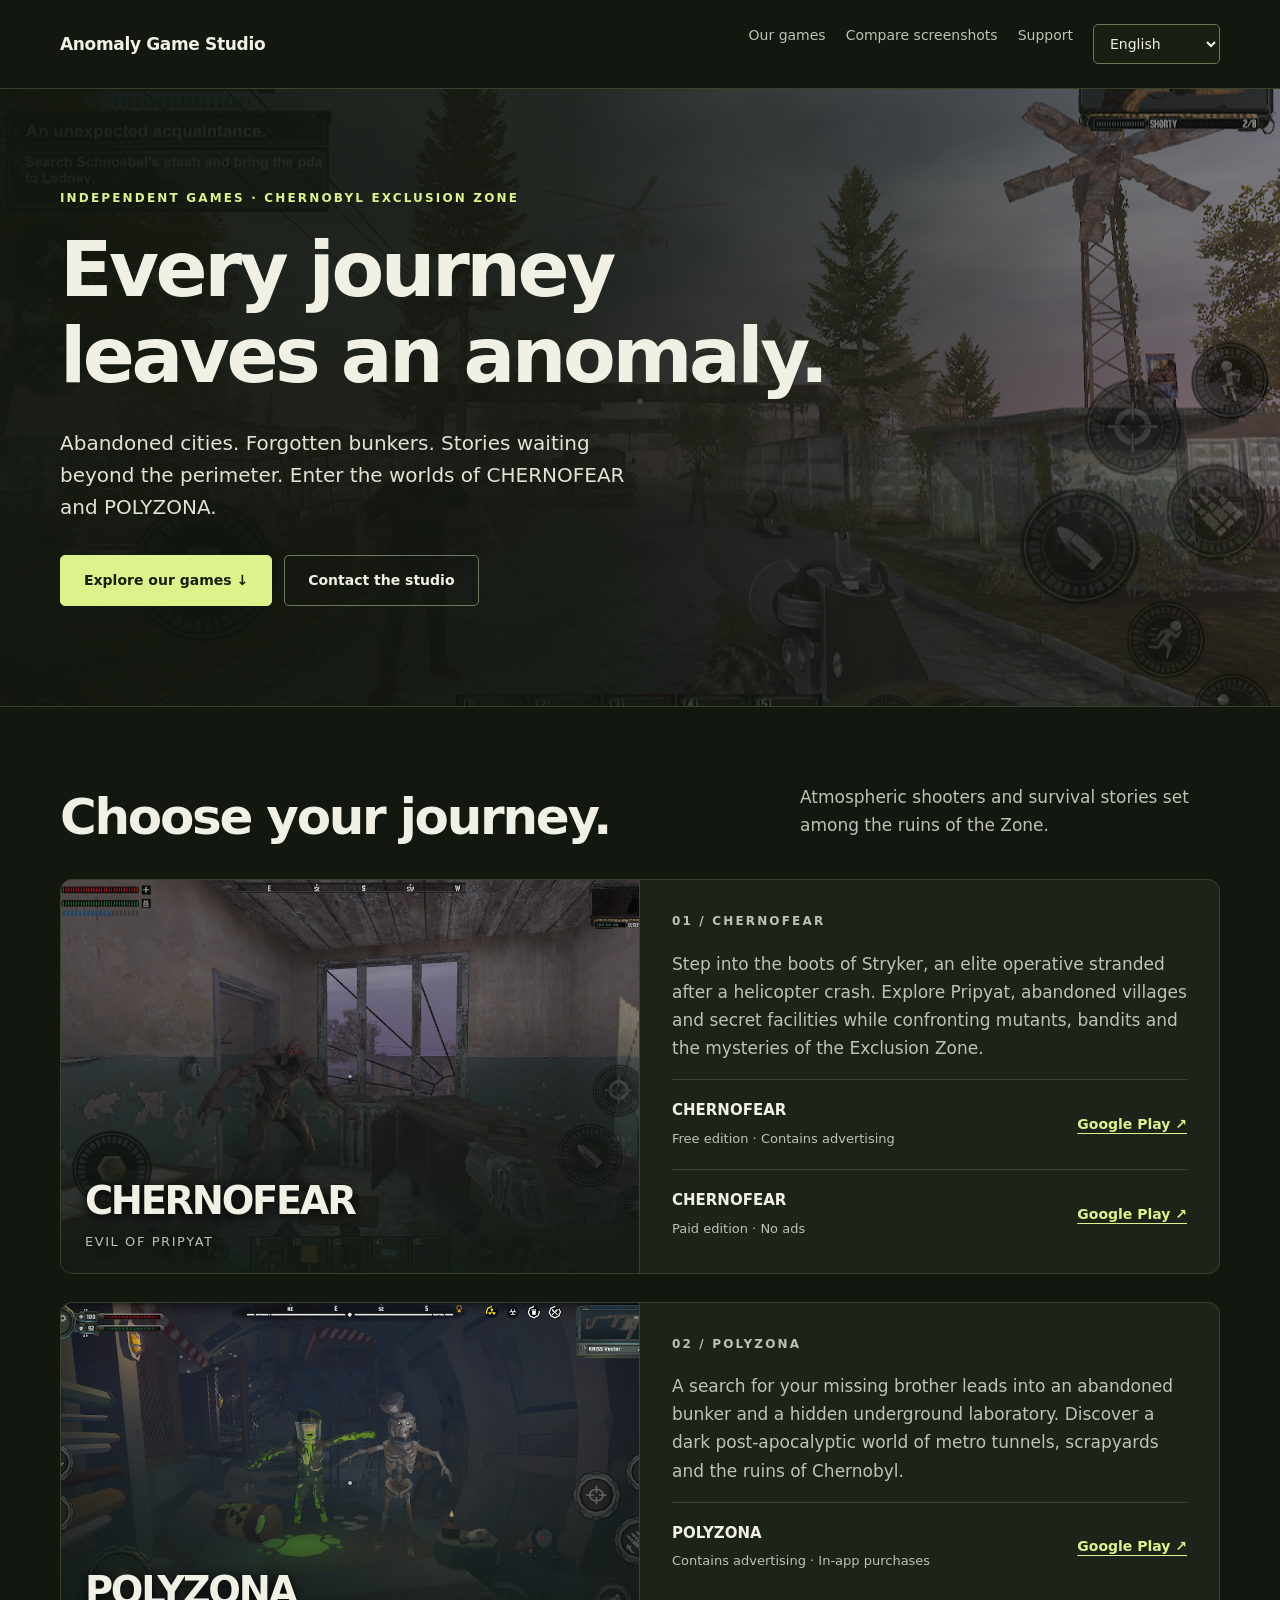
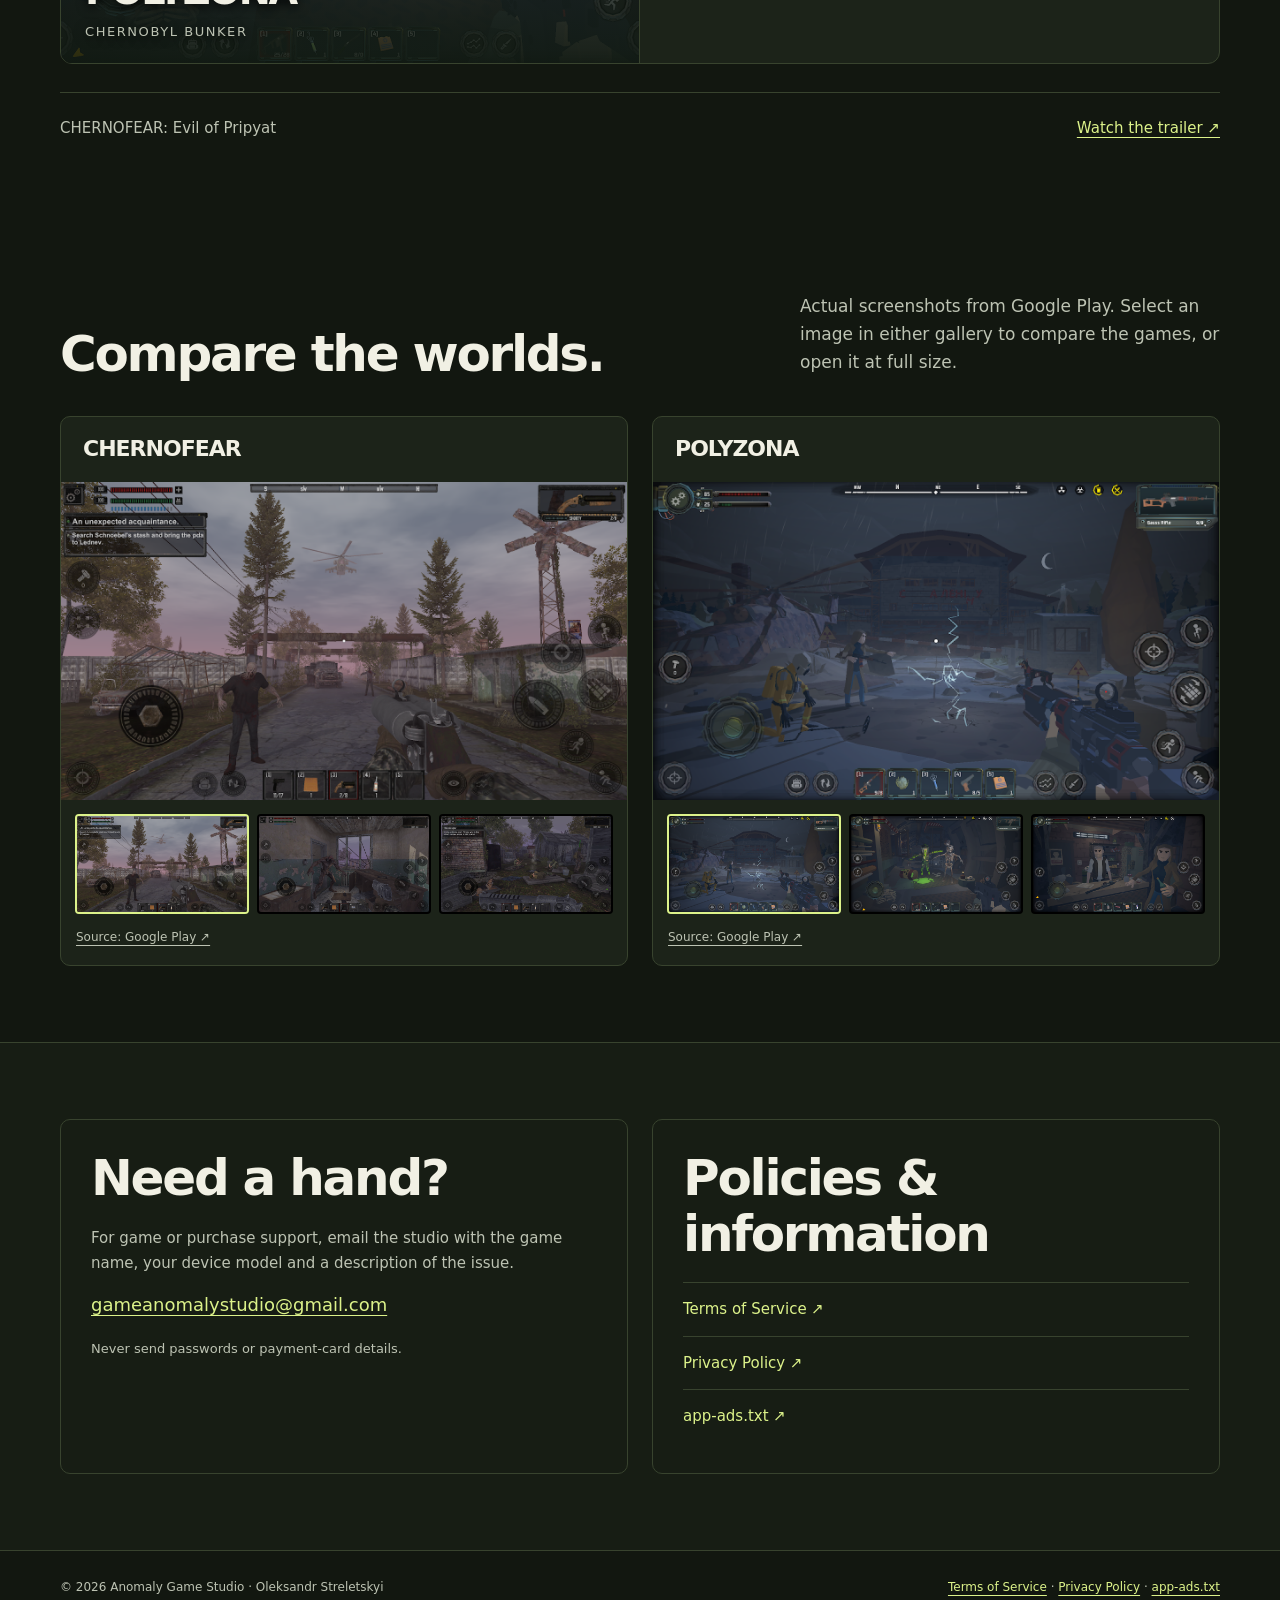
==== commit c3feadec: "Use short hyphens and remove misaligned header symbol" ====
--- a/index.html
+++ b/index.html
@@ -1 +1 @@
-<!doctype html><html lang="en"><head><meta charset="utf-8"><meta name="viewport" content="width=device-width,initial-scale=1"><meta name="theme-color" content="#121710"><title>Anomaly Game Studio · Official games and support | Anomaly Game Studio</title><meta name="description" content="Official games, support and policies from Anomaly Game Studio."><link rel="stylesheet" href="style.css"><script defer src="content.js"></script><script defer src="render.js"></script><script defer src="site.js"></script></head><body data-page="home"><header class="topbar"><div class="wrap"><a class="brand" href="index.html?lang=en"><span class="mark" aria-hidden="true">☢</span>Anomaly Game Studio</a><nav class="nav" aria-label="Our games"><a href="index.html?lang=en#games">Our games</a><a href="index.html?lang=en#compare">Compare screenshots</a><a href="index.html?lang=en#support">Support</a><select id="language" aria-label="Language"><option value="en" selected>English</option><option value="ru">Русский</option><option value="uk">Українська</option><option value="cs">Čeština</option><option value="pl">Polski</option><option value="de">Deutsch</option><option value="fr">Français</option><option value="es">Español</option></select></nav></div></header><main id="main"><section class="hero"><div class="wrap"><p class="eyebrow">Independent games · Chernobyl Exclusion Zone</p><h1>Every journey leaves an anomaly.</h1><p class="intro">Abandoned cities. Forgotten bunkers. Stories waiting beyond the perimeter. Enter the worlds of CHERNOFEAR and POLYZONA.</p><div class="actions"><a class="button" href="#games">Explore our games ↓</a><a class="button secondary" href="#support">Contact the studio</a></div></div></section><section class="section wrap" id="games"><div class="section-heading"><h2>Choose your journey.</h2><p>Atmospheric shooters and survival stories set among the ruins of the Zone.</p></div><article class="game"><div class="game-art"><img src="assets/chernofear-2.jpg" alt="CHERNOFEAR: Evil of Pripyat" width="1280" height="720" loading="lazy"><div class="art-caption wordmark">CHERNOFEAR<small>Evil of Pripyat</small></div></div><div class="game-copy"><p class="eyebrow">01 / CHERNOFEAR</p><p>Step into the boots of Stryker, an elite operative stranded after a helicopter crash. Explore Pripyat, abandoned villages and secret facilities while confronting mutants, bandits and the mysteries of the Exclusion Zone.</p><div class="edition"><div><strong>CHERNOFEAR</strong><span>Free edition · Contains advertising</span></div><a class="store-link" aria-label="View on Google Play — CHERNOFEAR" href="https://play.google.com/store/apps/details?id=com.AnomalyGameStudio.S.T.R.Y.K.E.R.ShadowWarDemo">Google Play ↗</a></div><div class="edition"><div><strong>CHERNOFEAR</strong><span>Paid edition · No ads</span></div><a class="store-link" aria-label="View on Google Play — CHERNOFEAR" href="https://play.google.com/store/apps/details?id=com.AnomalyGameStudio.STRYKERAnomalyZone">Google Play ↗</a></div></div></article><article class="game"><div class="game-art"><img src="assets/polyzona-2.jpg" alt="POLYZONA - Chernobyl Bunker" width="1280" height="720" loading="lazy"><div class="art-caption wordmark">POLYZONA<small>Chernobyl Bunker</small></div></div><div class="game-copy"><p class="eyebrow">02 / POLYZONA</p><p>A search for your missing brother leads into an abandoned bunker and a hidden underground laboratory. Discover a dark post-apocalyptic world of metro tunnels, scrapyards and the ruins of Chernobyl.</p><div class="edition"><div><strong>POLYZONA</strong><span>Contains advertising · In-app purchases</span></div><a class="store-link" aria-label="View on Google Play — POLYZONA" href="https://play.google.com/store/apps/details?id=com.AnomalyGameStudio.POLYZONAChernobylBunker">Google Play ↗</a></div></div></article><div class="trailer"><span>CHERNOFEAR: Evil of Pripyat</span><a href="https://www.youtube.com/watch?v=1zWqXCwfO8M">Watch the trailer ↗</a></div></section><section class="section wrap" id="compare"><div class="section-heading"><h2>Compare the worlds.</h2><p>Actual screenshots from Google Play. Select an image in either gallery to compare the games, or open it at full size.</p></div><div class="compare-grid"><article class="gallery" data-gallery="chernofear"><h3>CHERNOFEAR</h3><button class="gallery-stage" aria-label="Open screenshot — CHERNOFEAR"><img src="assets/chernofear-1.jpg" alt="CHERNOFEAR — 1" width="1280" height="720" loading="lazy"></button><div class="thumbs"><button data-image="1" aria-label="CHERNOFEAR — 1" aria-pressed="true"><img src="assets/chernofear-1.jpg" alt="" width="320" height="180" loading="lazy"></button><button data-image="2" aria-label="CHERNOFEAR — 2" aria-pressed="false"><img src="assets/chernofear-2.jpg" alt="" width="320" height="180" loading="lazy"></button><button data-image="3" aria-label="CHERNOFEAR — 3" aria-pressed="false"><img src="assets/chernofear-3.jpg" alt="" width="320" height="180" loading="lazy"></button></div><a class="source" href="https://play.google.com/store/apps/details?id=com.AnomalyGameStudio.S.T.R.Y.K.E.R.ShadowWarDemo">Source: Google Play ↗</a></article><article class="gallery" data-gallery="polyzona"><h3>POLYZONA</h3><button class="gallery-stage" aria-label="Open screenshot — POLYZONA"><img src="assets/polyzona-1.jpg" alt="POLYZONA — 1" width="1280" height="720" loading="lazy"></button><div class="thumbs"><button data-image="1" aria-label="POLYZONA — 1" aria-pressed="true"><img src="assets/polyzona-1.jpg" alt="" width="320" height="180" loading="lazy"></button><button data-image="2" aria-label="POLYZONA — 2" aria-pressed="false"><img src="assets/polyzona-2.jpg" alt="" width="320" height="180" loading="lazy"></button><button data-image="3" aria-label="POLYZONA — 3" aria-pressed="false"><img src="assets/polyzona-3.jpg" alt="" width="320" height="180" loading="lazy"></button></div><a class="source" href="https://play.google.com/store/apps/details?id=com.AnomalyGameStudio.POLYZONAChernobylBunker">Source: Google Play ↗</a></article></div></section><section class="info section" id="support"><div class="wrap info-grid"><section class="info-card"><h2>Need a hand?</h2><p>For game or purchase support, email the studio with the game name, your device model and a description of the issue.</p><a class="support-mail" href="mailto:gameanomalystudio@gmail.com">gameanomalystudio@gmail.com</a><p class="note">Never send passwords or payment-card details.</p></section><section class="info-card"><h2>Policies &amp; information</h2><ul class="link-list"><li><a href="terms.html?lang=en">Terms of Service ↗</a></li><li><a href="privacy.html?lang=en">Privacy Policy ↗</a></li><li><a href="app-ads.txt">app-ads.txt ↗</a></li></ul></section></div></section></main><dialog id="lightbox" aria-label="Open screenshot"><button id="close-dialog">Close</button><img id="large-image" alt=""></dialog><footer class="footer"><div class="wrap"><p>© 2026 Anomaly Game Studio · Oleksandr Streletskyi</p><div><a href="terms.html?lang=en">Terms of Service</a> · <a href="privacy.html?lang=en">Privacy Policy</a> · <a href="app-ads.txt">app-ads.txt</a></div></div></footer></body></html>+<!doctype html><html lang="en"><head><meta charset="utf-8"><meta name="viewport" content="width=device-width,initial-scale=1"><meta name="theme-color" content="#121710"><title>Anomaly Game Studio · Official games and support | Anomaly Game Studio</title><meta name="description" content="Official games, support and policies from Anomaly Game Studio."><link rel="stylesheet" href="style.css"><script defer src="content.js"></script><script defer src="render.js"></script><script defer src="site.js"></script></head><body data-page="home"><header class="topbar"><div class="wrap"><a class="brand" href="index.html?lang=en">Anomaly Game Studio</a><nav class="nav" aria-label="Our games"><a href="index.html?lang=en#games">Our games</a><a href="index.html?lang=en#compare">Compare screenshots</a><a href="index.html?lang=en#support">Support</a><select id="language" aria-label="Language"><option value="en" selected>English</option><option value="ru">Русский</option><option value="uk">Українська</option><option value="cs">Čeština</option><option value="pl">Polski</option><option value="de">Deutsch</option><option value="fr">Français</option><option value="es">Español</option></select></nav></div></header><main id="main"><section class="hero"><div class="wrap"><p class="eyebrow">Independent games · Chernobyl Exclusion Zone</p><h1>Every journey leaves an anomaly.</h1><p class="intro">Abandoned cities. Forgotten bunkers. Stories waiting beyond the perimeter. Enter the worlds of CHERNOFEAR and POLYZONA.</p><div class="actions"><a class="button" href="#games">Explore our games ↓</a><a class="button secondary" href="#support">Contact the studio</a></div></div></section><section class="section wrap" id="games"><div class="section-heading"><h2>Choose your journey.</h2><p>Atmospheric shooters and survival stories set among the ruins of the Zone.</p></div><article class="game"><div class="game-art"><img src="assets/chernofear-2.jpg" alt="CHERNOFEAR: Evil of Pripyat" width="1280" height="720" loading="lazy"><div class="art-caption wordmark">CHERNOFEAR<small>Evil of Pripyat</small></div></div><div class="game-copy"><p class="eyebrow">01 / CHERNOFEAR</p><p>Step into the boots of Stryker, an elite operative stranded after a helicopter crash. Explore Pripyat, abandoned villages and secret facilities while confronting mutants, bandits and the mysteries of the Exclusion Zone.</p><div class="edition"><div><strong>CHERNOFEAR</strong><span>Free edition · Contains advertising</span></div><a class="store-link" aria-label="View on Google Play - CHERNOFEAR" href="https://play.google.com/store/apps/details?id=com.AnomalyGameStudio.S.T.R.Y.K.E.R.ShadowWarDemo">Google Play ↗</a></div><div class="edition"><div><strong>CHERNOFEAR</strong><span>Paid edition · No ads</span></div><a class="store-link" aria-label="View on Google Play - CHERNOFEAR" href="https://play.google.com/store/apps/details?id=com.AnomalyGameStudio.STRYKERAnomalyZone">Google Play ↗</a></div></div></article><article class="game"><div class="game-art"><img src="assets/polyzona-2.jpg" alt="POLYZONA - Chernobyl Bunker" width="1280" height="720" loading="lazy"><div class="art-caption wordmark">POLYZONA<small>Chernobyl Bunker</small></div></div><div class="game-copy"><p class="eyebrow">02 / POLYZONA</p><p>A search for your missing brother leads into an abandoned bunker and a hidden underground laboratory. Discover a dark post-apocalyptic world of metro tunnels, scrapyards and the ruins of Chernobyl.</p><div class="edition"><div><strong>POLYZONA</strong><span>Contains advertising · In-app purchases</span></div><a class="store-link" aria-label="View on Google Play - POLYZONA" href="https://play.google.com/store/apps/details?id=com.AnomalyGameStudio.POLYZONAChernobylBunker">Google Play ↗</a></div></div></article><div class="trailer"><span>CHERNOFEAR: Evil of Pripyat</span><a href="https://www.youtube.com/watch?v=1zWqXCwfO8M">Watch the trailer ↗</a></div></section><section class="section wrap" id="compare"><div class="section-heading"><h2>Compare the worlds.</h2><p>Actual screenshots from Google Play. Select an image in either gallery to compare the games, or open it at full size.</p></div><div class="compare-grid"><article class="gallery" data-gallery="chernofear"><h3>CHERNOFEAR</h3><button class="gallery-stage" aria-label="Open screenshot - CHERNOFEAR"><img src="assets/chernofear-1.jpg" alt="CHERNOFEAR - 1" width="1280" height="720" loading="lazy"></button><div class="thumbs"><button data-image="1" aria-label="CHERNOFEAR - 1" aria-pressed="true"><img src="assets/chernofear-1.jpg" alt="" width="320" height="180" loading="lazy"></button><button data-image="2" aria-label="CHERNOFEAR - 2" aria-pressed="false"><img src="assets/chernofear-2.jpg" alt="" width="320" height="180" loading="lazy"></button><button data-image="3" aria-label="CHERNOFEAR - 3" aria-pressed="false"><img src="assets/chernofear-3.jpg" alt="" width="320" height="180" loading="lazy"></button></div><a class="source" href="https://play.google.com/store/apps/details?id=com.AnomalyGameStudio.S.T.R.Y.K.E.R.ShadowWarDemo">Source: Google Play ↗</a></article><article class="gallery" data-gallery="polyzona"><h3>POLYZONA</h3><button class="gallery-stage" aria-label="Open screenshot - POLYZONA"><img src="assets/polyzona-1.jpg" alt="POLYZONA - 1" width="1280" height="720" loading="lazy"></button><div class="thumbs"><button data-image="1" aria-label="POLYZONA - 1" aria-pressed="true"><img src="assets/polyzona-1.jpg" alt="" width="320" height="180" loading="lazy"></button><button data-image="2" aria-label="POLYZONA - 2" aria-pressed="false"><img src="assets/polyzona-2.jpg" alt="" width="320" height="180" loading="lazy"></button><button data-image="3" aria-label="POLYZONA - 3" aria-pressed="false"><img src="assets/polyzona-3.jpg" alt="" width="320" height="180" loading="lazy"></button></div><a class="source" href="https://play.google.com/store/apps/details?id=com.AnomalyGameStudio.POLYZONAChernobylBunker">Source: Google Play ↗</a></article></div></section><section class="info section" id="support"><div class="wrap info-grid"><section class="info-card"><h2>Need a hand?</h2><p>For game or purchase support, email the studio with the game name, your device model and a description of the issue.</p><a class="support-mail" href="mailto:gameanomalystudio@gmail.com">gameanomalystudio@gmail.com</a><p class="note">Never send passwords or payment-card details.</p></section><section class="info-card"><h2>Policies &amp; information</h2><ul class="link-list"><li><a href="terms.html?lang=en">Terms of Service ↗</a></li><li><a href="privacy.html?lang=en">Privacy Policy ↗</a></li><li><a href="app-ads.txt">app-ads.txt ↗</a></li></ul></section></div></section></main><dialog id="lightbox" aria-label="Open screenshot"><button id="close-dialog">Close</button><img id="large-image" alt=""></dialog><footer class="footer"><div class="wrap"><p>© 2026 Anomaly Game Studio · Oleksandr Streletskyi</p><div><a href="terms.html?lang=en">Terms of Service</a> · <a href="privacy.html?lang=en">Privacy Policy</a> · <a href="app-ads.txt">app-ads.txt</a></div></div></footer></body></html>
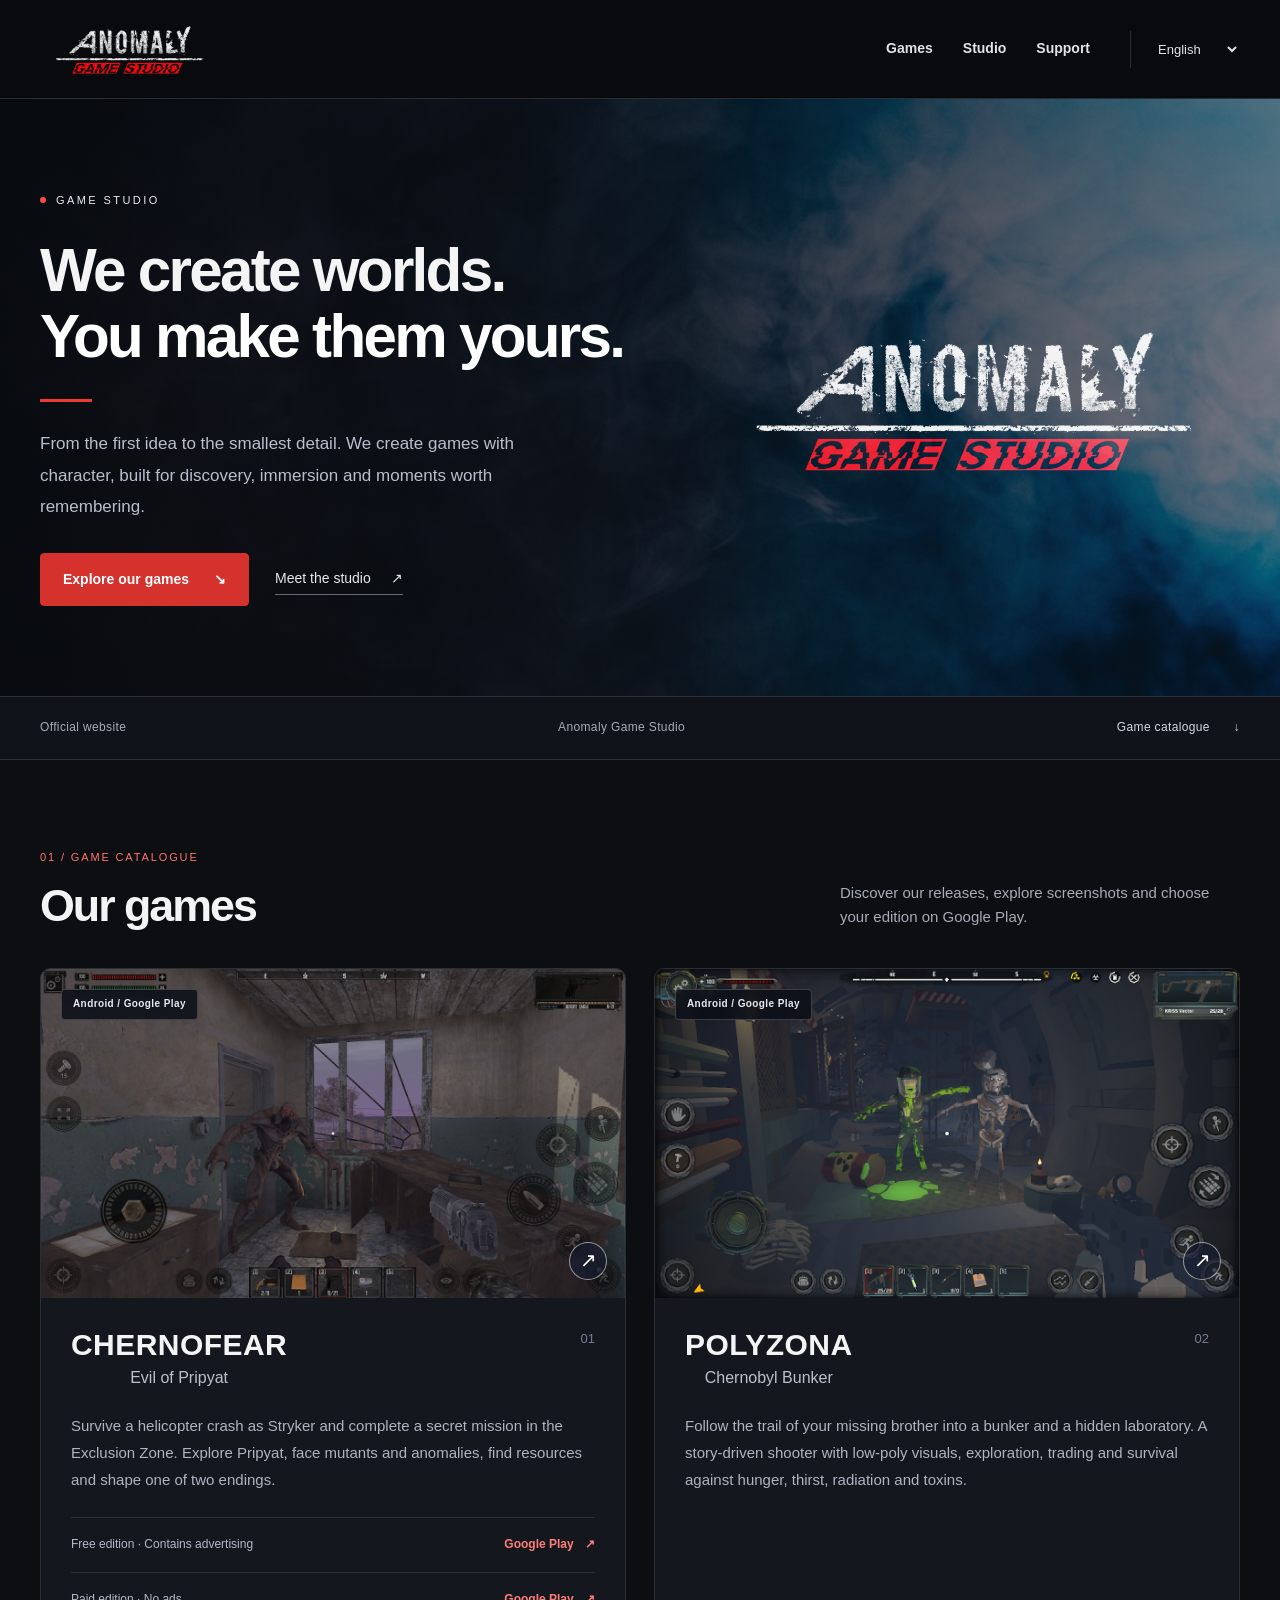
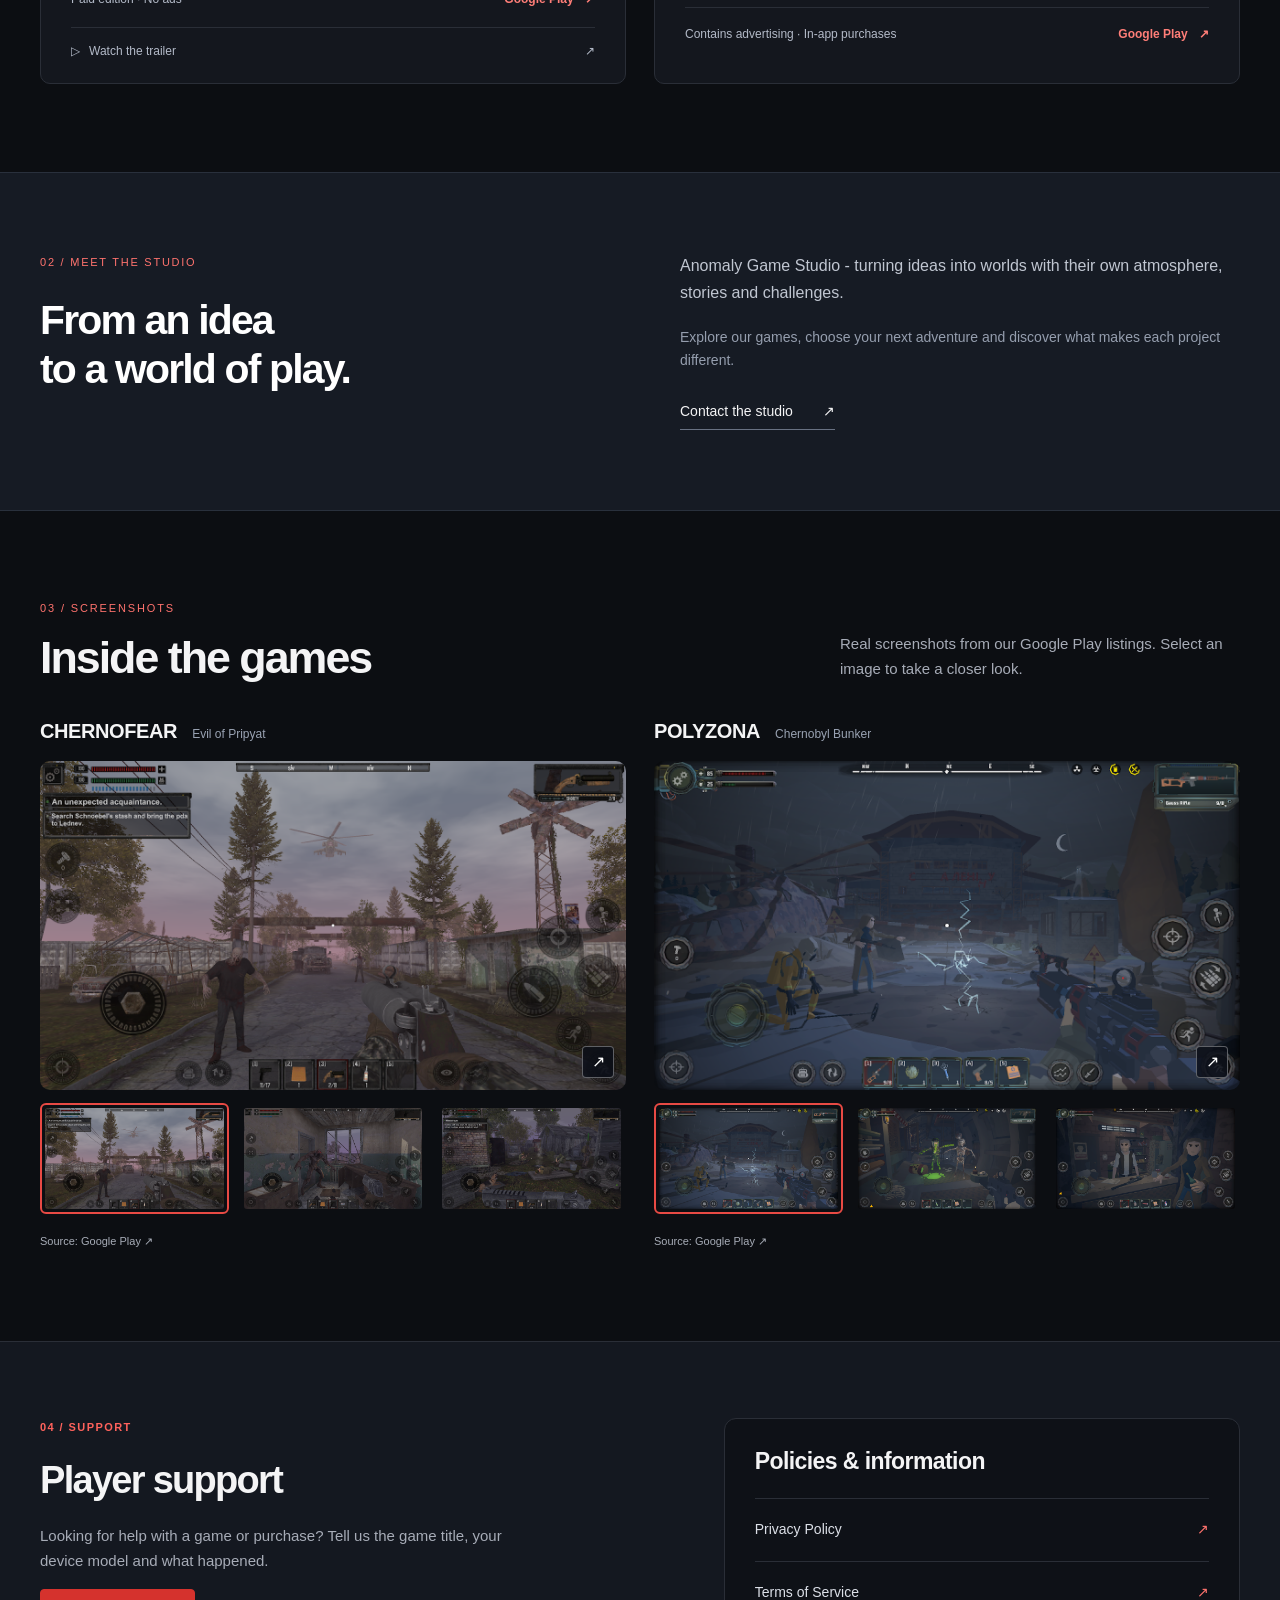
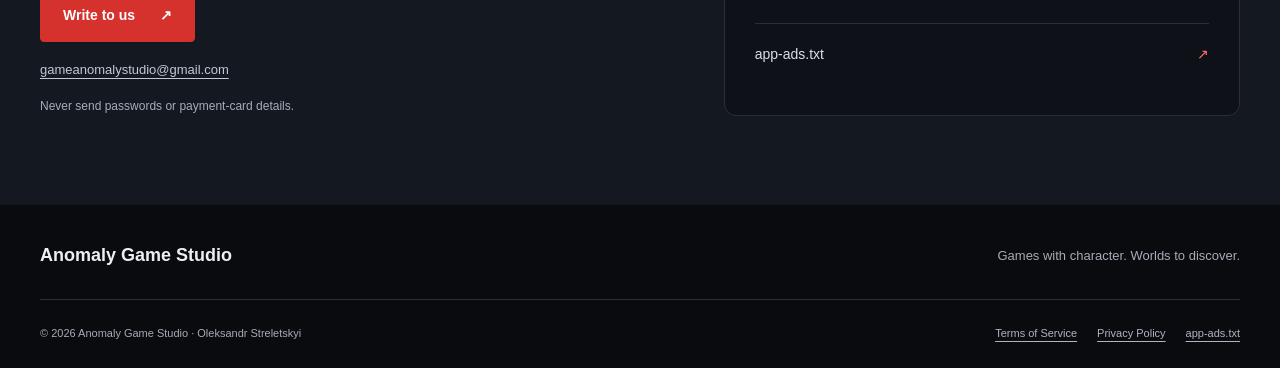
==== commit bdad1833: "Publish approved dark studio website and expandable game catalogue Use the studio logo and supplied " ====
--- a/index.html
+++ b/index.html
@@ -1 +1,2 @@
-<!doctype html><html lang="en"><head><meta charset="utf-8"><meta name="viewport" content="width=device-width,initial-scale=1"><meta name="theme-color" content="#121710"><title>Anomaly Game Studio · Official games and support | Anomaly Game Studio</title><meta name="description" content="Official games, support and policies from Anomaly Game Studio."><link rel="stylesheet" href="style.css"><script defer src="content.js"></script><script defer src="render.js"></script><script defer src="site.js"></script></head><body data-page="home"><header class="topbar"><div class="wrap"><a class="brand" href="index.html?lang=en">Anomaly Game Studio</a><nav class="nav" aria-label="Our games"><a href="index.html?lang=en#games">Our games</a><a href="index.html?lang=en#compare">Compare screenshots</a><a href="index.html?lang=en#support">Support</a><select id="language" aria-label="Language"><option value="en" selected>English</option><option value="ru">Русский</option><option value="uk">Українська</option><option value="cs">Čeština</option><option value="pl">Polski</option><option value="de">Deutsch</option><option value="fr">Français</option><option value="es">Español</option></select></nav></div></header><main id="main"><section class="hero"><div class="wrap"><p class="eyebrow">Independent games · Chernobyl Exclusion Zone</p><h1>Every journey leaves an anomaly.</h1><p class="intro">Abandoned cities. Forgotten bunkers. Stories waiting beyond the perimeter. Enter the worlds of CHERNOFEAR and POLYZONA.</p><div class="actions"><a class="button" href="#games">Explore our games ↓</a><a class="button secondary" href="#support">Contact the studio</a></div></div></section><section class="section wrap" id="games"><div class="section-heading"><h2>Choose your journey.</h2><p>Atmospheric shooters and survival stories set among the ruins of the Zone.</p></div><article class="game"><div class="game-art"><img src="assets/chernofear-2.jpg" alt="CHERNOFEAR: Evil of Pripyat" width="1280" height="720" loading="lazy"><div class="art-caption wordmark">CHERNOFEAR<small>Evil of Pripyat</small></div></div><div class="game-copy"><p class="eyebrow">01 / CHERNOFEAR</p><p>Step into the boots of Stryker, an elite operative stranded after a helicopter crash. Explore Pripyat, abandoned villages and secret facilities while confronting mutants, bandits and the mysteries of the Exclusion Zone.</p><div class="edition"><div><strong>CHERNOFEAR</strong><span>Free edition · Contains advertising</span></div><a class="store-link" aria-label="View on Google Play - CHERNOFEAR" href="https://play.google.com/store/apps/details?id=com.AnomalyGameStudio.S.T.R.Y.K.E.R.ShadowWarDemo">Google Play ↗</a></div><div class="edition"><div><strong>CHERNOFEAR</strong><span>Paid edition · No ads</span></div><a class="store-link" aria-label="View on Google Play - CHERNOFEAR" href="https://play.google.com/store/apps/details?id=com.AnomalyGameStudio.STRYKERAnomalyZone">Google Play ↗</a></div></div></article><article class="game"><div class="game-art"><img src="assets/polyzona-2.jpg" alt="POLYZONA - Chernobyl Bunker" width="1280" height="720" loading="lazy"><div class="art-caption wordmark">POLYZONA<small>Chernobyl Bunker</small></div></div><div class="game-copy"><p class="eyebrow">02 / POLYZONA</p><p>A search for your missing brother leads into an abandoned bunker and a hidden underground laboratory. Discover a dark post-apocalyptic world of metro tunnels, scrapyards and the ruins of Chernobyl.</p><div class="edition"><div><strong>POLYZONA</strong><span>Contains advertising · In-app purchases</span></div><a class="store-link" aria-label="View on Google Play - POLYZONA" href="https://play.google.com/store/apps/details?id=com.AnomalyGameStudio.POLYZONAChernobylBunker">Google Play ↗</a></div></div></article><div class="trailer"><span>CHERNOFEAR: Evil of Pripyat</span><a href="https://www.youtube.com/watch?v=1zWqXCwfO8M">Watch the trailer ↗</a></div></section><section class="section wrap" id="compare"><div class="section-heading"><h2>Compare the worlds.</h2><p>Actual screenshots from Google Play. Select an image in either gallery to compare the games, or open it at full size.</p></div><div class="compare-grid"><article class="gallery" data-gallery="chernofear"><h3>CHERNOFEAR</h3><button class="gallery-stage" aria-label="Open screenshot - CHERNOFEAR"><img src="assets/chernofear-1.jpg" alt="CHERNOFEAR - 1" width="1280" height="720" loading="lazy"></button><div class="thumbs"><button data-image="1" aria-label="CHERNOFEAR - 1" aria-pressed="true"><img src="assets/chernofear-1.jpg" alt="" width="320" height="180" loading="lazy"></button><button data-image="2" aria-label="CHERNOFEAR - 2" aria-pressed="false"><img src="assets/chernofear-2.jpg" alt="" width="320" height="180" loading="lazy"></button><button data-image="3" aria-label="CHERNOFEAR - 3" aria-pressed="false"><img src="assets/chernofear-3.jpg" alt="" width="320" height="180" loading="lazy"></button></div><a class="source" href="https://play.google.com/store/apps/details?id=com.AnomalyGameStudio.S.T.R.Y.K.E.R.ShadowWarDemo">Source: Google Play ↗</a></article><article class="gallery" data-gallery="polyzona"><h3>POLYZONA</h3><button class="gallery-stage" aria-label="Open screenshot - POLYZONA"><img src="assets/polyzona-1.jpg" alt="POLYZONA - 1" width="1280" height="720" loading="lazy"></button><div class="thumbs"><button data-image="1" aria-label="POLYZONA - 1" aria-pressed="true"><img src="assets/polyzona-1.jpg" alt="" width="320" height="180" loading="lazy"></button><button data-image="2" aria-label="POLYZONA - 2" aria-pressed="false"><img src="assets/polyzona-2.jpg" alt="" width="320" height="180" loading="lazy"></button><button data-image="3" aria-label="POLYZONA - 3" aria-pressed="false"><img src="assets/polyzona-3.jpg" alt="" width="320" height="180" loading="lazy"></button></div><a class="source" href="https://play.google.com/store/apps/details?id=com.AnomalyGameStudio.POLYZONAChernobylBunker">Source: Google Play ↗</a></article></div></section><section class="info section" id="support"><div class="wrap info-grid"><section class="info-card"><h2>Need a hand?</h2><p>For game or purchase support, email the studio with the game name, your device model and a description of the issue.</p><a class="support-mail" href="mailto:gameanomalystudio@gmail.com">gameanomalystudio@gmail.com</a><p class="note">Never send passwords or payment-card details.</p></section><section class="info-card"><h2>Policies &amp; information</h2><ul class="link-list"><li><a href="terms.html?lang=en">Terms of Service ↗</a></li><li><a href="privacy.html?lang=en">Privacy Policy ↗</a></li><li><a href="app-ads.txt">app-ads.txt ↗</a></li></ul></section></div></section></main><dialog id="lightbox" aria-label="Open screenshot"><button id="close-dialog">Close</button><img id="large-image" alt=""></dialog><footer class="footer"><div class="wrap"><p>© 2026 Anomaly Game Studio · Oleksandr Streletskyi</p><div><a href="terms.html?lang=en">Terms of Service</a> · <a href="privacy.html?lang=en">Privacy Policy</a> · <a href="app-ads.txt">app-ads.txt</a></div></div></footer></body></html>+<!doctype html>
+<html lang="en"><head><meta charset="utf-8"><meta name="viewport" content="width=device-width,initial-scale=1"><meta name="theme-color" content="#0b0d11"><title>Anomaly Game Studio | Games with character</title><meta name="description" content="Games from Anomaly Game Studio. Explore our games, browse screenshots and find player support and policies."><link rel="stylesheet" href="style.css?v=studio2"><script defer src="content.js?v=studio2"></script><script defer src="games.js?v=studio2"></script><script defer src="render.js?v=studio2"></script><script defer src="site.js?v=studio2"></script></head><body data-page="home"><a class="skip" href="#main">Jump to content</a><header class="topbar"><div class="wrap header-inner"><a class="brand" href="index.html?lang=en" aria-label="Anomaly Game Studio"><img class="brand-logo" src="assets/studio-logo.png" alt="Anomaly Game Studio" width="1024" height="448"></a><nav class="nav" aria-label="Game catalogue"><a href="index.html?lang=en#games">Games</a><a href="index.html?lang=en#studio">Studio</a><a href="index.html?lang=en#support">Support</a></nav><label class="language"><span class="sr-only">Language</span><select id="language"><option value="en" selected>English</option><option value="ru">Русский</option><option value="uk">Українська</option><option value="cs">Čeština</option><option value="pl">Polski</option><option value="de">Deutsch</option><option value="fr">Français</option><option value="es">Español</option></select></label></div></header><main id="main"><div class="hero-shell"><section class="hero wrap"><div class="hero-copy"><p class="eyebrow"><span class="status-dot"></span>Game studio</p><h1><span>We create worlds.</span><span class="accent">You make them yours.</span></h1><p class="intro">From the first idea to the smallest detail. We create games with character, built for discovery, immersion and moments worth remembering.</p><div class="actions"><a class="button" href="#games">Explore our games <span aria-hidden="true">↘</span></a><a class="text-link" href="#studio">Meet the studio <span aria-hidden="true">↗</span></a></div></div><div class="hero-visual"><img class="hero-logo" src="assets/studio-logo.png" alt="Anomaly Game Studio" width="1024" height="448" fetchpriority="high"></div></section></div><div class="studio-strip"><div class="wrap"><span>Official website</span><span>Anomaly Game Studio</span><a href="#games">Game catalogue <span aria-hidden="true">↓</span></a></div></div><section class="section wrap" id="games"><div class="section-heading"><div><p class="eyebrow">01 / Game catalogue</p><h2>Our games</h2></div><p>Discover our releases, explore screenshots and choose your edition on Google Play.</p></div><div class="games-grid"><article class="game"><a class="game-art" href="#gallery-chernofear" aria-label="Open screenshot - CHERNOFEAR"><img src="assets/chernofear-2.jpg" alt="CHERNOFEAR: Evil of Pripyat" width="1280" height="720" loading="lazy"><span class="platform">Android / Google Play</span><span class="art-link" aria-hidden="true">↗</span></a><div class="game-copy"><div class="game-title"><div><h3>CHERNOFEAR</h3><p class="subtitle">Evil of Pripyat</p></div><span class="game-number">01</span></div><p class="game-description">Survive a helicopter crash as Stryker and complete a secret mission in the Exclusion Zone. Explore Pripyat, face mutants and anomalies, find resources and shape one of two endings.</p><div class="editions"><a class="edition" href="https://play.google.com/store/apps/details?id=com.AnomalyGameStudio.S.T.R.Y.K.E.R.ShadowWarDemo" aria-label="View on Google Play - CHERNOFEAR - Free edition · Contains advertising"><span>Free edition · Contains advertising</span><span class="store-link">Google Play <span aria-hidden="true">↗</span></span></a><a class="edition" href="https://play.google.com/store/apps/details?id=com.AnomalyGameStudio.STRYKERAnomalyZone" aria-label="View on Google Play - CHERNOFEAR - Paid edition · No ads"><span>Paid edition · No ads</span><span class="store-link">Google Play <span aria-hidden="true">↗</span></span></a></div><a class="trailer" href="https://www.youtube.com/watch?v=1zWqXCwfO8M"><span aria-hidden="true">▷</span> Watch the trailer <span aria-hidden="true">↗</span></a></div></article><article class="game"><a class="game-art" href="#gallery-polyzona" aria-label="Open screenshot - POLYZONA"><img src="assets/polyzona-2.jpg" alt="POLYZONA: Chernobyl Bunker" width="1280" height="720" loading="lazy"><span class="platform">Android / Google Play</span><span class="art-link" aria-hidden="true">↗</span></a><div class="game-copy"><div class="game-title"><div><h3>POLYZONA</h3><p class="subtitle">Chernobyl Bunker</p></div><span class="game-number">02</span></div><p class="game-description">Follow the trail of your missing brother into a bunker and a hidden laboratory. A story-driven shooter with low-poly visuals, exploration, trading and survival against hunger, thirst, radiation and toxins.</p><div class="editions"><a class="edition" href="https://play.google.com/store/apps/details?id=com.AnomalyGameStudio.POLYZONAChernobylBunker" aria-label="View on Google Play - POLYZONA - Contains advertising · In-app purchases"><span>Contains advertising · In-app purchases</span><span class="store-link">Google Play <span aria-hidden="true">↗</span></span></a></div></div></article></div></section><section class="about" id="studio"><div class="wrap about-grid"><div><p class="eyebrow">02 / Meet the studio</p><h2>From an idea<br>to a world of play.</h2></div><div class="about-copy"><p>Anomaly Game Studio - turning ideas into worlds with their own atmosphere, stories and challenges.</p><p>Explore our games, choose your next adventure and discover what makes each project different.</p><a class="light-link" href="#support">Contact the studio <span aria-hidden="true">↗</span></a></div></div></section><section class="section wrap" id="compare"><div class="section-heading"><div><p class="eyebrow">03 / Screenshots</p><h2>Inside the games</h2></div><p>Real screenshots from our Google Play listings. Select an image to take a closer look.</p></div><div class="compare-grid"><div id="gallery-chernofear"><article class="gallery" data-gallery="chernofear"><div class="gallery-heading"><h3>CHERNOFEAR</h3><span>Evil of Pripyat</span></div><button class="gallery-stage" aria-label="Open screenshot - CHERNOFEAR"><img src="assets/chernofear-1.jpg" alt="CHERNOFEAR - 1" width="1280" height="720" loading="lazy"><span class="expand" aria-hidden="true">↗</span></button><div class="thumbs"><button data-src="assets/chernofear-1.jpg" data-number="1" aria-label="CHERNOFEAR - 1" aria-pressed="true"><img src="assets/chernofear-1.jpg" alt="" width="320" height="180" loading="lazy"></button><button data-src="assets/chernofear-2.jpg" data-number="2" aria-label="CHERNOFEAR - 2" aria-pressed="false"><img src="assets/chernofear-2.jpg" alt="" width="320" height="180" loading="lazy"></button><button data-src="assets/chernofear-3.jpg" data-number="3" aria-label="CHERNOFEAR - 3" aria-pressed="false"><img src="assets/chernofear-3.jpg" alt="" width="320" height="180" loading="lazy"></button></div><a class="source" href="https://play.google.com/store/apps/details?id=com.AnomalyGameStudio.S.T.R.Y.K.E.R.ShadowWarDemo">Source: Google Play <span aria-hidden="true">↗</span></a></article></div><div id="gallery-polyzona"><article class="gallery" data-gallery="polyzona"><div class="gallery-heading"><h3>POLYZONA</h3><span>Chernobyl Bunker</span></div><button class="gallery-stage" aria-label="Open screenshot - POLYZONA"><img src="assets/polyzona-1.jpg" alt="POLYZONA - 1" width="1280" height="720" loading="lazy"><span class="expand" aria-hidden="true">↗</span></button><div class="thumbs"><button data-src="assets/polyzona-1.jpg" data-number="1" aria-label="POLYZONA - 1" aria-pressed="true"><img src="assets/polyzona-1.jpg" alt="" width="320" height="180" loading="lazy"></button><button data-src="assets/polyzona-2.jpg" data-number="2" aria-label="POLYZONA - 2" aria-pressed="false"><img src="assets/polyzona-2.jpg" alt="" width="320" height="180" loading="lazy"></button><button data-src="assets/polyzona-3.jpg" data-number="3" aria-label="POLYZONA - 3" aria-pressed="false"><img src="assets/polyzona-3.jpg" alt="" width="320" height="180" loading="lazy"></button></div><a class="source" href="https://play.google.com/store/apps/details?id=com.AnomalyGameStudio.POLYZONAChernobylBunker">Source: Google Play <span aria-hidden="true">↗</span></a></article></div></div></section><section class="support-section" id="support"><div class="wrap support-grid"><section><p class="eyebrow">04 / Support</p><h2>Player support</h2><p>Looking for help with a game or purchase? Tell us the game title, your device model and what happened.</p><a class="button" href="mailto:gameanomalystudio@gmail.com">Write to us <span aria-hidden="true">↗</span></a><a class="support-mail" href="mailto:gameanomalystudio@gmail.com">gameanomalystudio@gmail.com</a><p class="note">Never send passwords or payment-card details.</p></section><section class="policy-panel"><h3>Policies &amp; information</h3><ul class="link-list"><li><a href="privacy.html?lang=en"><span>Privacy Policy</span><span aria-hidden="true">↗</span></a></li><li><a href="terms.html?lang=en"><span>Terms of Service</span><span aria-hidden="true">↗</span></a></li><li><a href="app-ads.txt"><span>app-ads.txt</span><span aria-hidden="true">↗</span></a></li></ul></section></div></section></main><dialog id="lightbox" aria-label="Open screenshot"><button id="close-dialog">Close <span aria-hidden="true">×</span></button><img id="large-image" alt=""></dialog><footer class="footer"><div class="wrap footer-top"><a class="footer-brand" href="index.html?lang=en">Anomaly Game Studio</a><p>Games with character. Worlds to discover.</p></div><div class="wrap footer-bottom"><p>© 2026 Anomaly Game Studio · Oleksandr Streletskyi</p><div class="footer-links"><a href="terms.html?lang=en">Terms of Service</a><a href="privacy.html?lang=en">Privacy Policy</a><a href="app-ads.txt">app-ads.txt</a></div></div></footer></body></html>
--- a/style.css
+++ b/style.css
@@ -1,6 +1,65 @@
+:root{color-scheme:light;--bg:#f8f9fc;--paper:#fff;--ink:#181c2b;--muted:#626979;--blue:#3455d9;--line:#dfe3ed;--radius:16px}
+*{box-sizing:border-box}html{scroll-behavior:smooth;scroll-padding-top:24px}body{margin:0;background:var(--bg);color:var(--ink);font:16px/1.65 "Segoe UI",Inter,Arial,sans-serif;-webkit-font-smoothing:antialiased}a{color:var(--blue);text-underline-offset:4px}a:hover{color:#233b9e}button,select{font:inherit}button,a,select{-webkit-tap-highlight-color:transparent}a:focus-visible,button:focus-visible,select:focus-visible,summary:focus-visible{outline:3px solid var(--blue);outline-offset:5px}img{display:block;max-width:100%;height:auto}h1,h2,h3,p{margin-top:0}h1,h2,h3{line-height:1.1;letter-spacing:-.045em;font-weight:650}h1{font-size:clamp(40px,5.1vw,74px);margin-bottom:26px}h1>span{display:block}h2{font-size:clamp(34px,3.5vw,50px);margin-bottom:22px}h3{font-size:28px}.wrap{width:min(1240px,calc(100% - 80px));margin:auto}.topbar{background:var(--paper);border-bottom:1px solid var(--line)}.header-inner{display:flex;align-items:center;gap:40px;min-height:94px}.brand{display:flex;align-items:center;gap:12px;text-decoration:none;color:var(--ink);flex-shrink:0}.brand-symbol{font-size:46px;line-height:1;font-weight:800;letter-spacing:-6px;margin-right:5px}.brand-symbol span{color:var(--blue)}.brand-name{font-size:17px;letter-spacing:.08em;font-weight:750;line-height:1.25}.brand-name>span{display:block;font-size:9px;letter-spacing:.3em;font-weight:500;margin-top:3px}.nav{display:flex;gap:30px;margin-left:auto}.nav a{font-size:14px;font-weight:550;color:var(--ink);text-decoration:none}.nav a:hover{color:var(--blue)}.language{border-left:1px solid var(--line);padding-left:23px}.language select{border:0;color:var(--ink);background:transparent;padding:10px 0;font-size:13px;max-width:125px;cursor:pointer}.hero{display:grid;grid-template-columns:1.22fr 1fr;align-items:center;gap:60px;padding-top:64px;padding-bottom:64px}.eyebrow{font-size:11px;text-transform:uppercase;letter-spacing:.13em;font-weight:650;color:var(--blue);margin-bottom:24px;display:flex;align-items:center;gap:10px}.status-dot{height:7px;width:7px;border-radius:50%;background:var(--blue);flex-shrink:0}.accent{color:var(--blue)}.intro{font-size:17px;color:var(--muted);max-width:490px;line-height:1.8;margin-bottom:31px}.actions{display:flex;align-items:center;gap:26px;flex-wrap:wrap}.button{display:inline-flex;align-items:center;justify-content:space-between;gap:25px;background:var(--blue);color:#fff;border:1px solid var(--blue);border-radius:6px;text-decoration:none;padding:14px 22px;font-size:14px;font-weight:600;min-height:50px}.button:hover{background:#233b9e;color:#fff}.text-link{font-size:14px;color:var(--ink);text-decoration:none;border-bottom:1px solid #aeb6ca;padding:4px 0}.text-link span{margin-left:16px}.hero-visual{position:relative;background:var(--blue);border-radius:var(--radius);aspect-ratio:1/1.06;color:white;overflow:hidden;align-self:stretch;display:flex;align-items:center}.studio-art{width:100%;height:auto}.visual-top,.visual-bottom{position:absolute;left:28px;right:28px;display:flex;justify-content:space-between;font-size:11px;font-weight:600;letter-spacing:.15em}.visual-top{top:25px}.visual-bottom{bottom:25px;font-size:9px;color:#e4e9ff}.studio-strip{border-top:1px solid var(--line);border-bottom:1px solid var(--line);background:white}.studio-strip .wrap{display:flex;align-items:center;justify-content:space-between;padding-top:17px;padding-bottom:17px;font-size:12px;color:var(--muted)}.studio-strip a{color:var(--ink);text-decoration:none}.studio-strip a span{margin-left:20px}.section{padding-top:88px;padding-bottom:88px}.section-heading{display:flex;justify-content:space-between;align-items:end;gap:40px;margin-bottom:38px}.section-heading .eyebrow{margin-bottom:15px}.section-heading h2{margin-bottom:0}.section-heading>p{max-width:400px;color:var(--muted);font-size:15px;margin-bottom:0}.games-grid,.compare-grid{display:grid;grid-template-columns:repeat(2,minmax(0,1fr));gap:28px}.game{background:white;border:1px solid var(--line);border-radius:var(--radius);overflow:hidden;display:flex;flex-direction:column}.game-art{display:block;position:relative;aspect-ratio:16/9;overflow:hidden;background:#242b39}.game-art>img{width:100%;height:100%;object-fit:cover;transition:transform .3s ease}.game-art:hover>img{transform:scale(1.03)}.platform{position:absolute;left:20px;top:20px;font-size:10px;font-weight:600;letter-spacing:.04em;padding:6px 11px;border-radius:4px;background:#fff;color:var(--ink)}.art-link{position:absolute;bottom:18px;right:18px;border:1px solid #ffffff88;background:#151d3299;color:white;border-radius:50%;width:38px;height:38px;display:grid;place-items:center;font-size:20px}.game-copy{padding:28px 28px 20px;flex:1;display:flex;flex-direction:column}.game-title{display:flex;justify-content:space-between;gap:12px;align-items:start}.game-title h3{font-size:29px;letter-spacing:-.03em;margin-bottom:5px}.subtitle{font-size:13px;color:var(--muted);margin-bottom:23px}.game-number{color:#a3aab9;font-size:13px;font-variant-numeric:tabular-nums}.game-description{font-size:14px;color:var(--muted);line-height:1.8;margin-bottom:24px}.editions{margin-top:auto}.edition{display:flex;align-items:center;justify-content:space-between;gap:15px;border-top:1px solid var(--line);padding:17px 0;text-decoration:none;font-size:12px;color:var(--muted)}.edition:hover{color:var(--blue)}.store-link{white-space:nowrap;color:var(--blue);font-weight:650;font-size:12px}.store-link span{margin-left:8px}.trailer{display:flex;gap:9px;align-items:center;font-size:12px;text-decoration:none;color:var(--muted);border-top:1px solid var(--line);padding:14px 0 0}.trailer span:last-child{margin-left:auto}.about{padding:80px 0;background:#1b2442;color:white}.about-grid{display:grid;grid-template-columns:1fr 1fr;gap:80px;align-items:start}.about .eyebrow{color:#b8c5ff}.about h2{font-size:clamp(32px,3.2vw,47px);line-height:1.17;margin-bottom:0}.about-copy p{color:#d3d8e9;font-size:16px;margin-bottom:20px}.about-copy p+p{font-size:14px;color:#aeb9d4}.light-link{color:white;text-decoration:none;display:inline-flex;gap:30px;align-items:center;font-size:14px;border-bottom:1px solid #7180a7;padding-bottom:6px;margin-top:8px}.light-link:hover{color:#c7d1ff}.gallery-heading{display:flex;align-items:baseline;gap:15px;flex-wrap:wrap;margin-bottom:16px}.gallery-heading h3{font-size:20px;margin:0;letter-spacing:-.02em}.gallery-heading>span{font-size:12px;color:var(--muted)}.gallery-stage{width:100%;position:relative;padding:0;border:0;border-radius:10px;overflow:hidden;cursor:zoom-in;display:block;background:#1b2442}.gallery-stage img{width:100%;aspect-ratio:16/9;object-fit:cover}.expand{position:absolute;right:12px;bottom:12px;background:#fff;color:var(--ink);border-radius:4px;width:32px;height:32px;display:grid;place-items:center}.thumbs{display:flex;gap:10px;margin:13px 0}.thumbs button{padding:3px;border:2px solid transparent;background:transparent;border-radius:6px;cursor:pointer;width:calc(100% / 3)}.thumbs button img{border-radius:3px;width:100%;aspect-ratio:16/9;object-fit:cover}.thumbs button[aria-pressed=true]{border-color:var(--blue)}.source{font-size:11px;color:var(--muted);text-decoration:none}.support-section{background:#edf0f8;border-top:1px solid var(--line);padding:76px 0}.support-grid{display:grid;grid-template-columns:1.15fr 1fr;gap:90px;align-items:start}.support-grid h2{font-size:38px}.support-grid section>p:not(.eyebrow){font-size:15px;color:var(--muted);max-width:470px}.support-mail{display:block;margin-top:17px;font-size:13px;overflow-wrap:anywhere}.note{font-size:12px!important;margin-top:17px}.policy-panel{padding:30px;background:white;border:1px solid var(--line);border-radius:12px}.policy-panel h3{font-size:23px;letter-spacing:-.025em;margin-bottom:24px}.link-list{list-style:none;padding:0;margin:0}.link-list li{border-top:1px solid var(--line)}.link-list a{display:flex;justify-content:space-between;gap:18px;padding:19px 0;text-decoration:none;font-size:14px}.footer{padding:36px 0 26px;background:white}.footer-top,.footer-bottom{display:flex;justify-content:space-between;align-items:center;gap:22px;flex-wrap:wrap}.footer-top{padding-bottom:28px;border-bottom:1px solid var(--line)}.footer-brand{font-weight:650;color:var(--ink);text-decoration:none;font-size:18px}.footer-top p{font-size:13px;color:var(--muted);margin:0}.footer-bottom{padding-top:24px;color:var(--muted);font-size:11px}.footer-bottom p{margin:0}.footer-links{display:flex;gap:20px;flex-wrap:wrap}.footer-links a{color:var(--muted)}.legal{max-width:840px;margin:60px auto 90px;padding:0 24px}.legal h1{font-size:clamp(36px,5vw,56px);margin-top:28px;overflow-wrap:anywhere}.legal h2{font-size:26px;margin-top:38px}.legal p{color:#50596c;overflow-wrap:anywhere}.back{font-size:13px}.notice{padding:20px;border-left:3px solid var(--blue);background:#edf0fa}.skip{position:absolute;left:16px;top:-100px;background:var(--blue);color:white;padding:12px;z-index:10}.skip:focus{top:12px}.sr-only{position:absolute;width:1px;height:1px;padding:0;margin:-1px;overflow:hidden;clip:rect(0,0,0,0);white-space:nowrap;border:0}dialog{padding:52px 16px 16px;border:1px solid #555f7a;border-radius:12px;background:#111727;max-width:min(96vw,1280px);max-height:94vh;color:white}dialog::backdrop{background:#101626dd}dialog img{max-height:78vh;object-fit:contain;width:auto;max-width:100%;margin:auto}#close-dialog{position:absolute;right:16px;top:12px;border:0;border-radius:4px;background:#fff;color:#111827;padding:6px 14px;cursor:pointer;font-size:13px}
+@media(min-width:1450px){.hero{gap:80px}.hero-visual{max-height:515px}}
+@media(max-width:1000px){.wrap{width:calc(100% - 48px)}.header-inner{gap:24px}.nav{gap:20px}.hero{gap:30px}.hero h1{font-size:clamp(40px,5.2vw,58px)}.hero-visual{aspect-ratio:auto;min-height:390px}.about-grid,.support-grid{gap:40px}.edition{align-items:flex-start;flex-direction:column;gap:7px}.section-heading>p{max-width:330px}}
+@media(max-width:720px){.wrap{width:calc(100% - 40px)}.header-inner{min-height:108px;flex-wrap:wrap;padding:14px 0;column-gap:12px;row-gap:8px}.brand-name{font-size:14px}.brand-symbol{font-size:38px}.nav{order:3;width:100%;margin:0;gap:25px;justify-content:center;border-top:1px solid var(--line);padding-top:9px}.nav a{font-size:13px}.language{margin-left:auto;padding-left:10px}.language select{font-size:12px;max-width:105px}.hero{grid-template-columns:1fr;gap:35px;padding-top:44px;padding-bottom:35px}.hero h1{font-size:clamp(39px,8.5vw,61px)}.eyebrow{font-size:10px;letter-spacing:.09em}.intro{font-size:16px;max-width:100%}.hero-visual{aspect-ratio:1.3;min-height:0;max-height:410px;justify-content:center}.studio-art{width:85%;max-height:100%}.visual-top,.visual-bottom{left:20px;right:20px}.visual-top{top:17px}.visual-bottom{bottom:17px}.studio-strip .wrap{font-size:10px;gap:12px}.studio-strip .wrap>span:nth-child(2){display:none}.section{padding-top:52px;padding-bottom:52px}.section-heading{display:block;margin-bottom:28px}.section-heading>p{max-width:100%;margin-top:18px}.games-grid,.compare-grid,.about-grid,.support-grid{grid-template-columns:1fr;gap:28px}.game-copy{padding:23px}.game-title h3{font-size:28px}.game-description{font-size:14px}.edition{flex-direction:row;align-items:center}.platform{top:13px;left:13px;font-size:9px}.about,.support-section{padding:50px 0}.about-copy p{font-size:15px}.about h2{font-size:36px}.compare-grid{gap:36px}.support-grid h2{font-size:35px}.policy-panel{padding:24px}.footer-top,.footer-bottom{align-items:start;flex-direction:column;gap:14px}.footer-links{gap:13px;font-size:11px}.legal{margin-top:35px}.legal h1{font-size:36px}.legal h2{font-size:24px}.gallery-heading h3{font-size:19px}}
+@media(max-width:380px){.edition{flex-direction:column;align-items:start}.actions{gap:18px}.game-title h3{font-size:25px}}
+@media(prefers-reduced-motion:reduce){html{scroll-behavior:auto}*{transition:none!important}}
 
-:root{color-scheme:dark;--bg:#121710;--panel:#1c2319;--line:#38432e;--text:#f1f0e4;--muted:#bdc3b3;--accent:#dcf28a;--gold:#eed487}
-*{box-sizing:border-box}html{scroll-behavior:smooth;scroll-padding-top:30px}body{margin:0;background:var(--bg);color:var(--text);font:17px/1.65 system-ui,-apple-system,"Segoe UI",sans-serif}a{color:var(--accent);text-underline-offset:4px}a:hover{color:#fff}a:focus-visible{outline:3px solid var(--gold);outline-offset:5px}h1,h2,h3,p{margin-top:0}h1,h2,h3{line-height:1.12;font-weight:650;letter-spacing:-.045em}h1{font-size:clamp(48px,7.2vw,96px);max-width:900px;margin-bottom:28px}h2{font-size:clamp(34px,4vw,50px);margin-bottom:20px}h3{font-size:30px;margin-bottom:18px}.wrap{width:min(1160px,calc(100% - 48px));margin:auto}.topbar{border-bottom:1px solid var(--line)}.topbar .wrap{display:flex;justify-content:space-between;align-items:center;gap:24px;min-height:88px}.brand{display:flex;align-items:center;gap:13px;color:var(--text);text-decoration:none;font-size:17px;font-weight:700;letter-spacing:-.02em}.mark{width:39px;height:39px;border:1px solid var(--accent);display:grid;place-items:center;border-radius:50%;color:var(--accent);font-size:27px}.nav{display:flex;gap:27px;flex-wrap:wrap}.nav a{color:var(--muted);font-size:14px;text-decoration:none}.nav a:hover{color:var(--accent)}.hero{position:relative;overflow:hidden;border-bottom:1px solid var(--line);background:radial-gradient(ellipse at 90% 15%,#46533160,transparent 58%),linear-gradient(115deg,#182014,#121710)}.hero:after{content:"";position:absolute;pointer-events:none;right:-180px;top:0;width:650px;height:650px;border:1px solid #dcf28a14;border-radius:50%;box-shadow:0 0 0 90px #dcf28a05,0 0 0 180px #dcf28a04}.hero .wrap{position:relative;z-index:1;padding-top:88px;padding-bottom:88px}.eyebrow{text-transform:uppercase;letter-spacing:.18em;font-size:12px;font-weight:650;color:var(--accent);margin-bottom:25px}.hero h1 span{color:var(--accent)}.intro{max-width:610px;font-size:20px;line-height:1.6;color:var(--muted);margin-bottom:32px}.actions{display:flex;gap:12px;flex-wrap:wrap;align-items:center}.button{display:inline-flex;align-items:center;justify-content:center;gap:16px;padding:13px 23px;background:var(--accent);border:1px solid var(--accent);color:#17200e;border-radius:5px;font-size:14px;font-weight:650;text-decoration:none}.button:hover{background:#ecffad;color:#17200e}.button.secondary{color:var(--text);background:transparent;border-color:#6d795c}.button.secondary:hover{border-color:var(--accent);color:var(--accent)}.section{padding-top:76px;padding-bottom:76px}.section-heading{display:flex;justify-content:space-between;align-items:end;gap:35px;margin-bottom:34px}.section-heading p{max-width:420px;color:var(--muted);margin:0 0 6px}.section-heading h2{margin:0}.game{border:1px solid var(--line);border-radius:12px;overflow:hidden;margin-bottom:28px;background:var(--panel);display:grid;grid-template-columns:.78fr 1.22fr}.game-art{position:relative;padding:35px;min-height:375px;display:flex;flex-direction:column;justify-content:space-between;background:radial-gradient(ellipse at 30% 15%,#85965d44,transparent 65%),linear-gradient(155deg,#303d26,#171e13);border-right:1px solid var(--line);overflow:hidden}.game-art:before{content:"";position:absolute;inset:0;background:repeating-linear-gradient(0deg,transparent,transparent 49px,#dcf28a08 50px),repeating-linear-gradient(90deg,transparent,transparent 49px,#dcf28a08 50px);pointer-events:none}.game-art.poly{background:radial-gradient(ellipse at 80% 0%,#a0824940,transparent 60%),linear-gradient(150deg,#38311f,#1c2016)}.game-art>*{position:relative}.game-number{color:var(--muted);font-size:12px;letter-spacing:.15em}.wordmark{font-size:clamp(30px,4.1vw,51px);font-weight:800;letter-spacing:-.06em;line-height:1.05;overflow-wrap:anywhere}.wordmark small{display:block;margin-top:14px;font-size:13px;font-weight:500;letter-spacing:.12em;text-transform:uppercase;color:var(--muted)}.game-art .signal{font-size:12px;letter-spacing:.09em;color:var(--gold)}.game-copy{padding:36px 40px}.game-copy p{color:var(--muted)}.tags{display:flex;gap:8px;flex-wrap:wrap;margin-bottom:22px}.tag{font-size:11px;text-transform:uppercase;letter-spacing:.08em;padding:5px 9px;border:1px solid #566344;border-radius:3px;color:var(--accent)}.features{padding-left:20px;color:var(--muted);font-size:15px;margin-bottom:26px}.features li{margin-bottom:7px}.edition{display:flex;justify-content:space-between;align-items:center;gap:18px;border-top:1px solid var(--line);padding:18px 0}.edition:last-child{padding-bottom:0}.edition strong{font-size:15px;display:block}.edition span{font-size:13px;color:var(--muted)}.store-link{font-size:14px;white-space:nowrap;font-weight:600}.trailer{display:flex;justify-content:space-between;gap:20px;flex-wrap:wrap;align-items:center;border-top:1px solid var(--line);padding:23px 0 0;color:var(--muted);font-size:15px}.info{border-top:1px solid var(--line);background:#171d14}.info-grid{display:grid;grid-template-columns:1fr 1fr;gap:24px}.info-card{padding:30px;border:1px solid var(--line);border-radius:10px}.info-card h3{font-size:26px}.info-card p{color:var(--muted);font-size:15px}.link-list{list-style:none;margin:0;padding:0}.link-list li{border-top:1px solid var(--line)}.link-list a{display:flex;justify-content:space-between;gap:12px;padding:14px 0;text-decoration:none;font-size:15px}.support-mail{overflow-wrap:anywhere;font-size:18px}.note{font-size:13px!important;margin-top:18px;margin-bottom:0}.footer{border-top:1px solid var(--line);padding:27px 0;color:var(--muted);font-size:12px}.footer .wrap{display:flex;justify-content:space-between;gap:16px;flex-wrap:wrap}.footer p{margin:0}.skip{position:absolute;left:16px;top:-90px;background:var(--accent);color:#111;padding:12px;z-index:10}.skip:focus{top:12px}@media(max-width:760px){.wrap{width:calc(100% - 32px)}.topbar .wrap{min-height:90px;padding:17px 0;align-items:flex-start;flex-direction:column;gap:14px}.nav{gap:22px}.hero .wrap{padding:56px 0}.intro{font-size:18px}.section{padding-top:48px;padding-bottom:48px}.section-heading{display:block}.section-heading p{margin-top:18px}.game{grid-template-columns:1fr}.game-art{min-height:250px;border-right:0;border-bottom:1px solid var(--line);padding:27px}.wordmark{font-size:46px}.game-copy{padding:27px}.info-grid{grid-template-columns:1fr}.info-card{padding:25px}.edition{flex-wrap:wrap}}@media(prefers-reduced-motion:reduce){html{scroll-behavior:auto}}
-
-select{font:inherit;font-size:14px;max-width:170px;border:1px solid #6d795c;border-radius:5px;padding:8px 12px;background:#182014;color:#f1f0e4}.topbar .wrap{flex-wrap:wrap;padding:18px 0}.nav{align-items:center;gap:20px}.hero{background:linear-gradient(90deg,#10160eee 0%,#10160edb 45%,#10160e33 100%),url('assets/chernofear-1.jpg') center 46%/cover}.hero:after{display:none}.hero .wrap{padding-top:100px;padding-bottom:100px}.hero h1{font-size:clamp(46px,6vw,82px);max-width:790px;text-wrap:balance}.hero .intro{color:#e0e3d5;max-width:570px}.game-art{padding:0;min-height:360px}.game-art:before{display:none}.game-art img{width:100%;height:100%;object-fit:cover;position:absolute}.game-art:after{content:'';position:absolute;inset:0;background:linear-gradient(0deg,#111a12e8,transparent 75%)}.art-caption{z-index:1;padding:24px;position:absolute;bottom:0;width:100%}.wordmark{font-size:clamp(32px,3vw,44px);text-shadow:0 2px 12px #000}.compare-grid{display:grid;grid-template-columns:1fr 1fr;gap:24px}.gallery{min-width:0;border:1px solid var(--line);border-radius:10px;overflow:hidden;background:var(--panel)}.gallery h3{font-size:22px;margin:0;padding:20px 22px}.gallery-stage{display:block;width:100%;padding:0;border:0;background:#000;cursor:zoom-in}.gallery-stage img{display:block;width:100%;aspect-ratio:16/9;object-fit:contain}.thumbs{display:flex;gap:8px;padding:14px}.thumbs button{width:calc(100% / 3);border:2px solid transparent;border-radius:4px;padding:0;background:#000;cursor:pointer;overflow:hidden}.thumbs button[aria-pressed=true]{border-color:var(--accent)}.thumbs img{width:100%;display:block;aspect-ratio:16/9;object-fit:cover}.source{display:block;font-size:12px;color:var(--muted);margin:0 15px 17px}.gallery button:focus-visible{outline:3px solid var(--gold);outline-offset:2px}dialog{border:1px solid var(--line);background:#10150f;color:var(--text);border-radius:10px;max-width:calc(100vw - 24px);max-height:95vh;padding:14px}dialog::backdrop{background:#000d}dialog img{display:block;max-width:90vw;max-height:78vh;object-fit:contain}dialog button{float:right;margin-bottom:12px;background:var(--accent);border:0;border-radius:4px;padding:10px 18px;cursor:pointer;color:#121710}.legal{max-width:860px;margin:auto;padding:60px 24px 80px}.legal h1{font-size:clamp(34px,5vw,58px);margin-bottom:22px}.legal h2{font-size:24px;margin-top:36px;letter-spacing:-.02em}.legal p{color:var(--muted)}.legal .notice{background:#222b1c;padding:20px;border-left:3px solid var(--accent);border-radius:4px}.legal .button{margin:10px 0}.info-card a{overflow-wrap:anywhere}.eyebrow{margin-bottom:18px}nav a,button,select{min-height:40px}.back{display:inline-block;margin-bottom:30px}.version-label{display:block;font-size:16px;color:var(--accent);margin-top:12px}@media(max-width:760px){.hero .wrap{padding:65px 0}.hero{background:linear-gradient(90deg,#10160ef5,#10160e99),url('assets/chernofear-1.jpg') center/cover}.game-art{min-height:260px}.compare-grid{grid-template-columns:1fr}.topbar .wrap{gap:18px}.nav{gap:14px}.nav a{display:flex;align-items:center;font-size:13px}.legal{padding:40px 20px}.wordmark{font-size:40px}}@media(min-width:761px){.game{grid-template-columns:1fr 1fr}.game-copy{padding:32px}.game-copy h3{font-size:25px}}
-.gallery-stage img,.thumbs img{height:auto}.gallery-stage{line-height:0}
+/* Studio identity: supplied logo, smoky backdrop, charcoal surfaces and red accents. */
+:root{color-scheme:dark;--bg:#0c0e12;--paper:#13161c;--ink:#f4f4f5;--muted:#a7acb7;--blue:#ff625c;--line:#2a2e37;--radius:10px}
+body{font-family:"Segoe UI Variable","Segoe UI",Arial,sans-serif}
+a:hover{color:#ffaaa6}
+.topbar{background:#080a0d;border-bottom-color:#292d34}
+.header-inner{min-height:98px}
+.brand-logo{width:180px;height:79px;object-fit:contain;mix-blend-mode:screen}
+.nav a{color:#e1e3e9}.nav a:hover{color:#ff625c}
+.language select{color:#e1e3e9}.language select option{background:#141820;color:#f4f4f5}
+.hero-shell{background:linear-gradient(90deg,rgba(6,9,14,.94),rgba(6,9,14,.72) 55%,rgba(6,9,14,.48)),url("assets/studio-background.png") center/cover no-repeat}
+.hero{grid-template-columns:1.17fr 1fr;gap:50px;padding-top:92px;padding-bottom:90px;min-height:580px}
+.hero h1{font-size:clamp(42px,4.7vw,68px);font-weight:680;letter-spacing:-.045em;line-height:1.1}
+.hero .eyebrow{color:#e8ebf2;letter-spacing:.22em;font-weight:500;margin-bottom:29px}
+.status-dot{background:#ff4b45;height:6px;width:6px}
+.accent{color:#fff}
+.hero h1:after{content:"";display:block;width:52px;height:3px;background:#ef3933;margin-top:29px}
+.intro{color:#b8bfcc;font-size:17px;line-height:1.85;margin-bottom:30px}
+.hero-visual{background:transparent;aspect-ratio:auto;min-height:0;max-height:none;border:0;border-radius:0;display:flex;align-items:center;justify-content:center;overflow:visible}
+.hero-logo{width:100%;height:auto;mix-blend-mode:screen;filter:drop-shadow(0 10px 30px #0005)}
+.button{background:#d5322d;border-color:#d5322d;color:white;border-radius:4px}
+.button:hover{background:#ef413b;border-color:#ef413b;color:white}
+.text-link{color:#e5e8ef;border-bottom-color:#636a79}
+.studio-strip{background:#101319;border-color:#2a2e37}
+.studio-strip a{color:#d4d8e2}
+.studio-strip .wrap{padding-top:21px;padding-bottom:21px;letter-spacing:.03em}
+.section-heading .eyebrow{color:#ff736e;letter-spacing:.17em;font-weight:500}
+.section-heading>p{color:#a7acb7}
+.game{background:#14171e;border-color:#2a2e37;border-radius:10px}
+.game-art img{transition:transform .4s ease}
+.platform{background:#0b0f18d9;border:1px solid #ffffff30;color:#e6e9f0;backdrop-filter:blur(6px)}
+.game-copy{padding:30px 30px 22px}
+.game-title h3{font-weight:700;font-size:30px;letter-spacing:.015em}
+.game-description{color:#aeb4c1;font-size:15px}
+.game-number{color:#747e91}
+.edition{color:#b3bac8}.edition:hover{color:white}.store-link{color:#ff7e78}
+.trailer{color:#b3bac8}.trailer:hover{color:white}
+.about{background:#161b24;border-top:1px solid #29303c;border-bottom:1px solid #29303c}
+.about .eyebrow{color:#ff736e;letter-spacing:.16em;font-weight:500}
+.about h2{line-height:1.2}.about-copy p{color:#c0c6d1}.about-copy p+p{color:#959eae}
+.light-link{color:#f4f4f5;border-bottom-color:#687182}.light-link:hover{color:#ff7e78}
+.gallery-heading>span{color:#9aa3b3}
+.expand{background:#0b0f18d9;color:#fff;border:1px solid #ffffff55}
+.thumbs button[aria-pressed=true]{border-color:#e84a44}
+.support-section{background:#141820;border-top-color:#2a2e37}
+.policy-panel{background:#0e1117;border-color:#2a2e37}
+.link-list a{color:#dce0e8}.link-list a:hover{color:#ff7e78}
+.link-list a>span:last-child{color:#ff736e}
+.support-mail{color:#c2c9d6}
+.footer{background:#090b0f}.footer-brand{color:#edeef0}
+.footer-links a{color:#aeb5c2}
+.legal p{color:#b8bfcc}
+.notice{background:#181d27;border-left-color:#e84a44}
+dialog{background:#0c1017;border-color:#4c5362}
+#close-dialog{background:#242b38;color:white;border:1px solid #495366}
+@media(max-width:1000px){.hero{gap:30px;padding-top:70px;padding-bottom:70px;min-height:500px}.hero h1{font-size:clamp(40px,4.8vw,58px)}}
+@media(max-width:720px){.header-inner{min-height:121px;padding-top:5px}.brand-logo{width:148px;height:65px}.hero{grid-template-columns:1fr;gap:25px;padding-top:44px;padding-bottom:42px;min-height:0}.hero h1{font-size:clamp(38px,8.9vw,61px);max-width:620px}.hero .eyebrow{font-size:10px;letter-spacing:.19em}.hero-visual{aspect-ratio:auto;min-height:0;max-height:none}.hero-logo{width:min(100%,390px)}.hero-shell{background-position:65% center}.intro{font-size:16px}.game-copy{padding:24px}.game-description{font-size:14px}.game-title h3{font-size:27px}.about h2{font-size:36px}}
+.game-title>div{display:flex;flex-direction:column;align-items:center;max-width:100%}.game-title .subtitle{text-align:center;font-size:16px;line-height:1.4;margin-top:6px;margin-bottom:23px;color:#bbc1cd}.game-title h3{margin-bottom:0}
